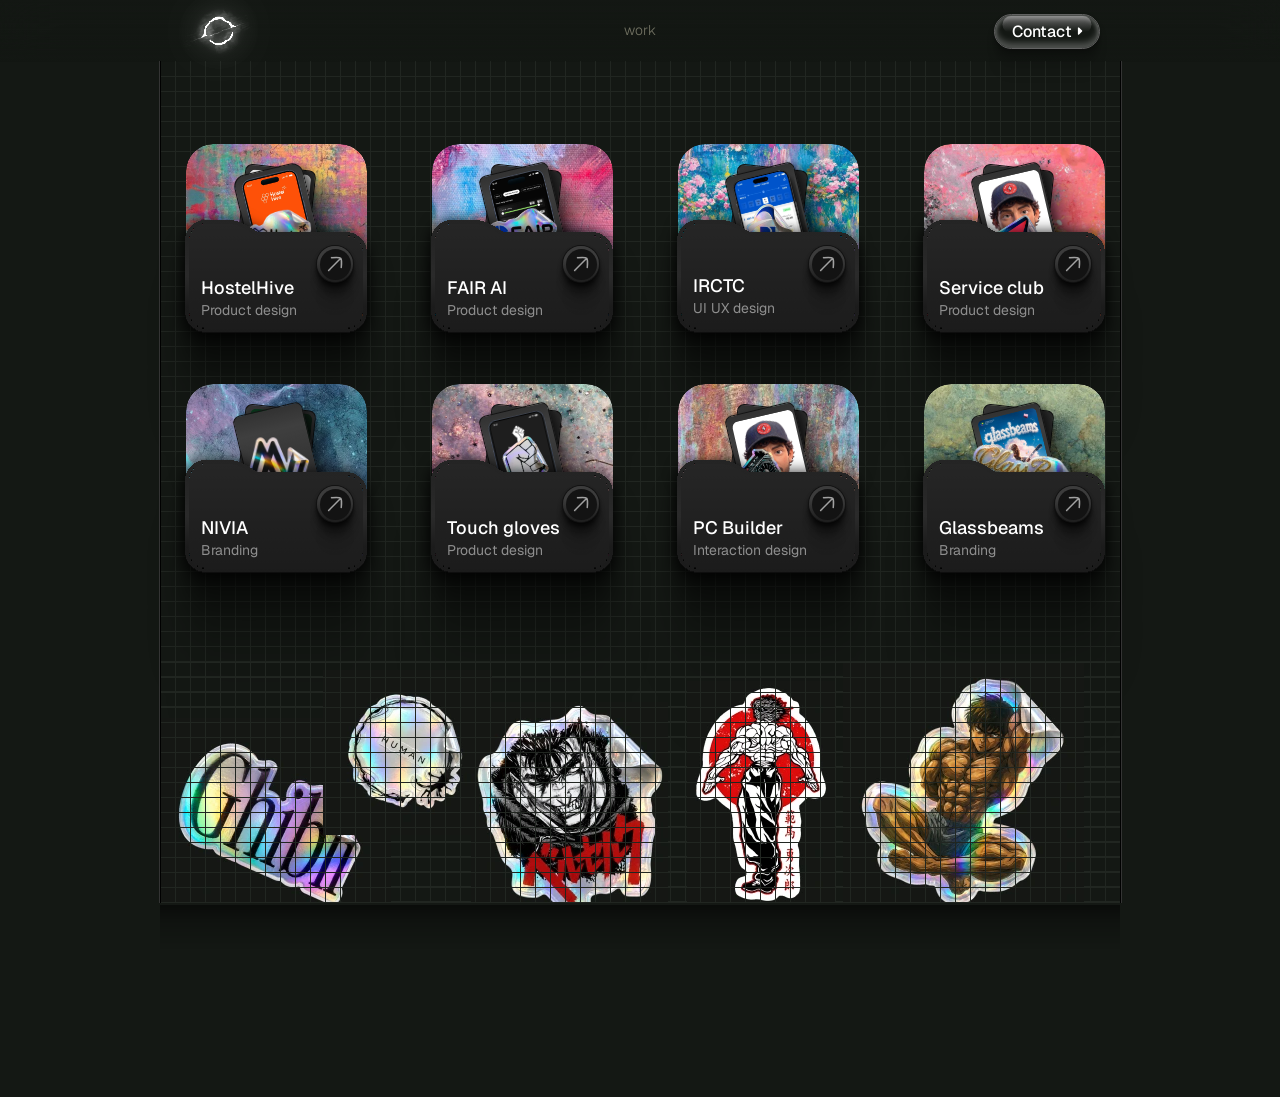
==== work/index.html @ 5e3aa321 "Potolfio_01 upload" ====
<!doctype html>
<html lang="en">
<head>
<meta charset="utf-8">
<meta name="viewport" content="width=device-width, initial-scale=1">
<link rel="icon" href="../assets/favicon.svg" type="image/svg+xml">
<meta property="og:type" content="website">
<meta property="og:title" content="Work — Shivam">
<meta property="og:description" content="Every project in one place: HostelHive, FAIR AI, IRCTC, Service club, NIVIA, Touch gloves, PC Builder and Glassbeams.">
<title>Work — Shivam</title>
<meta name="description" content="Every project in one place: HostelHive, FAIR AI, IRCTC, Service club, NIVIA, Touch gloves, PC Builder and Glassbeams.">
<link rel="preconnect" href="https://fonts.googleapis.com">
<link rel="preconnect" href="https://fonts.gstatic.com" crossorigin>
<link href="https://fonts.googleapis.com/css2?family=Delius+Swash+Caps&family=Geist:wght@300;400;500;600;700&family=Montserrat:wght@700&family=Saira:ital,wght@0,300;0,400;0,500;0,600;1,700&family=Newsreader:opsz,wght@6..72,300;6..72,400&display=swap" rel="stylesheet">

<link rel="stylesheet" href="../assets/shell.css">
<link rel="stylesheet" href="../assets/work.css">
</head>
<body>

<div class="page">
  <div class="gridrules" aria-hidden="true"></div>
  <div class="grid-h" aria-hidden="true"></div>
  <div class="grid-v" aria-hidden="true"></div>

  <header class="nav">
    <div class="col nav__in">
      <a class="nav__brand brandmark" id="navLogo" href="../" aria-label="Shivam — home"></a>
      <a class="nav__work" href="../work/">work</a>
      <a class="btn nav__cta" href="mailto:shivamnegi5128@gmail.com">
        <span class="btn__shine" aria-hidden="true"></span>
        <span class="btn__label">Contact</span>
        <span class="btn__ico" aria-hidden="true">
          <svg class="i-default" viewBox="0 0 4.66863 7.74047" fill="none"><path d="M4.43436 3.30513L1.36573 0.235968C0.861783 -0.268072 0 0.0888458 0 0.801603V6.93886C0 7.65155 0.861644 8.0085 1.36564 7.5046L4.43427 4.4365C4.74671 4.12411 4.74676 3.61758 4.43436 3.30513Z" fill="white"/></svg>
          <svg class="i-hover" viewBox="0 0 4.14214 4.15044" fill="none"><path d="M0 2.07522C0 3.92026 2.23065 4.84434 3.53541 3.53981C4.34428 2.73108 4.34439 1.41975 3.53566 0.610882C2.23101 -0.693994 0 0.230008 0 2.07522Z" fill="white"/></svg>
        </span>
      </a>
    </div>
  </header>

  

<main class="wk">
    <section class="col wk__grid" aria-label="All projects">
      <div class="wk__row"><svg width="0" height="0" style="position:absolute;pointer-events:none" aria-hidden="true"><defs>
<filter id="filter0_ddddddin_0_6" x="0" y="0" width="276" height="342.9" filterUnits="userSpaceOnUse" color-interpolation-filters="sRGB">
<feFlood flood-opacity="0" result="BackgroundImageFix"/>
<feColorMatrix in="SourceAlpha" type="matrix" values="0 0 0 0 0 0 0 0 0 0 0 0 0 0 0 0 0 0 127 0" result="hardAlpha"/>
<feOffset dy="-1"/>
<feGaussianBlur stdDeviation="6.95"/>
<feComposite in2="hardAlpha" operator="out"/>
<feColorMatrix type="matrix" values="0 0 0 0 0 0 0 0 0 0 0 0 0 0 0 0 0 0 0.67 0"/>
<feBlend mode="normal" in2="BackgroundImageFix" result="effect1_dropShadow_0_6"/>
<feColorMatrix in="SourceAlpha" type="matrix" values="0 0 0 0 0 0 0 0 0 0 0 0 0 0 0 0 0 0 127 0" result="hardAlpha"/>
<feOffset dy="7"/>
<feGaussianBlur stdDeviation="7.5"/>
<feColorMatrix type="matrix" values="0 0 0 0 0 0 0 0 0 0 0 0 0 0 0 0 0 0 0.46 0"/>
<feBlend mode="normal" in2="effect1_dropShadow_0_6" result="effect2_dropShadow_0_6"/>
<feColorMatrix in="SourceAlpha" type="matrix" values="0 0 0 0 0 0 0 0 0 0 0 0 0 0 0 0 0 0 127 0" result="hardAlpha"/>
<feOffset dy="27"/>
<feGaussianBlur stdDeviation="13.5"/>
<feColorMatrix type="matrix" values="0 0 0 0 0 0 0 0 0 0 0 0 0 0 0 0 0 0 0.4 0"/>
<feBlend mode="normal" in2="effect2_dropShadow_0_6" result="effect3_dropShadow_0_6"/>
<feColorMatrix in="SourceAlpha" type="matrix" values="0 0 0 0 0 0 0 0 0 0 0 0 0 0 0 0 0 0 127 0" result="hardAlpha"/>
<feOffset dy="61"/>
<feGaussianBlur stdDeviation="18"/>
<feColorMatrix type="matrix" values="0 0 0 0 0 0 0 0 0 0 0 0 0 0 0 0 0 0 0.23 0"/>
<feBlend mode="normal" in2="effect3_dropShadow_0_6" result="effect4_dropShadow_0_6"/>
<feColorMatrix in="SourceAlpha" type="matrix" values="0 0 0 0 0 0 0 0 0 0 0 0 0 0 0 0 0 0 127 0" result="hardAlpha"/>
<feOffset dy="108"/>
<feGaussianBlur stdDeviation="21.5"/>
<feColorMatrix type="matrix" values="0 0 0 0 0 0 0 0 0 0 0 0 0 0 0 0 0 0 0.07 0"/>
<feBlend mode="normal" in2="effect4_dropShadow_0_6" result="effect5_dropShadow_0_6"/>
<feColorMatrix in="SourceAlpha" type="matrix" values="0 0 0 0 0 0 0 0 0 0 0 0 0 0 0 0 0 0 127 0" result="hardAlpha"/>
<feOffset dy="168"/>
<feGaussianBlur stdDeviation="23.5"/>
<feColorMatrix type="matrix" values="0 0 0 0 0 0 0 0 0 0 0 0 0 0 0 0 0 0 0.01 0"/>
<feBlend mode="normal" in2="effect5_dropShadow_0_6" result="effect6_dropShadow_0_6"/>
<feBlend mode="normal" in="SourceGraphic" in2="BackgroundImageFix" result="shape"/>
<feColorMatrix in="SourceAlpha" type="matrix" values="0 0 0 0 0 0 0 0 0 0 0 0 0 0 0 0 0 0 127 0" result="hardAlpha"/>
<feOffset dy="-1"/>
<feComposite in2="hardAlpha" operator="arithmetic" k2="-1" k3="1"/>
<feColorMatrix type="matrix" values="0 0 0 0 0 0 0 0 0 0 0 0 0 0 0 0 0 0 1 0"/>
<feBlend mode="normal" in2="shape" result="effect7_innerShadow_0_6"/>
<feTurbulence type="fractalNoise" baseFrequency="2 2" stitchTiles="stitch" numOctaves="3" result="noise" seed="8232" />
<feColorMatrix in="noise" type="luminanceToAlpha" result="alphaNoise" />
<feComponentTransfer in="alphaNoise" result="coloredNoise1">
<feFuncA type="discrete" tableValues="1 1 1 1 1 1 1 1 1 1 1 1 1 1 1 1 1 1 1 1 1 1 1 1 1 1 1 1 1 1 1 1 1 1 1 1 1 1 1 1 1 1 1 1 1 1 1 1 1 1 1 0 0 0 0 0 0 0 0 0 0 0 0 0 0 0 0 0 0 0 0 0 0 0 0 0 0 0 0 0 0 0 0 0 0 0 0 0 0 0 0 0 0 0 0 0 0 0 0 0 "/>
</feComponentTransfer>
<feComposite operator="in" in2="effect7_innerShadow_0_6" in="coloredNoise1" result="noise1Clipped" />
<feFlood flood-color="rgba(27, 27, 27, 0.5)" result="color1Flood" />
<feComposite operator="in" in2="noise1Clipped" in="color1Flood" result="color1" />
<feMerge result="effect8_noise_0_6">
<feMergeNode in="effect7_innerShadow_0_6" />
<feMergeNode in="color1" />
</feMerge>
<feBlend mode="normal" in="effect8_noise_0_6" in2="effect6_dropShadow_0_6" result="effect8_noise_0_6"/>
</filter>
<linearGradient id="paint0_linear_0_6" x1="138" y1="15.3041" x2="138" y2="123.9" gradientUnits="userSpaceOnUse">
<stop stop-color="#313131"/>
<stop offset="1" stop-color="#1C1C1C"/>
</linearGradient>
<linearGradient id="paint1_linear_0_6" x1="138" y1="34.7219" x2="138" y2="67.4445" gradientUnits="userSpaceOnUse">
<stop stop-color="#0A0A0A"/>
<stop offset="1" stop-color="#4E4E4E"/>
</linearGradient>
<linearGradient id="paint2_linear_0_6" x1="138" y1="71.4" x2="138" y2="101.605" gradientUnits="userSpaceOnUse">
<stop stop-color="#2A2A2A"/>
<stop offset="1"/>
</linearGradient>
<linearGradient id="paint3_linear_0_6" x1="138.394" y1="59.174" x2="138.394" y2="90.4582" gradientUnits="userSpaceOnUse">
<stop stop-color="#717171"/>
<stop offset="1" stop-color="#7C7C7C"/>
</linearGradient>
</defs></svg>
<a class="pcard c-hh" href="../projects/hostelhive/" target="_blank" rel="noopener" aria-label="HostelHive — Product design">
    <div class="pcard__inner">
      <div class="pcard__pocket"><div class="pcard__stage">
        <figure class="pl pl--art"><div class="pl__r"><div class="crop"><img src="../assets/media/287598882310.webp" alt=""></div></div></figure>
        <div class="pl pl--deck-a"><div class="pl__r"><div class="deck"></div></div></div>
        <figure class="pl pl--mid"><div class="pl__r"><img src="../assets/media/f3ed264bc4f3.webp" alt=""></div></figure>
        <div class="pl pl--deck-b"><div class="pl__r"><div class="deck"></div></div></div>
        <figure class="pl pl--dev"><div class="pl__r"><img src="../assets/media/b401599834fa.webp" alt=""></div></figure>
        <figure class="pl pl--ov"><div class="pl__r"><div class="crop"><img src="../assets/media/566ebe815124.webp" alt=""></div></div></figure>
      </div></div>
      <div class="pcard__panel"><svg viewBox="0 0 276 342.9" width="276" height="342.9" fill="none" xmlns="http://www.w3.org/2000/svg" aria-hidden="true"><g filter="url(#filter0_ddddddin_0_6)"><path class="pnl-f" d="M51 35.9C51 26.5112 58.6112 18.9 68 18.9H89.3295C95.9151 18.9 102.359 20.8125 107.878 24.4053L113.974 28.3734C116.734 30.1698 119.956 31.126 123.248 31.126H208C217.389 31.126 225 38.7372 225 48.126V106.9C225 116.289 217.389 123.9 208 123.9H68C58.6112 123.9 51 116.289 51 106.9L51 35.9Z" fill="url(#paint0_linear_0_6)" shape-rendering="crispEdges"/><path class="pnl-s" d="M89.3291 16.9C96.3019 16.9 103.125 18.9252 108.969 22.7291L115.065 26.6969C117.5 28.2818 120.343 29.1255 123.248 29.1256H208C218.493 29.1256 227 37.6324 227 48.1256V106.9C227 117.393 218.493 125.9 208 125.9H68C57.5066 125.9 49 117.393 49 106.9V35.9C49 25.4066 57.5066 16.9 68 16.9H89.3291Z" stroke="url(#paint1_linear_0_6)" style="mix-blend-mode:soft-light" stroke-width="4" shape-rendering="crispEdges"/><path class="pnl-s" d="M89.3291 16.9C96.3019 16.9 103.125 18.9252 108.969 22.7291L115.065 26.6969C117.5 28.2818 120.343 29.1255 123.248 29.1256H208C218.493 29.1256 227 37.6324 227 48.1256V106.9C227 117.393 218.493 125.9 208 125.9H68C57.5066 125.9 49 117.393 49 106.9V35.9C49 25.4066 57.5066 16.9 68 16.9H89.3291Z" stroke="url(#paint2_linear_0_6)" stroke-opacity="0.82" stroke-width="4" shape-rendering="crispEdges"/><path class="pnl-s" d="M89.3291 16.9C96.3019 16.9 103.125 18.9252 108.969 22.7291L115.065 26.6969C117.5 28.2818 120.343 29.1255 123.248 29.1256H208C218.493 29.1256 227 37.6324 227 48.1256V106.9C227 117.393 218.493 125.9 208 125.9H68C57.5066 125.9 49 117.393 49 106.9V35.9C49 25.4066 57.5066 16.9 68 16.9H89.3291Z" stroke="url(#paint3_linear_0_6)" stroke-opacity="0.12" stroke-width="4" shape-rendering="crispEdges"/></g></svg></div>
      <div class="pcard__meta"><h3 class="pcard__title">HostelHive</h3><p class="pcard__sub">Product design</p></div>
      <span class="pcard__arrow" aria-hidden="true"><span class="pcard__arrowin"><img src="../assets/media/2d429bfdd5bf.svg" alt=""><img src="../assets/media/2d429bfdd5bf.svg" alt=""></span></span>
    </div>
  </a>

  <a class="pcard c-fair" href="../projects/fair-ai/" target="_blank" rel="noopener" aria-label="FAIR AI — Product design">
    <div class="pcard__inner">
      <div class="pcard__pocket"><div class="pcard__stage">
        <figure class="pl pl--art"><div class="pl__r"><div class="crop"><img src="../assets/media/42fb38b03def.webp" alt=""></div></div></figure>
        <div class="pl pl--deck-a"><div class="pl__r"><div class="deck"></div></div></div>
        <div class="pl pl--deck-b"><div class="pl__r"><div class="deck"></div></div></div>
        <figure class="pl pl--dev"><div class="pl__r"><img src="../assets/media/18b52090a1f3.webp" alt=""></div></figure>
        <figure class="pl pl--ov"><div class="pl__r"><div class="crop"><img src="../assets/media/a8c9b124a2e1.webp" alt=""></div></div></figure>
      </div></div>
      <div class="pcard__panel"><svg viewBox="0 0 276 342.9" width="276" height="342.9" fill="none" xmlns="http://www.w3.org/2000/svg" aria-hidden="true"><g filter="url(#filter0_ddddddin_0_6)"><path class="pnl-f" d="M51 35.9C51 26.5112 58.6112 18.9 68 18.9H89.3295C95.9151 18.9 102.359 20.8125 107.878 24.4053L113.974 28.3734C116.734 30.1698 119.956 31.126 123.248 31.126H208C217.389 31.126 225 38.7372 225 48.126V106.9C225 116.289 217.389 123.9 208 123.9H68C58.6112 123.9 51 116.289 51 106.9L51 35.9Z" fill="url(#paint0_linear_0_6)" shape-rendering="crispEdges"/><path class="pnl-s" d="M89.3291 16.9C96.3019 16.9 103.125 18.9252 108.969 22.7291L115.065 26.6969C117.5 28.2818 120.343 29.1255 123.248 29.1256H208C218.493 29.1256 227 37.6324 227 48.1256V106.9C227 117.393 218.493 125.9 208 125.9H68C57.5066 125.9 49 117.393 49 106.9V35.9C49 25.4066 57.5066 16.9 68 16.9H89.3291Z" stroke="url(#paint1_linear_0_6)" style="mix-blend-mode:soft-light" stroke-width="4" shape-rendering="crispEdges"/><path class="pnl-s" d="M89.3291 16.9C96.3019 16.9 103.125 18.9252 108.969 22.7291L115.065 26.6969C117.5 28.2818 120.343 29.1255 123.248 29.1256H208C218.493 29.1256 227 37.6324 227 48.1256V106.9C227 117.393 218.493 125.9 208 125.9H68C57.5066 125.9 49 117.393 49 106.9V35.9C49 25.4066 57.5066 16.9 68 16.9H89.3291Z" stroke="url(#paint2_linear_0_6)" stroke-opacity="0.82" stroke-width="4" shape-rendering="crispEdges"/><path class="pnl-s" d="M89.3291 16.9C96.3019 16.9 103.125 18.9252 108.969 22.7291L115.065 26.6969C117.5 28.2818 120.343 29.1255 123.248 29.1256H208C218.493 29.1256 227 37.6324 227 48.1256V106.9C227 117.393 218.493 125.9 208 125.9H68C57.5066 125.9 49 117.393 49 106.9V35.9C49 25.4066 57.5066 16.9 68 16.9H89.3291Z" stroke="url(#paint3_linear_0_6)" stroke-opacity="0.12" stroke-width="4" shape-rendering="crispEdges"/></g></svg></div>
      <div class="pcard__meta"><h3 class="pcard__title">FAIR AI</h3><p class="pcard__sub">Product design</p></div>
      <span class="pcard__arrow" aria-hidden="true"><span class="pcard__arrowin"><img src="../assets/media/2d429bfdd5bf.svg" alt=""><img src="../assets/media/2d429bfdd5bf.svg" alt=""></span></span>
    </div>
  </a>

  <a class="pcard c-irc" href="../projects/irctc/" target="_blank" rel="noopener" aria-label="IRCTC — UI UX design">
    <div class="pcard__inner">
      <div class="pcard__pocket"><div class="pcard__stage">
        <figure class="pl pl--art"><div class="pl__r"><img src="../assets/media/c4fbb750b159.webp" alt=""></div></figure>
        <div class="pl pl--deck-a"><div class="pl__r"><div class="deck"></div></div></div>
        <div class="pl pl--deck-b"><div class="pl__r"><div class="deck"></div></div></div>
        <figure class="pl pl--dev"><div class="pl__r"><div class="crop"><img src="../assets/media/8697be73bdae.webp" alt=""></div></div></figure>
        <figure class="pl pl--ov"><div class="pl__r"><div class="crop"><img src="../assets/media/89173bbdca14.webp" alt=""></div></div></figure>
      </div></div>
      <div class="pcard__panel"><svg viewBox="0 0 276 342.9" width="276" height="342.9" fill="none" xmlns="http://www.w3.org/2000/svg" aria-hidden="true"><g filter="url(#filter0_ddddddin_0_6)"><path class="pnl-f" d="M51 35.9C51 26.5112 58.6112 18.9 68 18.9H89.3295C95.9151 18.9 102.359 20.8125 107.878 24.4053L113.974 28.3734C116.734 30.1698 119.956 31.126 123.248 31.126H208C217.389 31.126 225 38.7372 225 48.126V106.9C225 116.289 217.389 123.9 208 123.9H68C58.6112 123.9 51 116.289 51 106.9L51 35.9Z" fill="url(#paint0_linear_0_6)" shape-rendering="crispEdges"/><path class="pnl-s" d="M89.3291 16.9C96.3019 16.9 103.125 18.9252 108.969 22.7291L115.065 26.6969C117.5 28.2818 120.343 29.1255 123.248 29.1256H208C218.493 29.1256 227 37.6324 227 48.1256V106.9C227 117.393 218.493 125.9 208 125.9H68C57.5066 125.9 49 117.393 49 106.9V35.9C49 25.4066 57.5066 16.9 68 16.9H89.3291Z" stroke="url(#paint1_linear_0_6)" style="mix-blend-mode:soft-light" stroke-width="4" shape-rendering="crispEdges"/><path class="pnl-s" d="M89.3291 16.9C96.3019 16.9 103.125 18.9252 108.969 22.7291L115.065 26.6969C117.5 28.2818 120.343 29.1255 123.248 29.1256H208C218.493 29.1256 227 37.6324 227 48.1256V106.9C227 117.393 218.493 125.9 208 125.9H68C57.5066 125.9 49 117.393 49 106.9V35.9C49 25.4066 57.5066 16.9 68 16.9H89.3291Z" stroke="url(#paint2_linear_0_6)" stroke-opacity="0.82" stroke-width="4" shape-rendering="crispEdges"/><path class="pnl-s" d="M89.3291 16.9C96.3019 16.9 103.125 18.9252 108.969 22.7291L115.065 26.6969C117.5 28.2818 120.343 29.1255 123.248 29.1256H208C218.493 29.1256 227 37.6324 227 48.1256V106.9C227 117.393 218.493 125.9 208 125.9H68C57.5066 125.9 49 117.393 49 106.9V35.9C49 25.4066 57.5066 16.9 68 16.9H89.3291Z" stroke="url(#paint3_linear_0_6)" stroke-opacity="0.12" stroke-width="4" shape-rendering="crispEdges"/></g></svg></div>
      <div class="pcard__meta"><h3 class="pcard__title">IRCTC</h3><p class="pcard__sub">UI UX design</p></div>
      <span class="pcard__arrow" aria-hidden="true"><span class="pcard__arrowin"><img src="../assets/media/2d429bfdd5bf.svg" alt=""><img src="../assets/media/2d429bfdd5bf.svg" alt=""></span></span>
    </div>
  </a><a class="pcard c-svc is-locked" aria-disabled="true" aria-label="Service club — Product design">
    <div class="pcard__inner">
      <div class="pcard__pocket"><div class="pcard__stage">
        <figure class="pl pl--art"><div class="pl__r"><img src="../assets/media/fff7a1a0fea5.webp" alt=""></div></figure>
        <div class="pl pl--deck-a"><div class="pl__r"><div class="deck"></div></div></div>
        <div class="pl pl--deck-b"><div class="pl__r"><div class="deck"></div></div></div>
        <figure class="pl pl--dev"><div class="pl__r"><div class="crop"><img src="../assets/media/6f6fb5848412.webp" alt=""></div></div></figure>
        <figure class="pl pl--ov"><div class="pl__r"><img src="../assets/media/a5ca08c213e0.webp" alt=""></div></figure>
      </div></div>
      <div class="pcard__panel"><svg viewBox="0 0 276 342.9" width="276" height="342.9" fill="none" xmlns="http://www.w3.org/2000/svg" aria-hidden="true"><g filter="url(#filter0_ddddddin_0_6)"><path class="pnl-f" d="M51 35.9C51 26.5112 58.6112 18.9 68 18.9H89.3295C95.9151 18.9 102.359 20.8125 107.878 24.4053L113.974 28.3734C116.734 30.1698 119.956 31.126 123.248 31.126H208C217.389 31.126 225 38.7372 225 48.126V106.9C225 116.289 217.389 123.9 208 123.9H68C58.6112 123.9 51 116.289 51 106.9L51 35.9Z" fill="url(#paint0_linear_0_6)" shape-rendering="crispEdges"/><path class="pnl-s" d="M89.3291 16.9C96.3019 16.9 103.125 18.9252 108.969 22.7291L115.065 26.6969C117.5 28.2818 120.343 29.1255 123.248 29.1256H208C218.493 29.1256 227 37.6324 227 48.1256V106.9C227 117.393 218.493 125.9 208 125.9H68C57.5066 125.9 49 117.393 49 106.9V35.9C49 25.4066 57.5066 16.9 68 16.9H89.3291Z" stroke="url(#paint1_linear_0_6)" style="mix-blend-mode:soft-light" stroke-width="4" shape-rendering="crispEdges"/><path class="pnl-s" d="M89.3291 16.9C96.3019 16.9 103.125 18.9252 108.969 22.7291L115.065 26.6969C117.5 28.2818 120.343 29.1255 123.248 29.1256H208C218.493 29.1256 227 37.6324 227 48.1256V106.9C227 117.393 218.493 125.9 208 125.9H68C57.5066 125.9 49 117.393 49 106.9V35.9C49 25.4066 57.5066 16.9 68 16.9H89.3291Z" stroke="url(#paint2_linear_0_6)" stroke-opacity="0.82" stroke-width="4" shape-rendering="crispEdges"/><path class="pnl-s" d="M89.3291 16.9C96.3019 16.9 103.125 18.9252 108.969 22.7291L115.065 26.6969C117.5 28.2818 120.343 29.1255 123.248 29.1256H208C218.493 29.1256 227 37.6324 227 48.1256V106.9C227 117.393 218.493 125.9 208 125.9H68C57.5066 125.9 49 117.393 49 106.9V35.9C49 25.4066 57.5066 16.9 68 16.9H89.3291Z" stroke="url(#paint3_linear_0_6)" stroke-opacity="0.12" stroke-width="4" shape-rendering="crispEdges"/></g></svg></div>
      <div class="pcard__meta"><h3 class="pcard__title">Service club</h3><p class="pcard__sub">Product design</p></div>
      <span class="pcard__arrow" aria-hidden="true"><span class="pcard__arrowin"><img src="../assets/media/2d429bfdd5bf.svg" alt=""><img src="../assets/media/2d429bfdd5bf.svg" alt=""></span></span>
    </div>
  </a>

  </div>
      <div class="wk__row"><a class="pcard c-nv" href="../projects/nivia/" target="_blank" rel="noopener" aria-label="NIVIA — Branding">
    <div class="pcard__inner">
      <div class="pcard__pocket"><div class="pcard__stage">
        <figure class="pl pl--art"><div class="pl__r"><img src="../assets/media/cc48f2e2622f.webp" alt=""></div></figure>
        <div class="pl pl--deck-a"><div class="pl__r"><div class="deck"></div></div></div>
        <div class="pl pl--deck-b"><div class="pl__r"><div class="deck"></div></div></div>
        <figure class="pl pl--dev"><div class="pl__r"><div class="crop"><img src="../assets/media/4c430b55e4f6.webp" alt=""></div></div></figure>
        <figure class="pl pl--ov"><div class="pl__r"><div class="crop"><img src="../assets/media/55552bac13a2.webp" alt=""></div></div></figure>
      </div></div>
      <div class="pcard__panel"><svg viewBox="0 0 276 342.9" width="276" height="342.9" fill="none" xmlns="http://www.w3.org/2000/svg" aria-hidden="true"><g filter="url(#filter0_ddddddin_0_6)"><path class="pnl-f" d="M51 35.9C51 26.5112 58.6112 18.9 68 18.9H89.3295C95.9151 18.9 102.359 20.8125 107.878 24.4053L113.974 28.3734C116.734 30.1698 119.956 31.126 123.248 31.126H208C217.389 31.126 225 38.7372 225 48.126V106.9C225 116.289 217.389 123.9 208 123.9H68C58.6112 123.9 51 116.289 51 106.9L51 35.9Z" fill="url(#paint0_linear_0_6)" shape-rendering="crispEdges"/><path class="pnl-s" d="M89.3291 16.9C96.3019 16.9 103.125 18.9252 108.969 22.7291L115.065 26.6969C117.5 28.2818 120.343 29.1255 123.248 29.1256H208C218.493 29.1256 227 37.6324 227 48.1256V106.9C227 117.393 218.493 125.9 208 125.9H68C57.5066 125.9 49 117.393 49 106.9V35.9C49 25.4066 57.5066 16.9 68 16.9H89.3291Z" stroke="url(#paint1_linear_0_6)" style="mix-blend-mode:soft-light" stroke-width="4" shape-rendering="crispEdges"/><path class="pnl-s" d="M89.3291 16.9C96.3019 16.9 103.125 18.9252 108.969 22.7291L115.065 26.6969C117.5 28.2818 120.343 29.1255 123.248 29.1256H208C218.493 29.1256 227 37.6324 227 48.1256V106.9C227 117.393 218.493 125.9 208 125.9H68C57.5066 125.9 49 117.393 49 106.9V35.9C49 25.4066 57.5066 16.9 68 16.9H89.3291Z" stroke="url(#paint2_linear_0_6)" stroke-opacity="0.82" stroke-width="4" shape-rendering="crispEdges"/><path class="pnl-s" d="M89.3291 16.9C96.3019 16.9 103.125 18.9252 108.969 22.7291L115.065 26.6969C117.5 28.2818 120.343 29.1255 123.248 29.1256H208C218.493 29.1256 227 37.6324 227 48.1256V106.9C227 117.393 218.493 125.9 208 125.9H68C57.5066 125.9 49 117.393 49 106.9V35.9C49 25.4066 57.5066 16.9 68 16.9H89.3291Z" stroke="url(#paint3_linear_0_6)" stroke-opacity="0.12" stroke-width="4" shape-rendering="crispEdges"/></g></svg></div>
      <div class="pcard__meta"><h3 class="pcard__title">NIVIA</h3><p class="pcard__sub">Branding</p></div>
      <span class="pcard__arrow" aria-hidden="true"><span class="pcard__arrowin"><img src="../assets/media/2d429bfdd5bf.svg" alt=""><img src="../assets/media/2d429bfdd5bf.svg" alt=""></span></span>
    </div>
  </a>
<a class="pcard c-tg is-locked" aria-disabled="true" aria-label="Touch gloves — Product design (coming soon)">
    <div class="pcard__inner">
      <div class="pcard__pocket"><div class="pcard__stage">
        <figure class="pl pl--art"><div class="pl__r"><img src="../assets/media/cc9319953702.webp" alt=""></div></figure>
        <div class="pl pl--deck-a"><div class="pl__r"><div class="deck"></div></div></div>
        <div class="pl pl--deck-b"><div class="pl__r"><div class="deck"></div></div></div>
        <figure class="pl pl--dev"><div class="pl__r"><div class="crop"><img src="../assets/media/0034c8438e9b.webp" alt=""></div></div></figure>
        <figure class="pl pl--ov"><div class="pl__r"><div class="crop"><img src="../assets/media/057dc83030a4.webp" alt=""></div></div></figure>
      </div></div>
      <div class="pcard__panel"><svg viewBox="0 0 276 342.9" width="276" height="342.9" fill="none" xmlns="http://www.w3.org/2000/svg" aria-hidden="true"><g filter="url(#filter0_ddddddin_0_6)"><path class="pnl-f" d="M51 35.9C51 26.5112 58.6112 18.9 68 18.9H89.3295C95.9151 18.9 102.359 20.8125 107.878 24.4053L113.974 28.3734C116.734 30.1698 119.956 31.126 123.248 31.126H208C217.389 31.126 225 38.7372 225 48.126V106.9C225 116.289 217.389 123.9 208 123.9H68C58.6112 123.9 51 116.289 51 106.9L51 35.9Z" fill="url(#paint0_linear_0_6)" shape-rendering="crispEdges"/><path class="pnl-s" d="M89.3291 16.9C96.3019 16.9 103.125 18.9252 108.969 22.7291L115.065 26.6969C117.5 28.2818 120.343 29.1255 123.248 29.1256H208C218.493 29.1256 227 37.6324 227 48.1256V106.9C227 117.393 218.493 125.9 208 125.9H68C57.5066 125.9 49 117.393 49 106.9V35.9C49 25.4066 57.5066 16.9 68 16.9H89.3291Z" stroke="url(#paint1_linear_0_6)" style="mix-blend-mode:soft-light" stroke-width="4" shape-rendering="crispEdges"/><path class="pnl-s" d="M89.3291 16.9C96.3019 16.9 103.125 18.9252 108.969 22.7291L115.065 26.6969C117.5 28.2818 120.343 29.1255 123.248 29.1256H208C218.493 29.1256 227 37.6324 227 48.1256V106.9C227 117.393 218.493 125.9 208 125.9H68C57.5066 125.9 49 117.393 49 106.9V35.9C49 25.4066 57.5066 16.9 68 16.9H89.3291Z" stroke="url(#paint2_linear_0_6)" stroke-opacity="0.82" stroke-width="4" shape-rendering="crispEdges"/><path class="pnl-s" d="M89.3291 16.9C96.3019 16.9 103.125 18.9252 108.969 22.7291L115.065 26.6969C117.5 28.2818 120.343 29.1255 123.248 29.1256H208C218.493 29.1256 227 37.6324 227 48.1256V106.9C227 117.393 218.493 125.9 208 125.9H68C57.5066 125.9 49 117.393 49 106.9V35.9C49 25.4066 57.5066 16.9 68 16.9H89.3291Z" stroke="url(#paint3_linear_0_6)" stroke-opacity="0.12" stroke-width="4" shape-rendering="crispEdges"/></g></svg></div>
      <div class="pcard__meta"><h3 class="pcard__title">Touch gloves</h3><p class="pcard__sub">Product design</p></div>
      <span class="pcard__arrow" aria-hidden="true"><span class="pcard__arrowin"><img src="../assets/media/2d429bfdd5bf.svg" alt=""><img src="../assets/media/2d429bfdd5bf.svg" alt=""></span></span>
    </div>
  </a>
<a class="pcard c-pc is-locked" aria-disabled="true" aria-label="PC Builder — Interaction design (coming soon)">
    <div class="pcard__inner">
      <div class="pcard__pocket"><div class="pcard__stage">
        <figure class="pl pl--art"><div class="pl__r"><img src="../assets/media/842e2dd25a1d.webp" alt=""></div></figure>
        <div class="pl pl--deck-a"><div class="pl__r"><div class="deck"></div></div></div>
        <div class="pl pl--deck-b"><div class="pl__r"><div class="deck"></div></div></div>
        <figure class="pl pl--dev"><div class="pl__r"><div class="crop"><img src="../assets/media/6f6fb5848412.webp" alt=""></div></div></figure>
        <figure class="pl pl--ov"><div class="pl__r"><div class="crop"><img src="../assets/media/e06ec325be42.webp" alt=""></div></div></figure>
      </div></div>
      <div class="pcard__panel"><svg viewBox="0 0 276 342.9" width="276" height="342.9" fill="none" xmlns="http://www.w3.org/2000/svg" aria-hidden="true"><g filter="url(#filter0_ddddddin_0_6)"><path class="pnl-f" d="M51 35.9C51 26.5112 58.6112 18.9 68 18.9H89.3295C95.9151 18.9 102.359 20.8125 107.878 24.4053L113.974 28.3734C116.734 30.1698 119.956 31.126 123.248 31.126H208C217.389 31.126 225 38.7372 225 48.126V106.9C225 116.289 217.389 123.9 208 123.9H68C58.6112 123.9 51 116.289 51 106.9L51 35.9Z" fill="url(#paint0_linear_0_6)" shape-rendering="crispEdges"/><path class="pnl-s" d="M89.3291 16.9C96.3019 16.9 103.125 18.9252 108.969 22.7291L115.065 26.6969C117.5 28.2818 120.343 29.1255 123.248 29.1256H208C218.493 29.1256 227 37.6324 227 48.1256V106.9C227 117.393 218.493 125.9 208 125.9H68C57.5066 125.9 49 117.393 49 106.9V35.9C49 25.4066 57.5066 16.9 68 16.9H89.3291Z" stroke="url(#paint1_linear_0_6)" style="mix-blend-mode:soft-light" stroke-width="4" shape-rendering="crispEdges"/><path class="pnl-s" d="M89.3291 16.9C96.3019 16.9 103.125 18.9252 108.969 22.7291L115.065 26.6969C117.5 28.2818 120.343 29.1255 123.248 29.1256H208C218.493 29.1256 227 37.6324 227 48.1256V106.9C227 117.393 218.493 125.9 208 125.9H68C57.5066 125.9 49 117.393 49 106.9V35.9C49 25.4066 57.5066 16.9 68 16.9H89.3291Z" stroke="url(#paint2_linear_0_6)" stroke-opacity="0.82" stroke-width="4" shape-rendering="crispEdges"/><path class="pnl-s" d="M89.3291 16.9C96.3019 16.9 103.125 18.9252 108.969 22.7291L115.065 26.6969C117.5 28.2818 120.343 29.1255 123.248 29.1256H208C218.493 29.1256 227 37.6324 227 48.1256V106.9C227 117.393 218.493 125.9 208 125.9H68C57.5066 125.9 49 117.393 49 106.9V35.9C49 25.4066 57.5066 16.9 68 16.9H89.3291Z" stroke="url(#paint3_linear_0_6)" stroke-opacity="0.12" stroke-width="4" shape-rendering="crispEdges"/></g></svg></div>
      <div class="pcard__meta"><h3 class="pcard__title">PC Builder</h3><p class="pcard__sub">Interaction design</p></div>
      <span class="pcard__arrow" aria-hidden="true"><span class="pcard__arrowin"><img src="../assets/media/2d429bfdd5bf.svg" alt=""><img src="../assets/media/2d429bfdd5bf.svg" alt=""></span></span>
    </div>
  </a>
<a class="pcard c-gb is-locked" aria-disabled="true" aria-label="Glassbeams — Branding (coming soon)">
    <div class="pcard__inner">
      <div class="pcard__pocket"><div class="pcard__stage">
        <figure class="pl pl--art"><div class="pl__r"><img src="../assets/media/b35a94691144.webp" alt=""></div></figure>
        <div class="pl pl--deck-a"><div class="pl__r"><div class="deck"></div></div></div>
        <div class="pl pl--deck-b"><div class="pl__r"><div class="deck"></div></div></div>
        <figure class="pl pl--dev"><div class="pl__r"><div class="crop"><img src="../assets/media/9d6cbaba5344.webp" alt=""></div></div></figure>
        <figure class="pl pl--ov"><div class="pl__r"><div class="crop"><img src="../assets/media/cb8b3f0d2e3f.webp" alt=""></div></div></figure>
      </div></div>
      <div class="pcard__panel"><svg viewBox="0 0 276 342.9" width="276" height="342.9" fill="none" xmlns="http://www.w3.org/2000/svg" aria-hidden="true"><g filter="url(#filter0_ddddddin_0_6)"><path class="pnl-f" d="M51 35.9C51 26.5112 58.6112 18.9 68 18.9H89.3295C95.9151 18.9 102.359 20.8125 107.878 24.4053L113.974 28.3734C116.734 30.1698 119.956 31.126 123.248 31.126H208C217.389 31.126 225 38.7372 225 48.126V106.9C225 116.289 217.389 123.9 208 123.9H68C58.6112 123.9 51 116.289 51 106.9L51 35.9Z" fill="url(#paint0_linear_0_6)" shape-rendering="crispEdges"/><path class="pnl-s" d="M89.3291 16.9C96.3019 16.9 103.125 18.9252 108.969 22.7291L115.065 26.6969C117.5 28.2818 120.343 29.1255 123.248 29.1256H208C218.493 29.1256 227 37.6324 227 48.1256V106.9C227 117.393 218.493 125.9 208 125.9H68C57.5066 125.9 49 117.393 49 106.9V35.9C49 25.4066 57.5066 16.9 68 16.9H89.3291Z" stroke="url(#paint1_linear_0_6)" style="mix-blend-mode:soft-light" stroke-width="4" shape-rendering="crispEdges"/><path class="pnl-s" d="M89.3291 16.9C96.3019 16.9 103.125 18.9252 108.969 22.7291L115.065 26.6969C117.5 28.2818 120.343 29.1255 123.248 29.1256H208C218.493 29.1256 227 37.6324 227 48.1256V106.9C227 117.393 218.493 125.9 208 125.9H68C57.5066 125.9 49 117.393 49 106.9V35.9C49 25.4066 57.5066 16.9 68 16.9H89.3291Z" stroke="url(#paint2_linear_0_6)" stroke-opacity="0.82" stroke-width="4" shape-rendering="crispEdges"/><path class="pnl-s" d="M89.3291 16.9C96.3019 16.9 103.125 18.9252 108.969 22.7291L115.065 26.6969C117.5 28.2818 120.343 29.1255 123.248 29.1256H208C218.493 29.1256 227 37.6324 227 48.1256V106.9C227 117.393 218.493 125.9 208 125.9H68C57.5066 125.9 49 117.393 49 106.9V35.9C49 25.4066 57.5066 16.9 68 16.9H89.3291Z" stroke="url(#paint3_linear_0_6)" stroke-opacity="0.12" stroke-width="4" shape-rendering="crispEdges"/></g></svg></div>
      <div class="pcard__meta"><h3 class="pcard__title">Glassbeams</h3><p class="pcard__sub">Branding</p></div>
      <span class="pcard__arrow" aria-hidden="true"><span class="pcard__arrowin"><img src="../assets/media/2d429bfdd5bf.svg" alt=""><img src="../assets/media/2d429bfdd5bf.svg" alt=""></span></span>
    </div>
  </a></div>
    </section>

    <!-- Figma places five stickers loose on the column, and draws the 15px
         rules over them rather than under. They are decorative and they are
         not links, so the pattern is repeated on top of them here instead of
         fighting the stacking order the shell already sets. -->
    <section class="col wk__stickers" aria-hidden="true">
      <!-- Back to front. Each picture carries the page's own ground rather than
           an alpha channel, so where two of these boxes overlap the later one
           wins outright, ground and all. Two pairs overlap. The round mark sits
           over the tail of the Chibi word, in a corner the word's own artwork
           never reaches, so nothing is lost. The Berserk head has to sit over
           the mark in turn: the mark's box runs fifteen pixels past its disc,
           and underneath it that empty corner bites the head's left edge off.
           -->
      <img class="wk__st wk__st--figure" src="../assets/media/bc9d9cf541ff.webp" alt="" loading="lazy" decoding="async">
      <img class="wk__st wk__st--muscle" src="../assets/media/3be93a5c0057.webp" alt="" loading="lazy" decoding="async">
      <img class="wk__st wk__st--chibi"  src="../assets/media/8295cbedb1aa.webp"  alt="" loading="lazy" decoding="async">
      <img class="wk__st wk__st--round"  src="../assets/media/a872ed0a2a79.webp"  alt="" loading="lazy" decoding="async">
      <img class="wk__st wk__st--manga"  src="../assets/media/f361c7e33f54.webp"  alt="" loading="lazy" decoding="async">
    </section>
  </main>

</div>

<!-- the sheet's contact shadow, column-width, riding on its lower edge -->
<div class="page-shade" aria-hidden="true"></div>

<footer class="foot">
  <div class="gridrules gridrules--foot" aria-hidden="true"></div>
  <div class="foot__in">
      <a class="foot__brand brandmark" id="footLogo" href="../" aria-label="Shivam — home"></a>
      <nav class="foot__links">
        <a href="https://x.com/shivnegi0" rel="me noopener" target="_blank">X:</a>
        <a href="https://www.linkedin.com/in/shivam-negi-373739171/" rel="me noopener" target="_blank">Linkedin:</a>
        <a href="mailto:shivamnegi5128@gmail.com">Email:</a>
      </nav>
      <p class="foot__note"><b>note for you</b><span>Thank you human for the visit, <br>and If you are reading this <br>i think i did something right.</span></p>
      <button class="snd-btn" id="sndFooter" type="button" aria-pressed="false" aria-label="Mute sound effects">
        <!-- one icon, three groups. The speaker body never moves; the waves and
             the cross trade places, which is what lets each be scaled, faded
             and blurred on its own. Paths are the Figma ones, split at x=15. -->
        <svg class="snd-ico" viewBox="0 0 24 24" fill="none" aria-hidden="true">
          <g class="snd-body" fill="#D1CDB4"><path d="M13 22H11V20H9V18H11V6H9V4H11V2H13V22ZM9 18H7V16H9V18ZM7 10H5V14H7V16H3V8H7V10ZM9 8H7V6H9V8Z"/></g>
          <g class="snd-wave" fill="#D1CDB4"><path d="M19 18H15V16H19V18ZM21 16H19V8H21V16ZM17 14H15V10H17V14ZM19 8H15V6H19V8Z"/></g>
          <g class="snd-x" fill="#D1CDB4"><path d="M17.001 15.224H15.001V13.224H17V11.224H15.001V9.224H17.001L17 11.224H19V13.224H17L17.001 15.224ZM21 15.224H19V13.224H21V15.224ZM21 11.224H19V9.224H21V11.224Z"/></g>
        </svg>
      </button>
    <span class="snd-tip" id="sndTip">Mute sound effects</span>
  </div>
</footer>

<!-- the scroll room the reveal happens in: transparent, so the pinned footer
     shows through it as the content sheet above slides past -->
<div class="foot-space" id="contact" aria-hidden="true"></div>


<script src="../assets/shell.js" defer></script>
</body>
</html>
---- assets/shell.css ----
/* ==========================================================================
   SHELL — everything every page shares: the tokens, the 960 column and its
   rules, the 15px grid, the sticky navbar, the revealed footer, the cursor.
   Page-specific styles live beside the page that uses them.
   ========================================================================== */
/* ==========================================================================
   HOME PAGE — Figma › Projectss › "Home Page " (3792:393), 1440 × 2310
   The 960px content column sits at x 240–1200. Every section keeps its
   Figma y-position by reproducing the gaps between them.
   ========================================================================== */
:root{
  --bg:          #141814;
  --hairline:    #343434;
  --ink:         #d1cdb4;
  --ink-dim:     rgba(209,205,180,.5);
  --white-dim:   rgba(255,255,255,.5);
  /* Sampled straight off the 1440 × 2310 Figma export, not eyeballed:
     the 15px grid is a solid #212621 hairline, and each column rule is a
     BLACK stroke with a hard (no-blur) #343434 shadow sitting 1px outside
     it — two adjacent pixels, which is what gives it its weight. */
  --grid-line:   #212621;
  --rule-ink:    #000000;
  --rule-glow:   #343434;
  --grid-step:   15px;
  --col:         960px;
  --pad:         29px;   /* hero + projects inset inside the column */
  --ticker-card: #90865b;
  --ticker-edge: #212621;
  --mark-w:      115px;
  --mark-inset:  .235;   /* the shader's smoke padding, as a fraction of the box */

  --font-display:"Exposure Trial VAR","Exposure Trial",Newsreader,"Times New Roman",Georgia,serif;
  --font-body:   Geist,"Geist Light",ui-sans-serif,system-ui,-apple-system,"Segoe UI",sans-serif;
  --ease-out:    cubic-bezier(.22,.85,.3,1);
  --cursor-hand: url("data:image/svg+xml,%3Csvg%20xmlns%3D%22http%3A%2F%2Fwww.w3.org%2F2000%2Fsvg%22%20width%3D%2224%22%20height%3D%2224%22%20viewBox%3D%220%200%2024%2024%22%20fill%3D%22none%22%3E%3Cpath%20d%3D%22M2%2014H6V16H2V14Z%22%20fill%3D%22white%22%2F%3E%3Cpath%20d%3D%22M4%2016H22V18H4V16Z%22%20fill%3D%22white%22%2F%3E%3Cpath%20d%3D%22M6%2018H22V20H6V18Z%22%20fill%3D%22white%22%2F%3E%3Cpath%20d%3D%22M8%2020H20V22H8V20Z%22%20fill%3D%22white%22%2F%3E%3Cpath%20d%3D%22M8%202H10V17H8V2Z%22%20fill%3D%22white%22%2F%3E%3Cpath%20d%3D%22M10%2014H22V16H10V14Z%22%20fill%3D%22white%22%2F%3E%3Cpath%20d%3D%22M12%208H22V14H12V8Z%22%20fill%3D%22white%22%2F%3E%3Cpath%20d%3D%22M16%208H18V12H16V8Z%22%20fill%3D%22white%22%2F%3E%3Cpath%20d%3D%22M20%2012H22V14H20V12Z%22%20fill%3D%22white%22%2F%3E%3Cpath%20d%3D%22M18%208H20V14H18V8Z%22%20fill%3D%22black%22%2F%3E%3Cpath%20d%3D%22M14%206H16V14H14V6Z%22%20fill%3D%22black%22%2F%3E%3Cpath%20d%3D%22M10%202H12V14H10V2Z%22%20fill%3D%22black%22%2F%3E%3Cpath%20d%3D%22M6%202H8V14H6V2Z%22%20fill%3D%22black%22%2F%3E%3Cpath%20d%3D%22M20%208H22V10H20V8Z%22%20fill%3D%22black%22%2F%3E%3Cpath%20d%3D%22M16%206H18V8H16V6Z%22%20fill%3D%22black%22%2F%3E%3Cpath%20d%3D%22M12%206H14V8H12V6Z%22%20fill%3D%22black%22%2F%3E%3Cpath%20d%3D%22M8%200H10V2H8V0Z%22%20fill%3D%22black%22%2F%3E%3Cpath%20d%3D%22M2%2012H6V14H2V12Z%22%20fill%3D%22black%22%2F%3E%3Cpath%20d%3D%22M0%2014H2V16H0V14Z%22%20fill%3D%22black%22%2F%3E%3Cpath%20d%3D%22M2%2016H4V18H2V16Z%22%20fill%3D%22black%22%2F%3E%3Cpath%20d%3D%22M4%2018H6V20H4V18Z%22%20fill%3D%22black%22%2F%3E%3Cpath%20d%3D%22M6%2020H8V22H6V20Z%22%20fill%3D%22black%22%2F%3E%3Cpath%20d%3D%22M8%2022H20V24H8V22Z%22%20fill%3D%22black%22%2F%3E%3Cpath%20d%3D%22M20%2020H22V22H20V20Z%22%20fill%3D%22black%22%2F%3E%3Cpath%20d%3D%22M22%2010H24V20H22V10Z%22%20fill%3D%22black%22%2F%3E%3Cpath%20d%3D%22M6%2014H8V16H6V14Z%22%20fill%3D%22black%22%2F%3E%3Cpath%20d%3D%22M12%2016H14V20H12V16Z%22%20fill%3D%22black%22%2F%3E%3Cpath%20d%3D%22M16%2016H18V20H16V16Z%22%20fill%3D%22black%22%2F%3E%3C%2Fsvg%3E") 8 2, pointer;
}

*{box-sizing:border-box}
html{background:var(--bg)}
body{
  margin:0; background:var(--bg); color:#fff;
  font-family:var(--font-body);
  -webkit-font-smoothing:antialiased;
  /* clip, not hidden: `hidden` would make the body a scroll container and
     kill the navbar's position:sticky. */
  overflow-x:clip;
}
/* the pointer from the Figma notes, on everything interactive */
a,button,.pcard,.exp__card{cursor:var(--cursor-hand)}

/* the content layer: an opaque sheet that rides over the pinned footer. The
   118px that used to be the footer's top margin belongs to this sheet now,
   so the reveal starts from the same gap the design has. */
.page{
  position:relative; width:100%; overflow-x:clip;
  z-index:1; background:var(--bg); padding-bottom:118px;
}
/* The sheet and the footer are the same colour, so without a shadow the
   sheet's lower edge is invisible and the footer just looks truncated. It
   belongs to the 960 column, not to the full-bleed sheet — a shadow on
   .page itself spanned the whole window, which is not where the structure
   is. This is a zero-height element in normal flow, so it needs no
   positioning: it simply sits at the sheet's lower edge and travels with
   it. It cannot live inside .page — that clips its overflow. */
.page-shade{
  position:relative; z-index:2; height:0; pointer-events:none;
  width:var(--col); max-width:calc(100vw - 32px); margin:0 auto;
}
.page-shade::after{
  content:""; position:absolute; left:0; right:0; top:0; height:46px;
  /* clear for the first 2px: at full reveal the sheet's edge lands exactly on
     the footer's own black-and-glow rule, and the shadow would otherwise
     crush the glow down to near the background */
  background:linear-gradient(to bottom,
    rgba(0,0,0,0) 0 2px, rgba(0,0,0,.5) 2px, rgba(0,0,0,.22) 38%, rgba(0,0,0,0) 100%);
}
.col{width:var(--col);max-width:calc(100vw - 32px);margin:0 auto;position:relative}

/* ---- the column rules ---------------------------------------------------
   Three layers, because the Figma treats them as three things. Measured off
   the 1440 × 2310 export, pixel by pixel:
     column rules   x 239/240 and 1200/1201, navbar's lower edge → page bottom
     15px verticals x 255 … 1185, navbar's lower edge → footer's top
     15px horizontals full column width, y 76, 91, 106 … → footer's top
   -------------------------------------------------------------------------- */
.gridrules,.grid-h,.grid-v{position:absolute;pointer-events:none;z-index:0}

/* Each column rule is a 2px pair, mirrored about the column:
       x 239 #343434 | x 240 #000        x 1200 #000 | x 1201 #343434
   the black stroke on the column's own edge, its hard shadow one pixel
   outside it. They paint ABOVE the sections — in the Figma render the black
   is unbroken at x 240 and 1200 all the way down, straight through the
   ticker, the trek band and the footer. */
.gridrules{
  left:calc(50% - var(--col) / 2);
  width:var(--col);
  top:var(--grid-top,0px); bottom:0;
  z-index:50;                      /* over the sections, under the navbar */
}
.gridrules::before,.gridrules::after{
  content:""; position:absolute; top:0; bottom:0; width:2px;
}
.gridrules::before{                /* pixels 239, 240 */
  left:-1px;
  background:linear-gradient(to right,var(--rule-glow) 0 1px,var(--rule-ink) 1px 2px);
}
.gridrules::after{                 /* pixels 1200, 1201 */
  left:100%;
  background:linear-gradient(to right,var(--rule-ink) 0 1px,var(--rule-glow) 1px 2px);
}

/* The 15px rules are inset vertically: they start at the navbar's lower edge
   and stop at the footer's top, never running behind either. */
.grid-h{                       /* horizontal — full column width */
  left:calc(50% - var(--col) / 2); width:var(--col);
  top:calc(var(--grid-top,0px) + var(--grid-step));
  height:calc(var(--grid-h,0px) - var(--grid-step));
  background-image:repeating-linear-gradient(to bottom,
    var(--grid-line) 0 1px, transparent 1px var(--grid-step));
}
/* vertical — anchored on the column edge, so the rules land on 255, 270 …
   1185 exactly as Figma has them. The one that falls on the column's own
   edge is hidden under the black stroke that paints over it. */
.grid-v{
  left:calc(50% - var(--col) / 2); width:var(--col);
  top:var(--grid-top,0px); height:var(--grid-h,0px);
  background-image:repeating-linear-gradient(to right,
    var(--grid-line) 0 1px, transparent 1px var(--grid-step));
}
/* everything else stacks above the grid; the navbar is excluded so it keeps
   its own sticky position and sits above the column rules */
.page > *:not(.gridrules):not(.grid-h):not(.grid-v):not(.nav){position:relative;z-index:1}

/* ============================== NAVBAR =================================== */
/* Figma exports the navbar's fill as a raster because it is not a flat
   colour: reading that export row by row, it is a vertical alpha ramp of
   #131713 — 0.482 at the top edge, falling linearly to 0 at the bottom —
   sitting over a 26.65px background blur (node 3963:10844). So the bar is
   dense where the logo and the button are and dissolves into the page by
   its lower edge; a flat slab is the wrong shape entirely.
   The glass lives on ::before rather than on .nav so the mask below can
   fade the blur without touching the logo or the button. */
.nav{
  position:sticky; top:0; z-index:60;
  height:62px; width:100%; background:transparent;
}
.nav::before,.nav::after{content:"";position:absolute;inset:0;pointer-events:none}
/* the glass. Figma applies the blur evenly across the band, which leaves a
   hard blurred/sharp seam at the lower edge once the page scrolls under it;
   holding it through the top half and ramping it out lets the bar dissolve
   instead of ending on a cut. The mask is on this layer alone so it cannot
   eat into the tint's own ramp. */
.nav::before{
  z-index:0;
  backdrop-filter:blur(26.65px); -webkit-backdrop-filter:blur(26.65px);
  -webkit-mask-image:linear-gradient(to bottom,#000 0%,#000 48%,rgba(0,0,0,0) 100%);
          mask-image:linear-gradient(to bottom,#000 0%,#000 48%,rgba(0,0,0,0) 100%);
}
/* the tint, straight off the Figma export's alpha ramp, painted over the
   glass and under the logo and the button */
.nav::after{
  z-index:1;
  background:linear-gradient(to bottom,
    rgba(19,23,19,.482) 0%, rgba(19,23,19,0) 100%);
}
.nav__in{position:relative;z-index:2;height:100%;display:flex;align-items:center;justify-content:space-between}
.nav__cta{margin-right:20px}
/* Figma 4694:1597 — the word sits at x 704 in a 1440 frame, which is the
   middle of the 960 column rather than the middle of the window. It is
   absolutely placed so the logo and the button keep their own edges and the
   word does not drift when either of them changes width. */
.nav__work{
  position:absolute; left:50%; translate:-50% 0; top:calc(50% - 1px);
  transform:translateY(-50%);
  font-family:var(--font-body); font-weight:300; font-size:14px;
  color:var(--ink-dim); text-decoration:none; letter-spacing:0;
  transition:color 200ms var(--ease-out);
}
.nav__work:hover,.nav__work[aria-current="page"]{color:var(--ink)}

/* The animated mark, scaled up from the 40×40 slot so the smoke has room.
   The shader pads the glyph inside its canvas to leave the smoke somewhere
   to go, so the box is pulled left by that padding — otherwise the visible
   mark would sit ~26px right of the headline it is meant to line up with. */
.brandmark{
  position:relative; display:block;
  width:var(--mark-w); aspect-ratio:912 / 444;
  cursor:var(--cursor-hand);
}
.nav__brand{margin-left:calc(var(--pad) - var(--mark-w) * var(--mark-inset))}
.brandmark canvas{ display: block;
    width: 100%;
    height: 100%;
    filter: drop-shadow(0 0 4px  rgba(255,255,255,0.60))
            drop-shadow(0 0 14px rgba(255,255,255,0.45))
            drop-shadow(0 0 34px rgba(255,255,255,0.28));
    animation: motion-opacity-in 2s linear 200ms forwards;
    --motion-origin-opacity: 0; }
@keyframes motion-opacity-in {
    0%   { opacity: var(--motion-origin-opacity, 0); }
    100% { opacity: 1; }
  }

/* ---- contact button (Figma 4371:1935) ---- */
.btn{
  position:relative; display:inline-flex; align-items:center; justify-content:center;
  gap:6px; width:106px; height:35px; border-radius:54px;
  border:1px solid #626262; background:var(--bg);
  font-family:var(--font-body); font-weight:500; font-size:16px; color:#fff;
  text-decoration:none; overflow:hidden; isolation:isolate;
  box-shadow:0 44px 12px rgba(0,0,0,0),0 28px 11px rgba(0,0,0,.03),
             0 16px 9px rgba(0,0,0,.1),0 7px 7px rgba(0,0,0,.17),0 2px 4px rgba(0,0,0,.2);
}
/* The top sheen dims on hover — Figma's two variants differ only in this
   gradient's first stop (#6c6c6c default → #212121 hover). */
.btn::before{
  content:""; position:absolute; left:50%; translate:-50% 0; top:1px;
  width:89px; height:17px; border-radius:42px;
  background:linear-gradient(180deg,var(--sheen,#6c6c6c) 0%,var(--bg) 93.182%);
  transition:background 420ms var(--ease-out);
  z-index:-1;
}
.btn:hover,.btn:focus-visible{--sheen:#212121}
.btn::after{                        /* inner highlight, top and bottom */
  content:""; position:absolute; inset:0; border-radius:inherit; pointer-events:none;
  box-shadow:inset 0 -5px 6px rgba(255,255,255,.25), inset 0 4px 4px rgba(255,255,255,.25);
}
.btn__label{position:relative}
/* the icon slot is Figma's 5 × 10 box; the glyph swaps chevron → dot */
.btn__ico{position:relative;width:5px;height:10px;display:block;flex:none}
.btn__ico svg{position:absolute;left:50%;top:50%;translate:-50% -50%;display:block;
  transition:opacity 260ms var(--ease-out),scale 260ms var(--ease-out)}
.btn__ico .i-default{width:4.669px;height:7.74px}
.btn__ico .i-hover{width:4.142px;height:4.15px;opacity:0;scale:.6}
.btn:hover .i-default,.btn:focus-visible .i-default{opacity:0;scale:.6}
.btn:hover .i-hover,.btn:focus-visible .i-hover{opacity:1;scale:1}
/* the light streak starts off the left edge and sweeps out past the right
   (Figma: left −13.67 in the default variant, +106.33 in the hover one) */
.btn__shine{
  position:absolute; top:-3px; left:-13.67px; width:3px; height:41px;
  background:#fff; filter:blur(4.5px); rotate:16.23deg;
  transition:translate 620ms var(--ease-out);
  pointer-events:none;
}
.btn:hover .btn__shine,.btn:focus-visible .btn__shine{translate:120px 0}

/* ============================== FOOTER ===================================
   The footer does not scroll. It is pinned to the bottom of the viewport at
   z-index 0, and the whole content layer (.page) sits on top of it as an
   opaque sheet at z-index 1. .foot-space adds exactly the footer's height
   of transparent, in-flow scroll room after that sheet, so the last 194px
   of the scroll slides the sheet's lower edge up past the footer's top edge
   and uncovers it. Nothing about the footer moves — it is revealed.
   -------------------------------------------------------------------------- */
.foot{
  position:fixed; left:0; bottom:0; width:100%; height:194px; z-index:0;
  background:var(--bg);
  /* its column rules are 960 wide inside a full-bleed bar. .page clips its
     own pair; this bar has to clip the footer's, or on any window narrower
     than the column they hang off the side and the page scrolls sideways. */
  overflow-x:clip;
}
/* The top edge belongs to the 960 column, not to the full-bleed bar — as a
   border on .foot it ran the whole window. Same construction as every other
   rule on the page: the black stroke, its #343434 shadow one pixel off it.
   It reads downwards because the sheet's lower edge lands flush on the
   black, so there is nothing above it left to see. */
.foot__in::before{
  content:""; position:absolute; left:0; right:0; top:0; height:2px;
  background:linear-gradient(to bottom,#000 0 1px,var(--hairline) 1px 2px);
}
/* the column rules carry on through the footer, as they do in the Figma —
   the page's own pair stops exactly where this one starts, so the four
   pixels read as two unbroken lines whatever the reveal is showing */
.gridrules--foot{top:0;bottom:0;z-index:5}
/* the footer used to borrow .col for its width; now it is a full-bleed bar
   and the column lives inside it */
.foot__in{
  position:relative; height:100%;
  width:var(--col); max-width:calc(100vw - 32px); margin:0 auto;
}
.foot-space{height:var(--foot-h,194px);pointer-events:none}
/* If the footer is too tall for the viewport to hold it (a short window, or
   the stacked mobile layout), pinning it would crop its top. There it simply
   goes back to being the last thing on the page. */
html[data-foot-reveal="off"] .foot{position:relative;bottom:auto;margin-top:118px}
html[data-foot-reveal="off"] .foot-space{display:none}
html[data-foot-reveal="off"] .page{padding-bottom:0}
/* the same animated mark as the navbar, aligned to the links below it */
.foot__brand{position:absolute;top:14px;left:calc(30px - var(--mark-w) * var(--mark-inset))}
.foot__links{
  position:absolute; left:30px; top:84px; width:63px;
  display:flex; flex-direction:column; gap:11px;
  font-family:var(--font-body); font-weight:300; font-size:14px;
}
.foot__links a{color:var(--ink-dim);text-decoration:underline;text-underline-position:from-font}
.foot__links a:hover{color:var(--ink)}
.foot__note{
  /* the note runs to three lines now; 194 is the longest of them set solid, so
     none of them wraps a second time. The block is set so its first line
     starts level with "X:" across the footer — the two columns read as one
     line of type beginning at the same height. */
  position:absolute; right:61px; top:calc(50% + 10px); translate:0 -50%;
  width:194px; text-align:right; display:flex; flex-direction:column; gap:6px;
}
.foot__note b{font-family:var(--font-display);font-weight:400;font-size:18px;color:var(--ink)}
.foot__note span{font-family:var(--font-body);font-weight:300;font-size:14px;color:var(--ink-dim)}
/* sound toggle — Figma 4378:1998 */
.snd-btn{
  position:absolute; right:61px; top:calc(50% - 44.5px); translate:0 -50%;
  /* five off the glyph, and five off the frame in both directions so the air
     round it stays exactly what it was: 11 either side, 8 above and below */
  width:41px; height:35px; border-radius:6px;
  background:var(--bg); border:1px solid #242424;
  display:grid; place-items:center; padding:0; color:var(--ink);
  box-shadow:0 44px 12px rgba(0,0,0,0),0 28px 11px rgba(0,0,0,.03),
             0 16px 9px rgba(0,0,0,.1),0 7px 7px rgba(0,0,0,.17),0 2px 4px rgba(0,0,0,.2);
  transition:border-color 200ms var(--ease-out),color 200ms var(--ease-out);
}
.snd-btn:hover{border-color:#3a3a3a}
/* the press. Short, and on its own curve so it snaps back rather than easing */
.snd-btn{transition:border-color 200ms var(--ease-out),color 200ms var(--ease-out),
                    transform 220ms cubic-bezier(.34,1.4,.64,1)}
.snd-btn:active{transform:scale(.95);transition-duration:90ms}
.snd-btn svg{width:19px;height:19px;display:block}
/* the blur spills past the 24-unit box; let it */
.snd-ico{overflow:visible}

/* The swap, read off the reference frame by frame. The recording is 30fps and
   the whole glyph — speaker included, not just the two halves — goes to a soft
   bloom for a single frame, then re-forms as the other state:

     frame  sharpness          frame  sharpness
       136    18.5  sharp        179    22.5  sharp
       137     9.2  the bloom    180    10.5  the bloom
       138    15.6               182    18.7
       143    18.5  sharp        188    22.7  sharp

   So: 33ms down to about half the edge energy, then 170-200ms back. That is
   what the keyframes do — the peak sits at 14% of a 210ms run and the icon
   pulls in a little as it goes, which is what makes the glyph read as
   dissolving rather than simply softening. The two halves trade places inside
   that window, so the crossfade itself is never seen; the bloom is what you
   see, exactly as in the video. */
@keyframes snd-swap{
  0%  {filter:blur(0);      transform:scale(1)}
  14% {filter:blur(2.6px);  transform:scale(.70)}
  34% {filter:blur(.55px);  transform:scale(1.05)}
  100%{filter:blur(0);      transform:scale(1)}
}
.snd-btn.is-swap .snd-ico{
  animation:snd-swap 210ms cubic-bezier(.4,0,.2,1);
  transform-box:view-box; transform-origin:12px 12px;
}

/* The waves and the cross. Each is scaled about the middle of the wave cluster
   rather than its own centre, so the cross collapses towards the speaker and
   the waves open out of it. The opacity is held back 18ms and done in 45 so
   the exchange happens entirely under the bloom's peak — you never catch the
   crossfade, only the bloom, which is what the reference does. */
.snd-wave,.snd-x{
  transform-box:view-box; transform-origin:18px 12px;
  transition:opacity 45ms linear 18ms,
             transform 200ms cubic-bezier(.34,1.45,.64,1);
}
.snd-wave{opacity:1;transform:none}
.snd-x   {opacity:0;transform:scale(.3) translateX(2px)}
[data-sound="off"] .snd-wave{opacity:0;transform:scale(.3) translateX(2px)}
[data-sound="off"] .snd-x   {opacity:1;transform:none}
@media (prefers-reduced-motion:reduce){
  .snd-btn,.snd-wave,.snd-x{transition-duration:1ms}
  .snd-btn.is-swap .snd-ico{animation:none}
  .snd-btn:active{transform:none}
}
/* Figma 4398:2295 — centred over the button with a 10px gap */
.snd-tip{
  /* centred on the button (half of 41) and the same 11px above its top edge,
     which is 2.5px lower now that the button is 35 rather than 40 tall */
  position:absolute; right:calc(61px + 20.5px); translate:50% -50%;
  top:calc(50% - 44.5px - 40.5px);
  white-space:nowrap; pointer-events:none;
  font-family:var(--font-body); font-weight:300; font-size:12px; color:var(--ink);
  background:#151915; border:1px solid #383838; border-radius:6px; padding:4px 8px;
  opacity:0;
  /* it floats up into place; `translate` carries the centring, so the entry
     rides on top of it and the two never fight */
  translate:50% calc(-50% + 6px);
  /* out is slower and later than in, so it fades rather than snaps away */
  transition:opacity 260ms var(--ease-out) 60ms,
             translate 260ms var(--ease-out) 60ms;
}
.snd-btn:hover + .snd-tip,.snd-btn:focus-visible + .snd-tip{
  opacity:1; translate:50% -50%;
  transition:opacity 160ms cubic-bezier(.4,0,.2,1),
             translate 200ms cubic-bezier(.34,1.45,.64,1);
}
@media (prefers-reduced-motion:reduce){
  .snd-tip,.snd-btn:hover + .snd-tip,.snd-btn:focus-visible + .snd-tip{transition-duration:1ms}
}

/* ============================ RESPONSIVE ================================= */
@media (max-width:1000px){
  .foot{height:auto;padding:28px 0 36px}
  .foot__in{display:flex;flex-direction:column;gap:22px;padding-inline:8px;width:var(--col);max-width:calc(100vw - 32px)}
  .foot__brand,.foot__links,.foot__note,.snd-btn,.snd-tip{position:static;translate:none;width:auto;text-align:left}
  /* the tip is in the flow down here, so the float-up entry comes off it */
  .snd-btn:hover + .snd-tip,.snd-btn:focus-visible + .snd-tip{translate:none}
  .foot__note{align-items:flex-start}
  .snd-btn{align-self:flex-start;width:41px;height:35px}
}

/* ============================ LOCKED CARD ================================ */
/* Service club is not open yet. The card is an <a> with no href, so there is
   nothing to click, nothing to tab to and no context menu offering to open it
   in a new tab — the lock is in the markup, not painted over the top of a live
   link. All that is left is to say so on hover, which the pointer does: the
   badge is carried inline rather than fetched, the same as the resize pointer
   on the IRCTC hero, so it is there offline and behind a content policy. The
   hotspot sits just inside its top-left corner, which puts the badge below and
   to the right of where you are pointing, the way a label should sit. */
:root{ --cursor-soon: url("media/7832d3fa5af0.png") 6 6 }
.pcard.is-locked,
.pcard.is-locked *{ cursor:var(--cursor-soon), not-allowed }



/* ---------- project cards (attached: card hover with sound) --------- */
/* ==========================================================================
   PROJECT CARDS — folder-opening hover
   --------------------------------------------------------------------------
   Idle geometry  : nodes 4278:11297 / 11312 / 11326 / 11340
   Hover geometry : nodes 4300:1080 (before) -> 4300:1114 (on hover)

   The hover targets are MEASURED, not invented. Centre deltas and rotations
   were solved from the two frames' bounding boxes; the rotation deltas came
   out identical within each group (-38.32deg for deck-a + sitemap,
   +44.10deg for deck-b + phone), which is what confirms the signs.

   The card is authored in Figma's 174 x 188 space and scaled by --k.
   ========================================================================== */

/* ------------------------------ shell ----------------------------------- */
.pcard{
  /* ===== TUNING — movement is in FIGMA UNITS (1 unit = --k screen px) ===== */
  --lift:1;      /* vertical travel of the contents          */
  --spread:1;    /* horizontal fan                           */
  --spin:1;      /* how far the contents rotate as they open */
  --depth:1;     /* forward projection (translateZ)          */
  --tilt:0;      /* pointer parallax. 0 = card never moves   */
  --dur-in:400ms;
  --dur-out:400ms;
  --stagger:0;   /* 0 = every layer starts together (delay 0, as specified).
                    Raise to ~1 to bring the front-to-back stagger back.     */
  /* Spring: stiffness 400, damping 30, mass 1  ->  omega0 = 20 rad/s,
     zeta = 0.75, 2.84% overshoot peaking at 60% of the 400ms.
     Sampled to a linear() curve, so it is the real spring solution rather
     than a bezier approximation. Falls back to the bezier above it on
     engines without linear().                                              */
  --ease-in:cubic-bezier(.22,1.02,.36,1);
  --ease-out:cubic-bezier(.22,1.02,.36,1);
  --ease-in:linear(0 0%, 0.0128 2%, 0.0469 4%, 0.0969 6%, 0.158 8%, 0.2262 10%, 0.2982 12%, 0.3716 15%, 0.4441 17%, 0.5143 19%, 0.5808 21%, 0.6429 23%, 0.7 25%, 0.7518 27%, 0.7983 29%, 0.8394 31%, 0.8754 33%, 0.9064 35%, 0.9329 38%, 0.9552 40%, 0.9736 42%, 0.9886 44%, 1.0006 46%, 1.0099 48%, 1.0169 50%, 1.022 52%, 1.0254 54%, 1.0274 56%, 1.0283 58%, 1.0283 60%, 1.0276 62%, 1.0264 65%, 1.0248 67%, 1.0229 69%, 1.0209 71%, 1.0189 73%, 1.0168 75%, 1.0148 77%, 1.0128 79%, 1.011 81%, 1.0093 83%, 1.0078 85%, 1.0064 88%, 1.0051 90%, 1.004 92%, 1.0031 94%, 1.0023 96%, 1.0016 98%, 1 100%);
  --ease-out:linear(0 0%, 0.0128 2%, 0.0469 4%, 0.0969 6%, 0.158 8%, 0.2262 10%, 0.2982 12%, 0.3716 15%, 0.4441 17%, 0.5143 19%, 0.5808 21%, 0.6429 23%, 0.7 25%, 0.7518 27%, 0.7983 29%, 0.8394 31%, 0.8754 33%, 0.9064 35%, 0.9329 38%, 0.9552 40%, 0.9736 42%, 0.9886 44%, 1.0006 46%, 1.0099 48%, 1.0169 50%, 1.022 52%, 1.0254 54%, 1.0274 56%, 1.0283 58%, 1.0283 60%, 1.0276 62%, 1.0264 65%, 1.0248 67%, 1.0229 69%, 1.0209 71%, 1.0189 73%, 1.0168 75%, 1.0148 77%, 1.0128 79%, 1.011 81%, 1.0093 83%, 1.0078 85%, 1.0064 88%, 1.0051 90%, 1.004 92%, 1.0031 94%, 1.0023 96%, 1.0016 98%, 1 100%);
  --persp:900px;
  --k:2.414;     /* 174 x 2.414 = 420px card */
  /* ======================================================================= */
  --rx:0deg; --ry:0deg;
  position:relative; display:block;
  width:calc(174px * var(--k)); height:calc(188px * var(--k));
  margin-inline:auto; text-decoration:none; color:inherit;
  -webkit-tap-highlight-color:transparent;
}
/* The card itself never scales on hover — only its contents move. */
.pcard__inner{
  position:absolute; left:0; top:0; width:174px; height:188px; transform-origin:0 0;
  transform:scale(var(--k)) perspective(1400px) rotateX(var(--rx)) rotateY(var(--ry));
  transition:transform var(--dur-out) var(--ease-out);
}

/* --------------------------- the clipping pocket -------------------------
   Everything that moves lives inside this rounded box, which is exactly the
   artwork's rect (-3, 0, 181 x 186, radius 27). Nothing — no edge, no
   transformed corner, no shadow — can escape it at any point in the
   animation. The panel and the arrow sit OUTSIDE it so the panel's shadow
   still spills freely below the card, exactly as Figma draws it.           */
.pcard__pocket{
  position:absolute; left:-3px; top:0; width:181px; height:186px;
  border-radius:27px;
  overflow:hidden;
  /* a transformed child can hairline past a rounded clip in some engines;
     the mask is a second, independent clip that cannot                       */
  -webkit-mask-image:radial-gradient(#fff,#fff);
          mask-image:radial-gradient(#fff,#fff);
  z-index:1;
  transform:translateZ(0);            /* own stacking + compositing context */
}
/* re-establishes the card's own 174x188 coordinate space inside the pocket */
.pcard__stage{ position:absolute; left:3px; top:0; width:174px; height:188px; }

/* ------------------------------ layers ---------------------------------- */
.pl{
  position:absolute; margin:0; display:flex; align-items:center; justify-content:center;
  transform:
    perspective(var(--persp))
    translate3d(calc(var(--x,0px) * var(--spread)),
                calc(var(--y,0px) * var(--lift)),
                calc(var(--z,0px) * var(--depth)));
  transition:transform var(--dur-out) var(--ease-out) calc(var(--out-delay,0ms) * var(--stagger));
}
/* inner box carries the DESIGN rotation; hover adds --dr on top of it */
.pl__r{ flex:none; position:relative;
  transform:rotate(calc(var(--rot,0deg) + var(--dr,0deg) * var(--spin)));
  transition:transform var(--dur-out) var(--ease-out) calc(var(--out-delay,0ms) * var(--stagger)); }
.pl img{ display:block; width:100%; height:100%; object-fit:cover; }
.crop{ position:absolute; inset:0; overflow:hidden; pointer-events:none; }
.crop img{ position:absolute; max-width:none; }

.pcard:is(:hover,:focus-visible) .pl{
  --x:var(--hx,0px); --y:var(--hy,0px); --z:var(--hz,0px);
  transition-duration:var(--dur-in); transition-timing-function:var(--ease-in);
  transition-delay:calc(var(--in-delay,0ms) * var(--stagger));
}
.pcard:is(:hover,:focus-visible) .pl__r{
  --dr:var(--hdr,0deg);
  transition-duration:var(--dur-in); transition-timing-function:var(--ease-in);
  transition-delay:calc(var(--in-delay,0ms) * var(--stagger));
}

/* L1 · artwork. Identical in both Figma frames — it does not move at all. */
.pl--art{ left:-3px; top:0; width:181px; height:186px; z-index:1; }
.pl--art .pl__r{ width:181px; height:186px; border-radius:27px; overflow:hidden; }
.pl--art .crop{ border-radius:27px; }

/* --- the deck. Measured deltas; delays run front-to-back so the nearest
       material leads and the back of the stack trails it out.            --- */
.pl--deck-a{ left:47.46px; top:19.33px; width:80.085px; height:93.332px; z-index:2;
  --rot:6.36deg;
  --hx:-31.62px; --hy:-8.72px; --hz:2px; --hdr:-38.32deg;
  --in-delay:120ms; --out-delay:0ms; }
.pl--deck-a .pl__r{ width:71px; height:86px; border-radius:7px; }

.pl--mid{ left:51.52px; top:25.3px; width:70.964px; height:103.409px; z-index:3;
  --rot:5.41deg;
  --hx:-24.69px; --hy:-10.78px; --hz:4px; --hdr:-38.32deg;
  --in-delay:95ms; --out-delay:20ms; }
.pl--mid .pl__r{ width:62px; height:98px; border-radius:6px; overflow:hidden; }

.pl--deck-b{ left:43.23px; top:17.23px; width:89.477px; height:101.208px; z-index:4;
  --rot:-13.51deg;
  --hx:29.92px; --hy:-5.29px; --hz:7px; --hdr:44.10deg;
  --in-delay:70ms; --out-delay:40ms; }
.pl--deck-b .pl__r{ width:71.12px; height:87.001px; border-radius:7px;
  box-shadow:64px 54px 24px rgba(0,0,0,.01),41px 35px 21px rgba(0,0,0,.06),
             23px 20px 18px rgba(0,0,0,.22),10px 9px 13px rgba(0,0,0,.37),
             3px 2px 7px rgba(0,0,0,.43); }
.c-hh .pl--deck-b .pl__r{ border-radius:12px; }

.deck{ width:100%; height:100%; border:1px solid #141414; border-radius:inherit;
  background-image:linear-gradient(180deg,#323232 0%,#3f3f3f 24.96%,#343434 70.235%,#323232 100%); }

.pl--dev{ z-index:5;
  --hx:13.69px; --hy:-7.48px; --hz:10px; --hdr:44.10deg;
  --in-delay:40ms; --out-delay:62ms; }

.pl--ov{ z-index:6;
  --hx:0px; --hy:-29px; --hz:16px; --hdr:15.07deg;
  --in-delay:0ms; --out-delay:85ms; }

/* --- per-card geometry --------------------------------------------------- */
.c-hh  .pl--art  img{ left:-.05%; top:-39.38%; width:100.1%;  height:139.38%; }
.c-hh  .pl--dev { left:51.19px; top:24.34px; width:84.39px;  height:129.26px; --rot:-13.68deg; }
.c-hh  .pl--dev  .pl__r{ width:57.905px; height:118.94px; }
.c-hh  .pl--ov  { left:48.99px; top:50px;    width:77.351px; height:81px; }
.c-hh  .pl--ov   .pl__r{ width:77.351px; height:81px; }
.c-hh  .pl--ov   img{ left:-.02%; top:-6.76%; width:100.04%; height:119.37%; }

.c-fair .pl--art img{ left:0; top:-36.53%; width:100%; height:173.06%; }
.c-fair .pl--dev { left:52px; top:24px; width:83.118px; height:127.179px; --rot:-13.72deg; }
.c-fair .pl--dev  .pl__r{ width:57px; height:117px; }
.c-fair .pl--ov  { left:47px; top:56px; width:80px; height:64px; }
.c-fair .pl--ov   .pl__r{ width:80px; height:64px; }
.c-fair .pl--ov   img{ left:-.02%; top:-24.41%; width:100.04%; height:157.48%; }

.c-svc  .pl--dev { left:50px; top:25px; width:76.835px; height:86.522px; --rot:-13.01deg; }
.c-svc  .pl--dev  .pl__r{ width:61.63px; height:74.559px; border-radius:6px; }
.c-svc  .pl--dev  .crop{ border-radius:6px; }
.c-svc  .pl--dev  img{ left:-13.02%; top:0; width:120.63%; height:100%; }
.c-svc  .pl--ov  { left:52px; top:67px; width:70px; height:87px; }
.c-svc  .pl--ov   .pl__r{ width:70px; height:87px; }

.c-irc  .pl--dev { left:45px; top:21.78px; width:86.389px; height:105.014px; --rot:-13.64deg; }
.c-irc  .pl--dev  .pl__r{ width:66.59px; height:91.9px; }
.c-irc  .pl--dev  img{ left:-69.17%; top:-28.49%; width:240.4%; height:128.49%; }
.c-irc  .pl--ov  { left:52px; top:53px; width:70px; height:83px; }
.c-irc  .pl--ov   .pl__r{ width:70px; height:83px; }
.c-irc  .pl--ov   img{ left:0; top:-1.5%; width:100%; height:106.02%; }

/* --------- the folder panel -------------------------------------------
   Figma shortens it on hover: y 80 -> 94, height 105 -> 91. The bottom
   stays put, the top edge (tab and all) comes down 14.
   The two path variants have identical command structure, so the shape is
   morphed with the CSS `d` property rather than scaled — that keeps the
   17-unit corner radii exact instead of squashing them 13%.
   The whole svg also slides down 14 so the BOTTOM edge stays anchored.   */
.pcard__panel{
  position:absolute; left:0; top:80px; width:174px; height:105px; z-index:7;
}
.pcard__panel svg{
  position:absolute; left:-51px; top:-18.9px; width:276px; height:342.9px; display:block;
  transform:translateY(0);
  transition:transform var(--dur-out) var(--ease-out);
  /* The svg is 276 x 342.9 for a panel that is 174 x 105: the extra canvas is
     room for the drop shadow, and it hangs 51px past each side of the card and
     216 below it. That canvas is transparent but it is still a box, so without
     this it answers the pointer — the card lights up, and shows its cursor,
     while you are nowhere near it. Nothing here is clickable; the card's own
     <a> is underneath and unaffected. */
  pointer-events:none;
}
.pcard:is(:hover,:focus-visible) .pcard__panel svg{
  transform:translateY(14px);
  transition-duration:var(--dur-in); transition-timing-function:var(--ease-in);
}
.pnl-f{ d:path("M51 35.9C51 26.5112 58.6112 18.9 68 18.9H89.3295C95.9151 18.9 102.359 20.8125 107.878 24.4053L113.974 28.3734C116.734 30.1698 119.956 31.126 123.248 31.126H208C217.389 31.126 225 38.7372 225 48.126V106.9C225 116.289 217.389 123.9 208 123.9H68C58.6112 123.9 51 116.289 51 106.9L51 35.9Z"); transition:d var(--dur-out) var(--ease-out); }
.pnl-s{ d:path("M89.3291 16.9C96.3019 16.9 103.125 18.9252 108.969 22.7291L115.065 26.6969C117.5 28.2818 120.343 29.1255 123.248 29.1256H208C218.493 29.1256 227 37.6324 227 48.1256V106.9C227 117.393 218.493 125.9 208 125.9H68C57.5066 125.9 49 117.393 49 106.9V35.9C49 25.4066 57.5066 16.9 68 16.9H89.3291Z"); transition:d var(--dur-out) var(--ease-out); }
.pcard:is(:hover,:focus-visible) .pnl-f{ d:path("M51 35.9C51 26.5112 58.6112 18.9 68 18.9H90.4916C96.3452 18.9 102.1 20.4112 107.198 23.2874L114.314 27.3022C116.863 28.7403 119.74 29.4959 122.667 29.4959H208C217.389 29.4959 225 37.107 225 46.4959V92.9C225 102.289 217.389 109.9 208 109.9H68C58.6112 109.9 51 102.289 51 92.9L51 35.9Z");
  transition-duration:var(--dur-in); transition-timing-function:var(--ease-in); }
.pcard:is(:hover,:focus-visible) .pnl-s{ d:path("M90.4912 16.9C96.6891 16.9 102.783 18.5002 108.181 21.5455L115.297 25.5602C117.546 26.829 120.085 27.4957 122.667 27.4957H208C218.493 27.4957 227 36.0024 227 46.4957V92.9C227 103.393 218.493 111.9 208 111.9H68C57.5066 111.9 49 103.393 49 92.9V35.9C49 25.4066 57.5066 16.9 68 16.9H90.4912Z");
  transition-duration:var(--dur-in); transition-timing-function:var(--ease-in); }

/* --------------------------- text + arrow ------------------------------- */
.pcard__meta{ position:absolute; left:12px; top:132px; z-index:8;
  display:flex; flex-direction:column; gap:2px; white-space:nowrap; }
.c-irc .pcard__meta{ top:130px; }
.pcard__title{ margin:0; font-size:18px; font-weight:500; line-height:normal; color:#fff; }
.pcard__sub{ margin:0; font-size:14px; font-weight:400; line-height:normal; color:rgba(255,255,255,.5); }

/* ------------------------------- the button ------------------------------
   The ring is NOT a flat stroke. Sampled from a 12x render of node
   4300:1092, the 2.25-unit band reads 60 at the top, 52 at the sides and
   30 at the bottom — a vertical gradient. It is drawn as a gradient
   background with the disc painted inside it, so the geometry (36x36,
   radius, shadow stack, position) is untouched.
   Figma moves the button down 12 with the shortening folder (y 102 -> 114). */
.pcard__arrow{
  position:absolute; left:128px; top:102px; width:36px; height:36px; z-index:9;
  border-radius:52px; padding:2.5px;                 /* padding = ring width */
  background:linear-gradient(180deg,
      #3c3c3c 0%, #3c3c3c 37%, #343434 50%, #232323 85%, #1e1e1e 100%);
  box-shadow:0 0 0 1px #121212, 0 32px 9px rgba(0,0,0,.01), 0 21px 8px rgba(0,0,0,.09),
             0 12px 7px rgba(0,0,0,.32), 0 5px 5px rgba(0,0,0,.54), 0 1px 3px rgba(0,0,0,.62);
  transform:translateY(0);
  transition:transform var(--dur-out) var(--ease-out);
}
.pcard:is(:hover,:focus-visible) .pcard__arrow{
  transform:translateY(12px);
  transition-duration:var(--dur-in); transition-timing-function:var(--ease-in);
}
/* the dark disc, and the clip that swallows the outgoing arrow */
.pcard__arrowin{
  width:100%; height:100%; border-radius:inherit; background:#131313;
  overflow:hidden; display:grid; place-items:center;
}
/* Two identical arrows share one grid cell, so they cannot misalign.
   Figma moves the outgoing arrow (4,4) -> (23,-16): +19 / -20.            */
.pcard__arrowin img{
  grid-area:1/1; width:28px; height:28px; display:block;
  transition:transform var(--arrow-out,320ms) cubic-bezier(.4,0,.2,1);
}
.pcard__arrowin img:nth-child(1){ transform:translate3d(0,0,0); }
.pcard__arrowin img:nth-child(2){ transform:translate3d(-19px,20px,0); }
.pcard:is(:hover,:focus-visible) .pcard__arrowin img{
  transition-duration:var(--arrow-in,340ms);
  transition-timing-function:cubic-bezier(.2,.7,.2,1);
}
.pcard:is(:hover,:focus-visible) .pcard__arrowin img:nth-child(1){ transform:translate3d(19px,-20px,0); }
.pcard:is(:hover,:focus-visible) .pcard__arrowin img:nth-child(2){ transform:translate3d(0,0,0); }

.pcard:focus-visible{ outline:none }
.pcard:focus-visible .pcard__arrow{ background:#fff }

/* ---- responsive: only --k changes ---- */
@media (max-width:960px){ }
@media (max-width:900px){ .pcard{--k:2.0} }
@media (max-width:520px){ .pcard{--k:1.75} }

/* ---- accessibility ---- */
@media (prefers-reduced-motion:reduce){
  .pcard{--lift:0;--spread:0;--spin:0;--depth:0;--tilt:0;--dur-in:1ms;--dur-out:1ms}
  .pcard__arrow img{ transition-duration:1ms }
}
---- assets/work.css ----
/* ==========================================================================
   WORK — every project on one page.

   The cards are the home page's component, unchanged: same markup, same
   stylesheet, so the deck fans out, the sticker lifts and the folder shortens
   on hover exactly as they do there, and the hover sound answers the same
   pointerenter. All this file adds is where the eight of them sit, the four
   new ones' own artwork, and the loose stickers underneath.

   Every number is the Figma frame's (4694:1589), measured from a 1440 canvas.
   ========================================================================== */

/* --- the grid of eight ---------------------------------------------------
   Row one at y 144, row two at y 384, both 188 tall: a 52px gutter between
   them. The navbar is 62, so the first row is 82 below where the page's own
   content starts. Cards are 174 wide on a 246 pitch — a 72px gutter — and the
   first sits at x 269, which is 29 into the 960 column.                    */
.wk__grid{ margin-top:82px; padding-left:29px }
.wk__row{ display:flex; gap:72px; flex-wrap:wrap }
.wk__row + .wk__row{ margin-top:52px }
/* --k is the card component's own scale; 1 is the authored 174 x 188. Without
   it the card has no size of its own and grows to whatever the row gives it —
   the same reason the home page sets it. The auto margins go too, or they
   absorb the row's spare space and stretch the 246 pitch. */
.wk .pcard{ --k:1; margin-inline:0; flex:0 0 auto }

/* --- the four cards this page adds ---------------------------------------
   Same three-part shape as the four the home page already has: an outer box
   that is the layer's AXIS-ALIGNED bounds, an inner `.pl__r` that is the
   layer's own unrotated size and carries the design angle, and the picture —
   cropped, where the file crops it — filling that. Written this way the hover
   adds its spin to the design angle instead of replacing it, exactly as it
   does on the other four.

   Every number here is the file's own, read from the card frame rather than
   from the layer's bare metadata: that metadata gives a rotated layer's
   position as where its own top-left corner ENDED UP, but its width and height
   as the bounds that corner now sits inside, and mixing the two puts a layer
   as much as seventy pixels out. PC Builder's sticker is the extreme case —
   quarter-turned, so the file says x 122 for a thing that is drawn at 51.

   Layers inside the deck frame are also plus the 18 that frame is inset by. */
.c-nv .pl--art img, .c-tg .pl--art img,
.c-pc .pl--art img, .c-gb .pl--art img{ left:0; top:0; width:100%; height:100% }

/* NIVIA has no phone. Its picture is the middle sheet of the deck — second of
   three in the file, under the back card rather than over it — so it takes
   that layer's depth and its hover move as well as its geometry. */
.c-nv .pl--dev{ left:51.82px; top:24.47px; width:71.381px; height:103.647px;
  --rot:5.67deg; z-index:3;
  --hx:-24.69px; --hy:-10.78px; --hz:4px; --hdr:-38.32deg;
  --in-delay:95ms; --out-delay:20ms; }
.c-nv .pl--dev .pl__r{ width:62px; height:98px; border-radius:6px; overflow:hidden }
.c-nv .pl--ov { left:53px; top:49px; width:68px; height:75px }
.c-nv .pl--ov .pl__r{ width:68px; height:75px }
.c-nv .pl--ov  img{ left:.17%; top:-2.91%; width:99.73%; height:113.03% }

.c-tg .pl--dev{ left:51px; top:25px; width:83.448px; height:129.045px; --rot:-13.09deg }
.c-tg .pl--dev .pl__r{ width:58px; height:119px }
.c-tg .pl--ov { left:30.25px; top:39.98px; width:113.529px; height:112.693px; --rot:15deg }
.c-tg .pl--ov .pl__r{ width:92.946px; height:91.764px }
.c-tg .pl--ov  img{ left:-3.48%; top:-12.81%; width:103.48%; height:130.98% }

/* the same photograph, at the same size and angle, in the same place as
   Service club's — so it is that card's geometry verbatim, crop included */
.c-pc .pl--dev{ left:50px; top:25px; width:76.835px; height:86.522px; --rot:-13.01deg }
.c-pc .pl--dev .pl__r{ width:61.63px; height:74.559px; border-radius:6px }
.c-pc .pl--dev .crop{ border-radius:6px }
.c-pc .pl--dev  img{ left:-13.02%; top:0; width:120.63%; height:100% }
.c-pc .pl--ov { left:51px; top:63px; width:71px; height:78px; --rot:90deg }
.c-pc .pl--ov .pl__r{ width:78px; height:71px }
.c-pc .pl--ov  img{ left:0; top:-15.88%; width:100%; height:137.45% }

.c-gb .pl--dev{ left:50.464px; top:23.4px; width:80.176px; height:102.335px; --rot:-13.84deg }
.c-gb .pl--dev .pl__r{ width:60.267px; height:90.548px; border-radius:5px; overflow:hidden }
.c-gb .pl--ov { left:39px; top:49px; width:125.225px; height:76.593px; --rot:15deg }
.c-gb .pl--ov .pl__r{ width:116.78px; height:48.003px }
.c-gb .pl--ov  img{ left:-.02%; top:-94.74%; width:100.04%; height:304.09% }

/* --- the stickers --------------------------------------------------------
   Loose on the column, less the 240 the column starts at and the 662 this
   block starts at. Each picture already carries the page's own ground in its
   corners, so the boxes disappear into the background and only the cut-outs
   read.

   The x here is NOT the x the file's metadata reports. Four of these five are
   rotated, and for a rotated node Figma reports the origin of the UNROTATED
   box, which sits to the right of where the thing actually lands — by 57px for
   the Chibi word, 56 for the round mark, 17 for the wrestler, 3 for the figure,
   and 0 for the one that isn't rotated at all. The y is unaffected and matches
   the metadata exactly. So each x is measured instead: the picture Figma
   renders for the node carries the tilt already, and where its artwork falls
   inside that picture, matched against where the same artwork falls in the
   render of the whole frame, gives the origin the node is really drawn at.
   Sizes are the pictures' own, which Figma rounds up a pixel from the node.  */
/* 241 tall, not the 265 the tallest sticker needs: the block ends at 903,
   which is where the footer's own frame begins in the file and cuts the three
   stickers that hang below it. Clipping here rather than letting them run on
   keeps that edge, and lands the content sheet's lower edge on the same line
   the design puts it. */
.wk__stickers{
  position:relative; margin-top:90px; height:241px; overflow:hidden;
}
/* Every other page leaves 118px of sheet below its last section before the
   footer is uncovered, because that is the gap those designs draw. This one
   does not: the footer's frame starts at 903, which is exactly where the
   stickers are cut off, so the sheet has to end there too. Without this the
   page carries the other pages' gap and the strip floats well clear of the
   footer instead of tucking under it. 903 + the footer's own 194 is 1097 —
   the frame's height to the pixel. */
.page:has(> .wk){ padding-bottom:0 }
.wk__st{ position:absolute; display:block; max-width:none }
.wk__st--muscle{ left:683px; top:0;    width:241px; height:258px }
.wk__st--round { left:163px; top:8px;  width:169px; height:165px }
.wk__st--figure{ left:527px; top:19px; width:149px; height:227px }
.wk__st--manga { left:311px; top:40px; width:197px; height:225px }
.wk__st--chibi { left:-5px;  top:56px; width:236px; height:207px }
/* the rules, drawn again over the top. The block begins at y 662 and the
   pattern runs from 77 every 15, and 662 − 77 is a whole number of 15s, so a
   rule lands on this block's first row and the repeat needs no offset. */
.wk__stickers::after{
  content:""; position:absolute; inset:0; pointer-events:none; z-index:2;
  background:
    repeating-linear-gradient(var(--grid-line) 0 1px, transparent 1px var(--grid-step)),
    repeating-linear-gradient(to right, var(--grid-line) 0 1px, transparent 1px var(--grid-step));
}

/* ------------------------------------------------------------ responsive --- */
@media (max-width:1000px){
  .wk__grid{ padding-left:0 }
  .wk__row{ flex-wrap:wrap; gap:24px; justify-content:center }
  .wk__row + .wk__row{ margin-top:24px }
  /* the stickers are placed by hand for a 960 column; below it they would
     collide, so the strip steps aside rather than being redrawn */
  .wk__stickers{ display:none }
  /* and with the strip gone there is nothing tucking under the footer, so the
     page takes back the gap every other page leaves above it */
  .page:has(> .wk){ padding-bottom:118px }
}
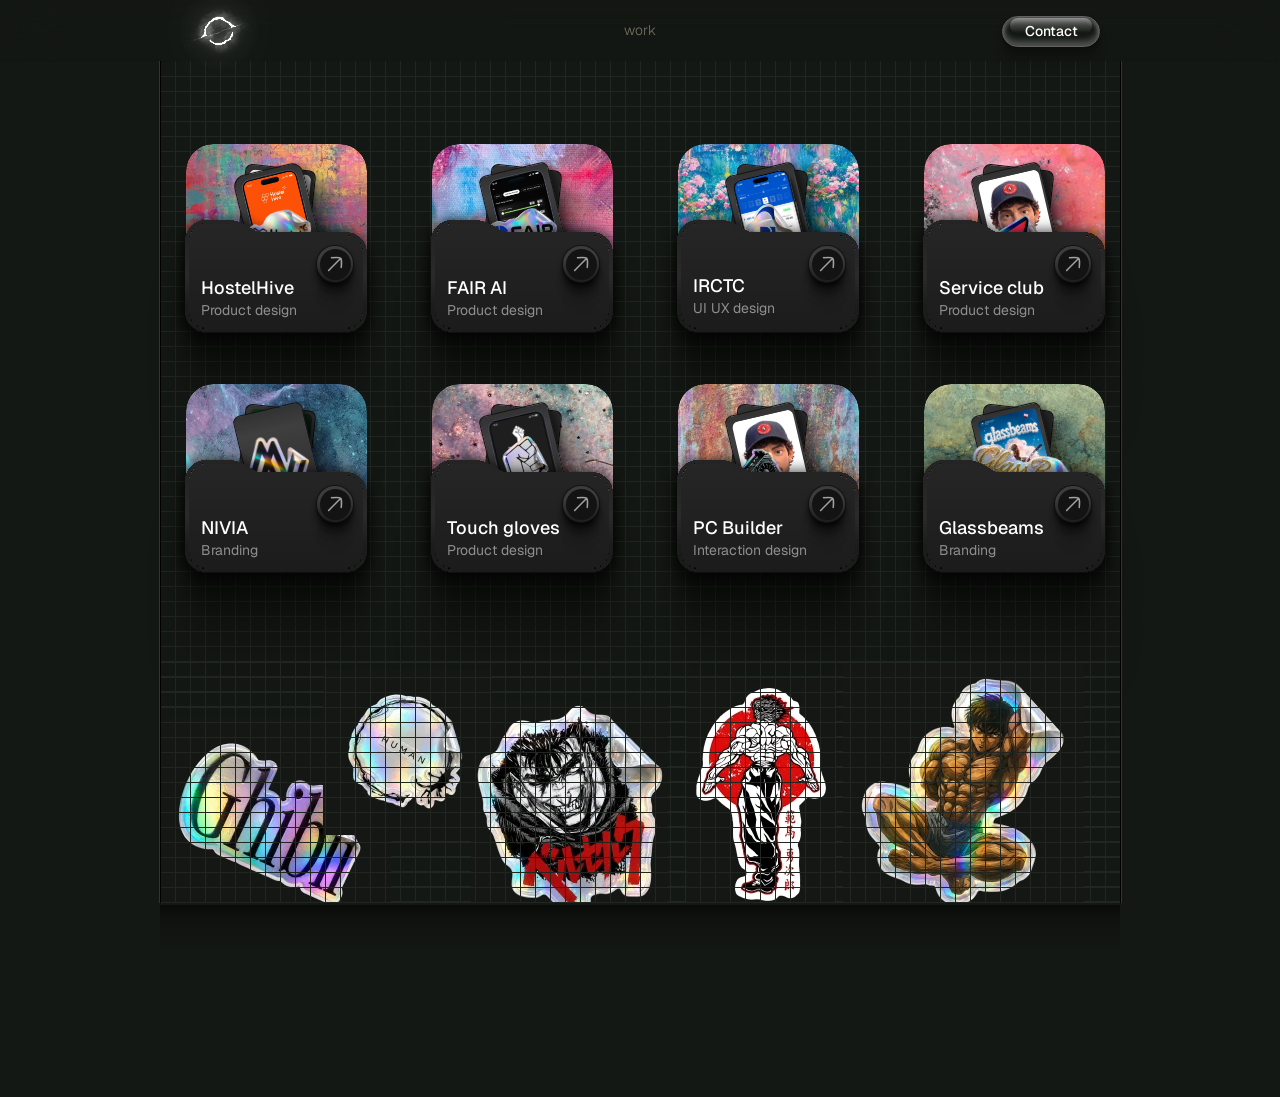
==== commit 25bc9679: "Updated btn+email" ====
--- a/work/index.html
+++ b/work/index.html
@@ -27,14 +27,32 @@
     <div class="col nav__in">
       <a class="nav__brand brandmark" id="navLogo" href="../" aria-label="Shivam — home"></a>
       <a class="nav__work" href="../work/">work</a>
-      <a class="btn nav__cta" href="mailto:shivamnegi5128@gmail.com">
-        <span class="btn__shine" aria-hidden="true"></span>
-        <span class="btn__label">Contact</span>
-        <span class="btn__ico" aria-hidden="true">
-          <svg class="i-default" viewBox="0 0 4.66863 7.74047" fill="none"><path d="M4.43436 3.30513L1.36573 0.235968C0.861783 -0.268072 0 0.0888458 0 0.801603V6.93886C0 7.65155 0.861644 8.0085 1.36564 7.5046L4.43427 4.4365C4.74671 4.12411 4.74676 3.61758 4.43436 3.30513Z" fill="white"/></svg>
-          <svg class="i-hover" viewBox="0 0 4.14214 4.15044" fill="none"><path d="M0 2.07522C0 3.92026 2.23065 4.84434 3.53541 3.53981C4.34428 2.73108 4.34439 1.41975 3.53566 0.610882C2.23101 -0.693994 0 0.230008 0 2.07522Z" fill="white"/></svg>
-        </span>
-      </a>
+      <!-- Contact — Figma "contact btn 4" (4758:1517). It copies the address
+           rather than handing the visitor off to a mail client: a mailto: on a
+           machine with nothing registered opens nothing at all, and on one with
+           Outlook registered opens the wrong thing. Three states share the pill
+           and it morphs to whichever label is showing. -->
+      <span class="cbtn-wrap nav__cta">
+        <button class="cbtn" id="navCta" type="button"
+                data-email="shivamnegi5128@gmail.com" data-mode="idle"
+                aria-label="Copy email address shivamnegi5128@gmail.com">
+          <span class="cbtn__cap" aria-hidden="true"></span>
+          <span class="cbtn__shine" aria-hidden="true"></span>
+          <span class="cbtn__slot cbtn__slot--idle">Contact</span>
+          <span class="cbtn__slot cbtn__slot--hover">
+            <svg class="cbtn__ico" viewBox="0 0 24 24" fill="none" stroke="currentColor" stroke-width="2" stroke-linecap="round" stroke-linejoin="round" aria-hidden="true"><path d="M8 8V5.2c0-1.12 0-1.68.218-2.108a2 2 0 0 1 .874-.874C9.52 2 10.08 2 11.2 2h7.6c1.12 0 1.68 0 2.108.218a2 2 0 0 1 .874.874C22 3.52 22 4.08 22 5.2v7.6c0 1.12 0 1.68-.218 2.108a2 2 0 0 1-.874.874C20.48 16 19.92 16 18.8 16H16"/><path d="M5.2 22h7.6c1.12 0 1.68 0 2.108-.218a2 2 0 0 0 .874-.874C16 20.48 16 19.92 16 18.8v-7.6c0-1.12 0-1.68-.218-2.108a2 2 0 0 0-.874-.874C14.48 8 13.92 8 12.8 8H5.2c-1.12 0-1.68 0-2.108.218a2 2 0 0 0-.874.874C2 9.52 2 10.08 2 11.2v7.6c0 1.12 0 1.68.218 2.108a2 2 0 0 0 .874.874C3.52 22 4.08 22 5.2 22Z"/></svg>
+            <span>Email</span>
+          </span>
+          <span class="cbtn__slot cbtn__slot--copied">
+            <svg class="cbtn__ico cbtn__tick" viewBox="0 0 24 24" fill="none" stroke="currentColor" stroke-width="2.4" stroke-linecap="round" stroke-linejoin="round" aria-hidden="true"><path d="M20 6 9 17l-5-5" pathLength="1" stroke-dasharray="1" stroke-dashoffset="1"/></svg>
+            <span class="cbtn__said">Copied</span>
+          </span>
+          <span class="cbtn__light" aria-hidden="true"></span>
+        </button>
+        <span class="cbtn__halo" aria-hidden="true"></span>
+        <span class="cbtn__halo" aria-hidden="true"></span>
+        <span class="sr" role="status" aria-live="polite"></span>
+      </span>
     </div>
   </header>
 
@@ -264,7 +282,9 @@
       <nav class="foot__links">
         <a href="https://x.com/shivnegi0" rel="me noopener" target="_blank">X:</a>
         <a href="https://www.linkedin.com/in/shivam-negi-373739171/" rel="me noopener" target="_blank">Linkedin:</a>
-        <a href="mailto:shivamnegi5128@gmail.com">Email:</a>
+        <!-- copies rather than opening a mail client, same as the navbar's -->
+        <button class="foot__copy" type="button" data-email="shivamnegi5128@gmail.com"
+                aria-label="Copy email address shivamnegi5128@gmail.com"><span>Email:</span></button>
       </nav>
       <p class="foot__note"><b>note for you</b><span>Thank you human for the visit, <br>and If you are reading this <br>i think i did something right.</span></p>
       <button class="snd-btn" id="sndFooter" type="button" aria-pressed="false" aria-label="Mute sound effects">
--- a/assets/shell.css
+++ b/assets/shell.css
@@ -201,48 +201,123 @@
     100% { opacity: 1; }
   }
 
-/* ---- contact button (Figma 4371:1935) ---- */
-.btn{
-  position:relative; display:inline-flex; align-items:center; justify-content:center;
-  gap:6px; width:106px; height:35px; border-radius:54px;
-  border:1px solid #626262; background:var(--bg);
-  font-family:var(--font-body); font-weight:500; font-size:16px; color:#fff;
-  text-decoration:none; overflow:hidden; isolation:isolate;
-  box-shadow:0 44px 12px rgba(0,0,0,0),0 28px 11px rgba(0,0,0,.03),
-             0 16px 9px rgba(0,0,0,.1),0 7px 7px rgba(0,0,0,.17),0 2px 4px rgba(0,0,0,.2);
-}
-/* The top sheen dims on hover — Figma's two variants differ only in this
-   gradient's first stop (#6c6c6c default → #212121 hover). */
-.btn::before{
-  content:""; position:absolute; left:50%; translate:-50% 0; top:1px;
-  width:89px; height:17px; border-radius:42px;
-  background:linear-gradient(180deg,var(--sheen,#6c6c6c) 0%,var(--bg) 93.182%);
-  transition:background 420ms var(--ease-out);
-  z-index:-1;
-}
-.btn:hover,.btn:focus-visible{--sheen:#212121}
-.btn::after{                        /* inner highlight, top and bottom */
-  content:""; position:absolute; inset:0; border-radius:inherit; pointer-events:none;
-  box-shadow:inset 0 -5px 6px rgba(255,255,255,.25), inset 0 4px 4px rgba(255,255,255,.25);
-}
-.btn__label{position:relative}
-/* the icon slot is Figma's 5 × 10 box; the glyph swaps chevron → dot */
-.btn__ico{position:relative;width:5px;height:10px;display:block;flex:none}
-.btn__ico svg{position:absolute;left:50%;top:50%;translate:-50% -50%;display:block;
-  transition:opacity 260ms var(--ease-out),scale 260ms var(--ease-out)}
-.btn__ico .i-default{width:4.669px;height:7.74px}
-.btn__ico .i-hover{width:4.142px;height:4.15px;opacity:0;scale:.6}
-.btn:hover .i-default,.btn:focus-visible .i-default{opacity:0;scale:.6}
-.btn:hover .i-hover,.btn:focus-visible .i-hover{opacity:1;scale:1}
-/* the light streak starts off the left edge and sweeps out past the right
-   (Figma: left −13.67 in the default variant, +106.33 in the hover one) */
-.btn__shine{
-  position:absolute; top:-3px; left:-13.67px; width:3px; height:41px;
-  background:#fff; filter:blur(4.5px); rotate:16.23deg;
-  transition:translate 620ms var(--ease-out);
+/* ---- contact button (Figma "contact btn 4", 4758:1517) ------------------
+   It copies the address instead of opening a mail client, so it has three
+   states rather than two — Contact, Email, Copied — and the pill morphs to
+   whichever label is showing.
+
+   Every length is in `em` against the button's own 14px, so the shadows, the
+   cap plate and the streak all rescale together if the size changes rather
+   than being blurred by a transform.
+
+   Two things worth knowing. Centring and scaling use the independent
+   `translate` and `scale` properties, which leaves `transform` free for the
+   motion — mixing both on one property is what makes a pill like this drift
+   off-centre halfway through. And the width is set from JS, because it is the
+   measured width of the label that happens to be showing; everything else is
+   here.                                                                    */
+.cbtn-wrap{ position:relative; display:inline-grid; place-items:center }
+.cbtn{
+  --hair:max(1px, .0715em);
+  --rest:0 3.143em .857em rgba(0,0,0,0), 0 2em .786em rgba(0,0,0,.03),
+         0 1.143em .643em rgba(0,0,0,.1), 0 .5em .5em rgba(0,0,0,.17),
+         0 .143em .286em rgba(0,0,0,.2);
+  --over:0 3.143em .857em rgba(0,0,0,0), 0 2em .786em rgba(0,0,0,.06),
+         0 1.143em .643em rgba(0,0,0,.16), 0 .5em .5em rgba(0,0,0,.24),
+         0 .143em .286em rgba(0,0,0,.28);
+  --push:0 .357em .357em rgba(0,0,0,.12), 0 .071em .143em rgba(0,0,0,.22);
+  --in:cubic-bezier(.16,1,.3,1);
+  --out-e:cubic-bezier(.4,0,1,1);
+  --spring:cubic-bezier(.22,1,.28,1);
+
+  position:relative; isolation:isolate;
+  display:inline-flex; align-items:center; justify-content:center;
+  height:2.2143em; min-width:7em; padding-inline:1.15em;
+  border-radius:999em; border:var(--hair) solid #626262;
+  background:#141814; overflow:hidden;
+  font-family:var(--font-body); font-weight:500; font-size:14px;
+  line-height:1; color:#fff; -webkit-tap-highlight-color:transparent;
+  box-shadow:var(--rest); transform:translateY(0em); filter:blur(0em);
+  transition:width 520ms var(--spring), transform 320ms var(--spring),
+             box-shadow 320ms var(--spring), border-color 320ms ease,
+             filter 180ms ease-out;
+}
+.cbtn:focus-visible{ outline:2px solid #cdd6c6; outline-offset:3px }
+.cbtn[data-mode="hover"]:not([data-press]){
+  border-color:#7d7d7d; box-shadow:var(--over); transform:translateY(-.0715em);
+}
+.cbtn[data-mode="copied"]{ border-color:#8e968a }
+.cbtn[data-press]{
+  box-shadow:var(--push); transform:translateY(.0715em) scale(.965);
+  transition-duration:110ms,110ms,110ms,320ms,180ms;
+}
+/* the pill itself defocuses for the length of a label swap, so the change of
+   width reads as one movement rather than as the box chasing the text */
+.cbtn[data-morph]{ filter:blur(.05em) }
+
+/* gradient cap plate — Figma 4758:1488, 84 x 17 at top 1 */
+.cbtn__cap{
+  position:absolute; left:50%; top:var(--hair); translate:-50% 0; z-index:1;
+  width:calc(100% - 1em); height:1.214em; border-radius:3em;
   pointer-events:none;
-}
-.btn:hover .btn__shine,.btn:focus-visible .btn__shine{translate:120px 0}
+  background:linear-gradient(to bottom,#6C6C6C 0%,#141814 93.182%);
+  filter:brightness(1); transition:filter 320ms ease;
+}
+.cbtn[data-mode="hover"] .cbtn__cap { filter:brightness(1.28) }
+.cbtn[data-mode="copied"] .cbtn__cap{ filter:brightness(1.35) }
+.cbtn[data-press] .cbtn__cap        { filter:brightness(.8) }
+
+/* specular streak — Figma 4758:1493, 3 x 41 white, blur 4.5, 16.23deg */
+.cbtn__shine{
+  position:absolute; left:0; top:-.257em; z-index:3;
+  width:.214em; height:2.93em; background:#fff; opacity:0;
+  rotate:16.23deg; filter:blur(.321em);
+  pointer-events:none; will-change:transform;
+}
+
+/* --- the three stacked labels ------------------------------------------
+   One recipe, three positions. The label leaving lifts and defocuses, the one
+   arriving rises into focus from below, so the swap reads as a dissolve that
+   has a direction rather than a crossfade. */
+.cbtn__slot{
+  position:absolute; left:50%; top:50%; z-index:2;
+  display:inline-flex; align-items:center; gap:.5em; white-space:nowrap;
+  translate:-50% -50%;
+  opacity:0; filter:blur(.55em); scale:.9; transform:translateY(.55em);
+  transition:opacity 260ms var(--out-e), filter 260ms var(--out-e),
+             scale 260ms var(--out-e), transform 260ms var(--out-e);
+}
+.cbtn[data-prev="idle"]   .cbtn__slot--idle,
+.cbtn[data-prev="hover"]  .cbtn__slot--hover,
+.cbtn[data-prev="copied"] .cbtn__slot--copied{
+  scale:1.08; transform:translateY(-.55em);
+}
+.cbtn[data-mode="idle"]   .cbtn__slot--idle,
+.cbtn[data-mode="hover"]  .cbtn__slot--hover,
+.cbtn[data-mode="copied"] .cbtn__slot--copied{
+  opacity:1; filter:blur(0em); scale:1; transform:translateY(0em);
+  transition:opacity 420ms var(--in) 90ms, filter 420ms var(--in) 90ms,
+             scale 420ms var(--in) 90ms, transform 420ms var(--in) 90ms;
+}
+.cbtn__ico{ display:block; width:1.143em; height:1.143em; flex:none }
+
+/* inset white light — Figma inset 0 -5 6 / 0 4 4 at #FFF 25% */
+.cbtn__light{
+  position:absolute; inset:0; z-index:4; border-radius:inherit;
+  pointer-events:none;
+  box-shadow:inset 0 -.357em .429em rgba(255,255,255,.25),
+             inset 0 .286em .286em rgba(255,255,255,.25);
+}
+/* two rings blooming past the pill's edge on a copy */
+.cbtn__halo{
+  position:absolute; inset:0; border-radius:999em;
+  border:1px solid rgba(255,255,255,.55); opacity:0; pointer-events:none;
+}
+
+@media (prefers-reduced-motion: reduce){
+  .cbtn,.cbtn__cap,.cbtn__slot{ transition-duration:1ms !important }
+  .cbtn__shine{ display:none }
+}
 
 /* ============================== FOOTER ===================================
    The footer does not scroll. It is pinned to the bottom of the viewport at
@@ -293,8 +368,18 @@
   display:flex; flex-direction:column; gap:11px;
   font-family:var(--font-body); font-weight:300; font-size:14px;
 }
-.foot__links a{color:var(--ink-dim);text-decoration:underline;text-underline-position:from-font}
-.foot__links a:hover{color:var(--ink)}
+.foot__links a,.foot__copy{color:var(--ink-dim);text-decoration:underline;text-underline-position:from-font}
+.foot__links a:hover,.foot__copy:hover{color:var(--ink)}
+/* the email is a button, because it copies rather than navigating; everything
+   else about it belongs to the row of links it sits in */
+.foot__copy{
+  font:inherit; background:none; border:0; padding:0; margin:0;
+  text-align:left; width:100%; display:block;
+  -webkit-tap-highlight-color:transparent;
+  transition:color 200ms var(--ease-out);
+}
+.foot__copy span{ display:inline-block; transition:opacity 160ms var(--ease-out) }
+.foot__copy[data-said] span{ color:var(--ink) }
 .foot__note{
   /* the note runs to three lines now; 194 is the longest of them set solid, so
      none of them wraps a second time. The block is set so its first line
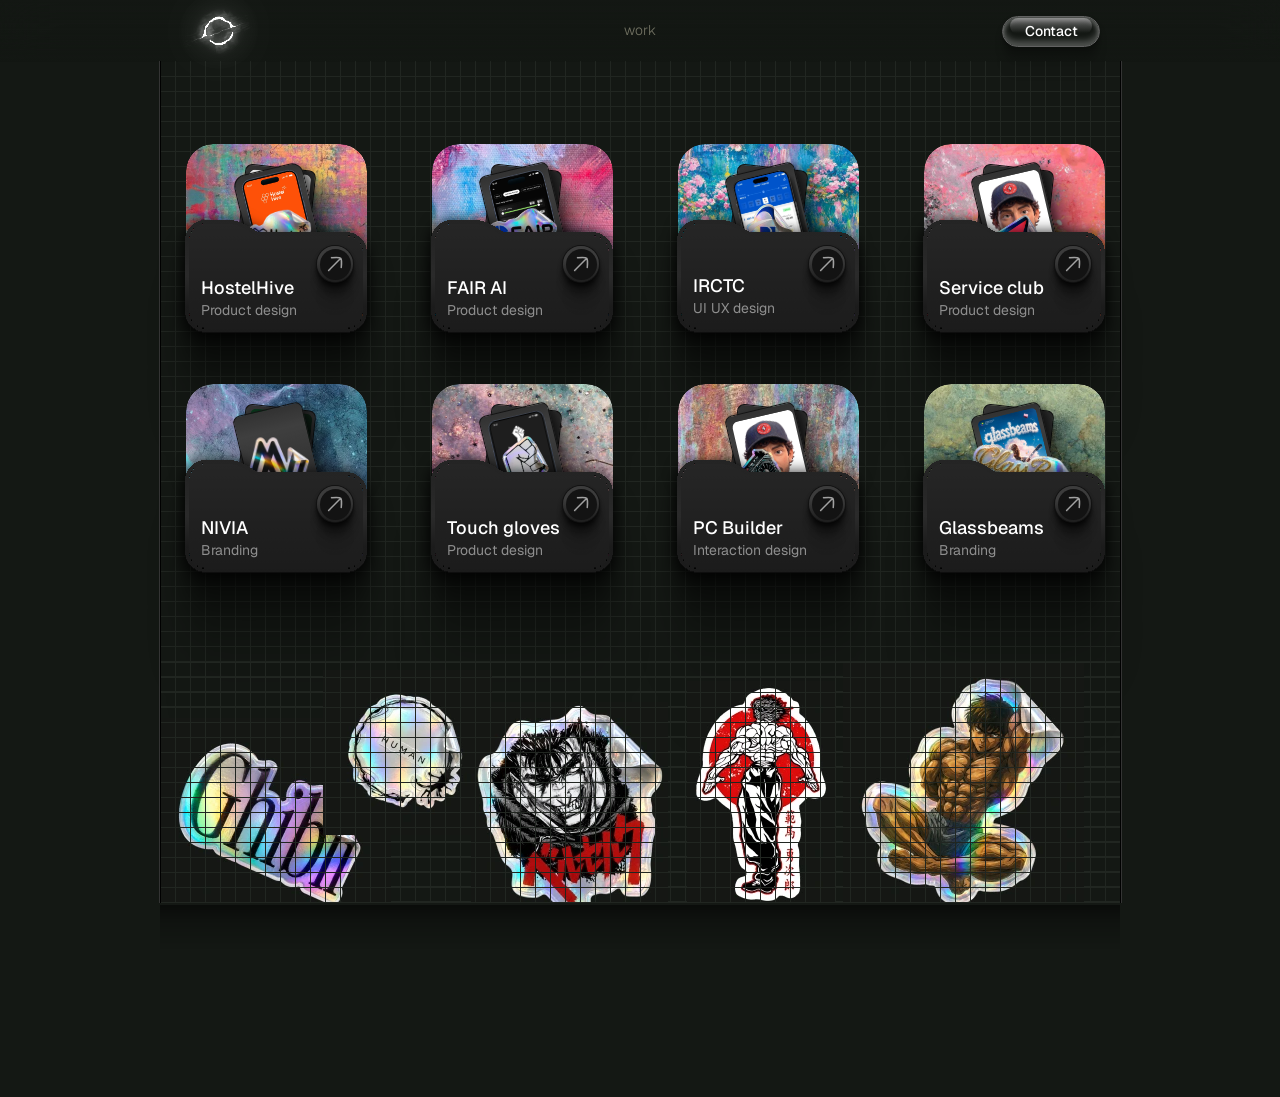
==== commit 28b7f723: "Update + email notification" ====
--- a/work/index.html
+++ b/work/index.html
@@ -51,7 +51,6 @@
         </button>
         <span class="cbtn__halo" aria-hidden="true"></span>
         <span class="cbtn__halo" aria-hidden="true"></span>
-        <span class="sr" role="status" aria-live="polite"></span>
       </span>
     </div>
   </header>
--- a/assets/shell.css
+++ b/assets/shell.css
@@ -319,6 +319,58 @@
   .cbtn__shine{ display:none }
 }
 
+/* ---- the copy notice -----------------------------------------------------
+   A copy is not worth a change of layout. This is one element, created once by
+   the shell and parked in the bottom-left corner of the window: it says what
+   went to the clipboard, holds for a second and leaves. Nothing on the page
+   moves for it, which is the whole point — the button that was pressed stays
+   exactly where it was, at the size it was.
+
+   It is made of the same material as that button, so it reads as its answer
+   rather than as a stray piece of interface: the same #141814 body, the same
+   #626262 hairline, the same shadow.
+
+   It is also the live region. Being visible, it needs no screen-reader-only
+   twin, and it never leaves the document — only its opacity changes — so a
+   change of text is announced whether or not it happens to be on screen.    */
+.toast{
+  position:fixed; left:30px; bottom:30px; z-index:200;
+  display:inline-flex; align-items:center; gap:9px;
+  max-width:min(420px, calc(100vw - 60px));
+  padding:9px 15px 9px 13px;
+  border-radius:999em; border:1px solid #626262; background:#141814;
+  box-shadow:0 16px 9px rgba(0,0,0,.1), 0 7px 7px rgba(0,0,0,.17),
+             0 2px 4px rgba(0,0,0,.2);
+  font-family:var(--font-body); font-weight:300; font-size:14px; line-height:1;
+  color:var(--ink-dim);
+  opacity:0; translate:0 8px; pointer-events:none;
+  transition:opacity 320ms var(--ease-out), translate 320ms var(--ease-out);
+}
+.toast[data-show]{
+  opacity:1; translate:0 0;
+  transition:opacity 260ms var(--ease-out), translate 260ms var(--ease-out);
+}
+.toast b{ font-weight:400; color:var(--ink) }
+.toast svg{ width:15px; height:15px; display:block; flex:none; color:var(--ink) }
+.toast span{ overflow:hidden; text-overflow:ellipsis; white-space:nowrap }
+@media (prefers-reduced-motion: reduce){
+  .toast,.toast[data-show]{ translate:0 0; transition-duration:1ms }
+}
+/* On a narrow window the sentence does not fit on one line, and a pill that
+   truncates the very thing it is confirming is worse than useless. It becomes
+   a small card instead: closer to the corner, wrapping to two lines, and
+   squared off enough that two lines do not look like a stretched pill. */
+@media (max-width:560px){
+  .toast{
+    left:16px; bottom:16px; right:auto;
+    max-width:calc(100vw - 32px);
+    border-radius:14px; padding:10px 14px 10px 12px;
+    align-items:flex-start;
+  }
+  .toast svg{ margin-top:1px }
+  .toast span{ white-space:normal; line-height:1.35; overflow:visible }
+}
+
 /* ============================== FOOTER ===================================
    The footer does not scroll. It is pinned to the bottom of the viewport at
    z-index 0, and the whole content layer (.page) sits on top of it as an
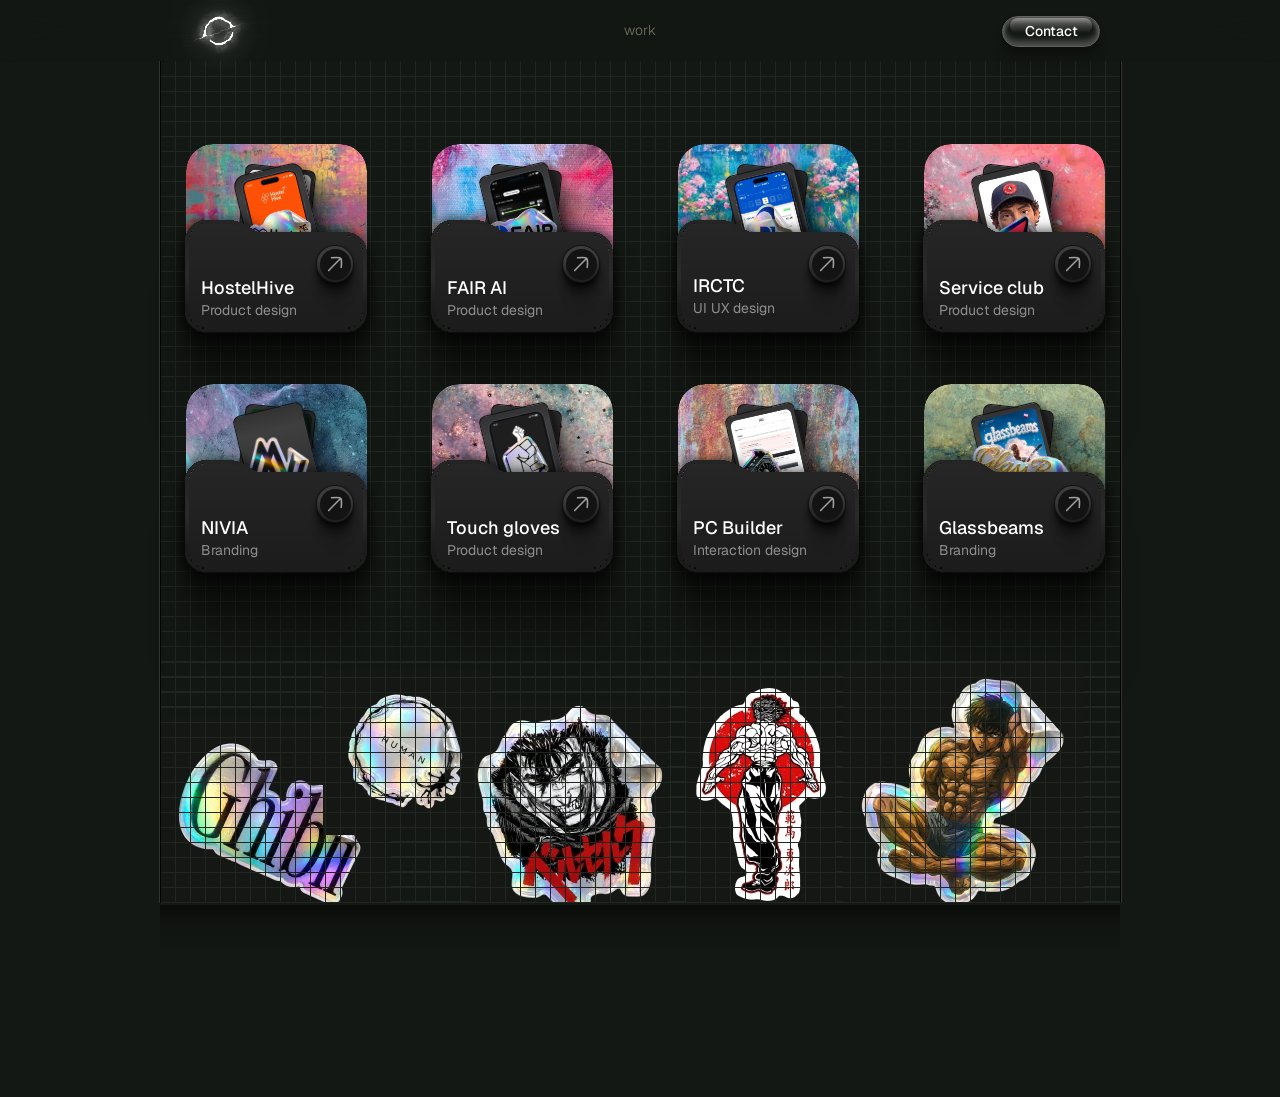
==== commit 726bedeb: "Update 7 sept" ====
--- a/work/index.html
+++ b/work/index.html
@@ -133,12 +133,12 @@
 <a class="pcard c-hh" href="../projects/hostelhive/" target="_blank" rel="noopener" aria-label="HostelHive — Product design">
     <div class="pcard__inner">
       <div class="pcard__pocket"><div class="pcard__stage">
-        <figure class="pl pl--art"><div class="pl__r"><div class="crop"><img src="../assets/media/287598882310.webp" alt=""></div></div></figure>
-        <div class="pl pl--deck-a"><div class="pl__r"><div class="deck"></div></div></div>
-        <figure class="pl pl--mid"><div class="pl__r"><img src="../assets/media/f3ed264bc4f3.webp" alt=""></div></figure>
-        <div class="pl pl--deck-b"><div class="pl__r"><div class="deck"></div></div></div>
-        <figure class="pl pl--dev"><div class="pl__r"><img src="../assets/media/b401599834fa.webp" alt=""></div></figure>
-        <figure class="pl pl--ov"><div class="pl__r"><div class="crop"><img src="../assets/media/566ebe815124.webp" alt=""></div></div></figure>
+        <figure class="pl pl--art"><div class="pl__r"><div class="crop"><img src="../assets/media/615793f07f0c.webp" alt=""></div></div></figure>
+        <div class="pl pl--deck-a"><div class="pl__r"><div class="deck"></div></div></div>
+        <figure class="pl pl--mid"><div class="pl__r"><img src="../assets/media/752228fd3ee6.webp" alt=""></div></figure>
+        <div class="pl pl--deck-b"><div class="pl__r"><div class="deck"></div></div></div>
+        <figure class="pl pl--dev"><div class="pl__r"><img src="../assets/media/0c449de25c50.webp" alt=""></div></figure>
+        <figure class="pl pl--ov"><div class="pl__r"><div class="crop"><img src="../assets/media/60209446089a.webp" alt=""></div></div></figure>
       </div></div>
       <div class="pcard__panel"><svg viewBox="0 0 276 342.9" width="276" height="342.9" fill="none" xmlns="http://www.w3.org/2000/svg" aria-hidden="true"><g filter="url(#filter0_ddddddin_0_6)"><path class="pnl-f" d="M51 35.9C51 26.5112 58.6112 18.9 68 18.9H89.3295C95.9151 18.9 102.359 20.8125 107.878 24.4053L113.974 28.3734C116.734 30.1698 119.956 31.126 123.248 31.126H208C217.389 31.126 225 38.7372 225 48.126V106.9C225 116.289 217.389 123.9 208 123.9H68C58.6112 123.9 51 116.289 51 106.9L51 35.9Z" fill="url(#paint0_linear_0_6)" shape-rendering="crispEdges"/><path class="pnl-s" d="M89.3291 16.9C96.3019 16.9 103.125 18.9252 108.969 22.7291L115.065 26.6969C117.5 28.2818 120.343 29.1255 123.248 29.1256H208C218.493 29.1256 227 37.6324 227 48.1256V106.9C227 117.393 218.493 125.9 208 125.9H68C57.5066 125.9 49 117.393 49 106.9V35.9C49 25.4066 57.5066 16.9 68 16.9H89.3291Z" stroke="url(#paint1_linear_0_6)" style="mix-blend-mode:soft-light" stroke-width="4" shape-rendering="crispEdges"/><path class="pnl-s" d="M89.3291 16.9C96.3019 16.9 103.125 18.9252 108.969 22.7291L115.065 26.6969C117.5 28.2818 120.343 29.1255 123.248 29.1256H208C218.493 29.1256 227 37.6324 227 48.1256V106.9C227 117.393 218.493 125.9 208 125.9H68C57.5066 125.9 49 117.393 49 106.9V35.9C49 25.4066 57.5066 16.9 68 16.9H89.3291Z" stroke="url(#paint2_linear_0_6)" stroke-opacity="0.82" stroke-width="4" shape-rendering="crispEdges"/><path class="pnl-s" d="M89.3291 16.9C96.3019 16.9 103.125 18.9252 108.969 22.7291L115.065 26.6969C117.5 28.2818 120.343 29.1255 123.248 29.1256H208C218.493 29.1256 227 37.6324 227 48.1256V106.9C227 117.393 218.493 125.9 208 125.9H68C57.5066 125.9 49 117.393 49 106.9V35.9C49 25.4066 57.5066 16.9 68 16.9H89.3291Z" stroke="url(#paint3_linear_0_6)" stroke-opacity="0.12" stroke-width="4" shape-rendering="crispEdges"/></g></svg></div>
       <div class="pcard__meta"><h3 class="pcard__title">HostelHive</h3><p class="pcard__sub">Product design</p></div>
@@ -149,11 +149,11 @@
   <a class="pcard c-fair" href="../projects/fair-ai/" target="_blank" rel="noopener" aria-label="FAIR AI — Product design">
     <div class="pcard__inner">
       <div class="pcard__pocket"><div class="pcard__stage">
-        <figure class="pl pl--art"><div class="pl__r"><div class="crop"><img src="../assets/media/42fb38b03def.webp" alt=""></div></div></figure>
-        <div class="pl pl--deck-a"><div class="pl__r"><div class="deck"></div></div></div>
-        <div class="pl pl--deck-b"><div class="pl__r"><div class="deck"></div></div></div>
-        <figure class="pl pl--dev"><div class="pl__r"><img src="../assets/media/18b52090a1f3.webp" alt=""></div></figure>
-        <figure class="pl pl--ov"><div class="pl__r"><div class="crop"><img src="../assets/media/a8c9b124a2e1.webp" alt=""></div></div></figure>
+        <figure class="pl pl--art"><div class="pl__r"><div class="crop"><img src="../assets/media/a0035823bb59.webp" alt=""></div></div></figure>
+        <div class="pl pl--deck-a"><div class="pl__r"><div class="deck"></div></div></div>
+        <div class="pl pl--deck-b"><div class="pl__r"><div class="deck"></div></div></div>
+        <figure class="pl pl--dev"><div class="pl__r"><img src="../assets/media/0430605b325f.webp" alt=""></div></figure>
+        <figure class="pl pl--ov"><div class="pl__r"><div class="crop"><img src="../assets/media/01984b9b69a9.webp" alt=""></div></div></figure>
       </div></div>
       <div class="pcard__panel"><svg viewBox="0 0 276 342.9" width="276" height="342.9" fill="none" xmlns="http://www.w3.org/2000/svg" aria-hidden="true"><g filter="url(#filter0_ddddddin_0_6)"><path class="pnl-f" d="M51 35.9C51 26.5112 58.6112 18.9 68 18.9H89.3295C95.9151 18.9 102.359 20.8125 107.878 24.4053L113.974 28.3734C116.734 30.1698 119.956 31.126 123.248 31.126H208C217.389 31.126 225 38.7372 225 48.126V106.9C225 116.289 217.389 123.9 208 123.9H68C58.6112 123.9 51 116.289 51 106.9L51 35.9Z" fill="url(#paint0_linear_0_6)" shape-rendering="crispEdges"/><path class="pnl-s" d="M89.3291 16.9C96.3019 16.9 103.125 18.9252 108.969 22.7291L115.065 26.6969C117.5 28.2818 120.343 29.1255 123.248 29.1256H208C218.493 29.1256 227 37.6324 227 48.1256V106.9C227 117.393 218.493 125.9 208 125.9H68C57.5066 125.9 49 117.393 49 106.9V35.9C49 25.4066 57.5066 16.9 68 16.9H89.3291Z" stroke="url(#paint1_linear_0_6)" style="mix-blend-mode:soft-light" stroke-width="4" shape-rendering="crispEdges"/><path class="pnl-s" d="M89.3291 16.9C96.3019 16.9 103.125 18.9252 108.969 22.7291L115.065 26.6969C117.5 28.2818 120.343 29.1255 123.248 29.1256H208C218.493 29.1256 227 37.6324 227 48.1256V106.9C227 117.393 218.493 125.9 208 125.9H68C57.5066 125.9 49 117.393 49 106.9V35.9C49 25.4066 57.5066 16.9 68 16.9H89.3291Z" stroke="url(#paint2_linear_0_6)" stroke-opacity="0.82" stroke-width="4" shape-rendering="crispEdges"/><path class="pnl-s" d="M89.3291 16.9C96.3019 16.9 103.125 18.9252 108.969 22.7291L115.065 26.6969C117.5 28.2818 120.343 29.1255 123.248 29.1256H208C218.493 29.1256 227 37.6324 227 48.1256V106.9C227 117.393 218.493 125.9 208 125.9H68C57.5066 125.9 49 117.393 49 106.9V35.9C49 25.4066 57.5066 16.9 68 16.9H89.3291Z" stroke="url(#paint3_linear_0_6)" stroke-opacity="0.12" stroke-width="4" shape-rendering="crispEdges"/></g></svg></div>
       <div class="pcard__meta"><h3 class="pcard__title">FAIR AI</h3><p class="pcard__sub">Product design</p></div>
@@ -164,11 +164,11 @@
   <a class="pcard c-irc" href="../projects/irctc/" target="_blank" rel="noopener" aria-label="IRCTC — UI UX design">
     <div class="pcard__inner">
       <div class="pcard__pocket"><div class="pcard__stage">
-        <figure class="pl pl--art"><div class="pl__r"><img src="../assets/media/c4fbb750b159.webp" alt=""></div></figure>
-        <div class="pl pl--deck-a"><div class="pl__r"><div class="deck"></div></div></div>
-        <div class="pl pl--deck-b"><div class="pl__r"><div class="deck"></div></div></div>
-        <figure class="pl pl--dev"><div class="pl__r"><div class="crop"><img src="../assets/media/8697be73bdae.webp" alt=""></div></div></figure>
-        <figure class="pl pl--ov"><div class="pl__r"><div class="crop"><img src="../assets/media/89173bbdca14.webp" alt=""></div></div></figure>
+        <figure class="pl pl--art"><div class="pl__r"><img src="../assets/media/e82d5d16cb35.webp" alt=""></div></figure>
+        <div class="pl pl--deck-a"><div class="pl__r"><div class="deck"></div></div></div>
+        <div class="pl pl--deck-b"><div class="pl__r"><div class="deck"></div></div></div>
+        <figure class="pl pl--dev"><div class="pl__r"><div class="crop"><img src="../assets/media/1b6e9b792d3d.webp" alt=""></div></div></figure>
+        <figure class="pl pl--ov"><div class="pl__r"><div class="crop"><img src="../assets/media/90317332c6e8.webp" alt=""></div></div></figure>
       </div></div>
       <div class="pcard__panel"><svg viewBox="0 0 276 342.9" width="276" height="342.9" fill="none" xmlns="http://www.w3.org/2000/svg" aria-hidden="true"><g filter="url(#filter0_ddddddin_0_6)"><path class="pnl-f" d="M51 35.9C51 26.5112 58.6112 18.9 68 18.9H89.3295C95.9151 18.9 102.359 20.8125 107.878 24.4053L113.974 28.3734C116.734 30.1698 119.956 31.126 123.248 31.126H208C217.389 31.126 225 38.7372 225 48.126V106.9C225 116.289 217.389 123.9 208 123.9H68C58.6112 123.9 51 116.289 51 106.9L51 35.9Z" fill="url(#paint0_linear_0_6)" shape-rendering="crispEdges"/><path class="pnl-s" d="M89.3291 16.9C96.3019 16.9 103.125 18.9252 108.969 22.7291L115.065 26.6969C117.5 28.2818 120.343 29.1255 123.248 29.1256H208C218.493 29.1256 227 37.6324 227 48.1256V106.9C227 117.393 218.493 125.9 208 125.9H68C57.5066 125.9 49 117.393 49 106.9V35.9C49 25.4066 57.5066 16.9 68 16.9H89.3291Z" stroke="url(#paint1_linear_0_6)" style="mix-blend-mode:soft-light" stroke-width="4" shape-rendering="crispEdges"/><path class="pnl-s" d="M89.3291 16.9C96.3019 16.9 103.125 18.9252 108.969 22.7291L115.065 26.6969C117.5 28.2818 120.343 29.1255 123.248 29.1256H208C218.493 29.1256 227 37.6324 227 48.1256V106.9C227 117.393 218.493 125.9 208 125.9H68C57.5066 125.9 49 117.393 49 106.9V35.9C49 25.4066 57.5066 16.9 68 16.9H89.3291Z" stroke="url(#paint2_linear_0_6)" stroke-opacity="0.82" stroke-width="4" shape-rendering="crispEdges"/><path class="pnl-s" d="M89.3291 16.9C96.3019 16.9 103.125 18.9252 108.969 22.7291L115.065 26.6969C117.5 28.2818 120.343 29.1255 123.248 29.1256H208C218.493 29.1256 227 37.6324 227 48.1256V106.9C227 117.393 218.493 125.9 208 125.9H68C57.5066 125.9 49 117.393 49 106.9V35.9C49 25.4066 57.5066 16.9 68 16.9H89.3291Z" stroke="url(#paint3_linear_0_6)" stroke-opacity="0.12" stroke-width="4" shape-rendering="crispEdges"/></g></svg></div>
       <div class="pcard__meta"><h3 class="pcard__title">IRCTC</h3><p class="pcard__sub">UI UX design</p></div>
@@ -177,11 +177,11 @@
   </a><a class="pcard c-svc is-locked" aria-disabled="true" aria-label="Service club — Product design">
     <div class="pcard__inner">
       <div class="pcard__pocket"><div class="pcard__stage">
-        <figure class="pl pl--art"><div class="pl__r"><img src="../assets/media/fff7a1a0fea5.webp" alt=""></div></figure>
-        <div class="pl pl--deck-a"><div class="pl__r"><div class="deck"></div></div></div>
-        <div class="pl pl--deck-b"><div class="pl__r"><div class="deck"></div></div></div>
-        <figure class="pl pl--dev"><div class="pl__r"><div class="crop"><img src="../assets/media/6f6fb5848412.webp" alt=""></div></div></figure>
-        <figure class="pl pl--ov"><div class="pl__r"><img src="../assets/media/a5ca08c213e0.webp" alt=""></div></figure>
+        <figure class="pl pl--art"><div class="pl__r"><img src="../assets/media/05f7cde689c6.webp" alt=""></div></figure>
+        <div class="pl pl--deck-a"><div class="pl__r"><div class="deck"></div></div></div>
+        <div class="pl pl--deck-b"><div class="pl__r"><div class="deck"></div></div></div>
+        <figure class="pl pl--dev"><div class="pl__r"><div class="crop"><img src="../assets/media/4f2005d1ea7f.webp" alt=""></div></div></figure>
+        <figure class="pl pl--ov"><div class="pl__r"><img src="../assets/media/944a77ca97c7.webp" alt=""></div></figure>
       </div></div>
       <div class="pcard__panel"><svg viewBox="0 0 276 342.9" width="276" height="342.9" fill="none" xmlns="http://www.w3.org/2000/svg" aria-hidden="true"><g filter="url(#filter0_ddddddin_0_6)"><path class="pnl-f" d="M51 35.9C51 26.5112 58.6112 18.9 68 18.9H89.3295C95.9151 18.9 102.359 20.8125 107.878 24.4053L113.974 28.3734C116.734 30.1698 119.956 31.126 123.248 31.126H208C217.389 31.126 225 38.7372 225 48.126V106.9C225 116.289 217.389 123.9 208 123.9H68C58.6112 123.9 51 116.289 51 106.9L51 35.9Z" fill="url(#paint0_linear_0_6)" shape-rendering="crispEdges"/><path class="pnl-s" d="M89.3291 16.9C96.3019 16.9 103.125 18.9252 108.969 22.7291L115.065 26.6969C117.5 28.2818 120.343 29.1255 123.248 29.1256H208C218.493 29.1256 227 37.6324 227 48.1256V106.9C227 117.393 218.493 125.9 208 125.9H68C57.5066 125.9 49 117.393 49 106.9V35.9C49 25.4066 57.5066 16.9 68 16.9H89.3291Z" stroke="url(#paint1_linear_0_6)" style="mix-blend-mode:soft-light" stroke-width="4" shape-rendering="crispEdges"/><path class="pnl-s" d="M89.3291 16.9C96.3019 16.9 103.125 18.9252 108.969 22.7291L115.065 26.6969C117.5 28.2818 120.343 29.1255 123.248 29.1256H208C218.493 29.1256 227 37.6324 227 48.1256V106.9C227 117.393 218.493 125.9 208 125.9H68C57.5066 125.9 49 117.393 49 106.9V35.9C49 25.4066 57.5066 16.9 68 16.9H89.3291Z" stroke="url(#paint2_linear_0_6)" stroke-opacity="0.82" stroke-width="4" shape-rendering="crispEdges"/><path class="pnl-s" d="M89.3291 16.9C96.3019 16.9 103.125 18.9252 108.969 22.7291L115.065 26.6969C117.5 28.2818 120.343 29.1255 123.248 29.1256H208C218.493 29.1256 227 37.6324 227 48.1256V106.9C227 117.393 218.493 125.9 208 125.9H68C57.5066 125.9 49 117.393 49 106.9V35.9C49 25.4066 57.5066 16.9 68 16.9H89.3291Z" stroke="url(#paint3_linear_0_6)" stroke-opacity="0.12" stroke-width="4" shape-rendering="crispEdges"/></g></svg></div>
       <div class="pcard__meta"><h3 class="pcard__title">Service club</h3><p class="pcard__sub">Product design</p></div>
@@ -224,7 +224,7 @@
         <figure class="pl pl--art"><div class="pl__r"><img src="../assets/media/842e2dd25a1d.webp" alt=""></div></figure>
         <div class="pl pl--deck-a"><div class="pl__r"><div class="deck"></div></div></div>
         <div class="pl pl--deck-b"><div class="pl__r"><div class="deck"></div></div></div>
-        <figure class="pl pl--dev"><div class="pl__r"><div class="crop"><img src="../assets/media/6f6fb5848412.webp" alt=""></div></div></figure>
+        <figure class="pl pl--dev"><div class="pl__r"><div class="crop"><img src="../assets/media/a59f6215d08d.webp" alt=""></div></div></figure>
         <figure class="pl pl--ov"><div class="pl__r"><div class="crop"><img src="../assets/media/e06ec325be42.webp" alt=""></div></div></figure>
       </div></div>
       <div class="pcard__panel"><svg viewBox="0 0 276 342.9" width="276" height="342.9" fill="none" xmlns="http://www.w3.org/2000/svg" aria-hidden="true"><g filter="url(#filter0_ddddddin_0_6)"><path class="pnl-f" d="M51 35.9C51 26.5112 58.6112 18.9 68 18.9H89.3295C95.9151 18.9 102.359 20.8125 107.878 24.4053L113.974 28.3734C116.734 30.1698 119.956 31.126 123.248 31.126H208C217.389 31.126 225 38.7372 225 48.126V106.9C225 116.289 217.389 123.9 208 123.9H68C58.6112 123.9 51 116.289 51 106.9L51 35.9Z" fill="url(#paint0_linear_0_6)" shape-rendering="crispEdges"/><path class="pnl-s" d="M89.3291 16.9C96.3019 16.9 103.125 18.9252 108.969 22.7291L115.065 26.6969C117.5 28.2818 120.343 29.1255 123.248 29.1256H208C218.493 29.1256 227 37.6324 227 48.1256V106.9C227 117.393 218.493 125.9 208 125.9H68C57.5066 125.9 49 117.393 49 106.9V35.9C49 25.4066 57.5066 16.9 68 16.9H89.3291Z" stroke="url(#paint1_linear_0_6)" style="mix-blend-mode:soft-light" stroke-width="4" shape-rendering="crispEdges"/><path class="pnl-s" d="M89.3291 16.9C96.3019 16.9 103.125 18.9252 108.969 22.7291L115.065 26.6969C117.5 28.2818 120.343 29.1255 123.248 29.1256H208C218.493 29.1256 227 37.6324 227 48.1256V106.9C227 117.393 218.493 125.9 208 125.9H68C57.5066 125.9 49 117.393 49 106.9V35.9C49 25.4066 57.5066 16.9 68 16.9H89.3291Z" stroke="url(#paint2_linear_0_6)" stroke-opacity="0.82" stroke-width="4" shape-rendering="crispEdges"/><path class="pnl-s" d="M89.3291 16.9C96.3019 16.9 103.125 18.9252 108.969 22.7291L115.065 26.6969C117.5 28.2818 120.343 29.1255 123.248 29.1256H208C218.493 29.1256 227 37.6324 227 48.1256V106.9C227 117.393 218.493 125.9 208 125.9H68C57.5066 125.9 49 117.393 49 106.9V35.9C49 25.4066 57.5066 16.9 68 16.9H89.3291Z" stroke="url(#paint3_linear_0_6)" stroke-opacity="0.12" stroke-width="4" shape-rendering="crispEdges"/></g></svg></div>
--- a/assets/shell.css
+++ b/assets/shell.css
@@ -1,163 +1,90 @@
-/* ==========================================================================
-   SHELL — everything every page shares: the tokens, the 960 column and its
-   rules, the 15px grid, the sticky navbar, the revealed footer, the cursor.
-   Page-specific styles live beside the page that uses them.
-   ========================================================================== */
-/* ==========================================================================
-   HOME PAGE — Figma › Projectss › "Home Page " (3792:393), 1440 × 2310
-   The 960px content column sits at x 240–1200. Every section keeps its
-   Figma y-position by reproducing the gaps between them.
-   ========================================================================== */
 :root{
   --bg:          #141814;
   --hairline:    #343434;
   --ink:         #d1cdb4;
   --ink-dim:     rgba(209,205,180,.5);
   --white-dim:   rgba(255,255,255,.5);
-  /* Sampled straight off the 1440 × 2310 Figma export, not eyeballed:
-     the 15px grid is a solid #212621 hairline, and each column rule is a
-     BLACK stroke with a hard (no-blur) #343434 shadow sitting 1px outside
-     it — two adjacent pixels, which is what gives it its weight. */
   --grid-line:   #212621;
   --rule-ink:    #000000;
   --rule-glow:   #343434;
   --grid-step:   15px;
   --col:         960px;
-  --pad:         29px;   /* hero + projects inset inside the column */
+  --pad:         29px;
   --ticker-card: #90865b;
   --ticker-edge: #212621;
   --mark-w:      115px;
-  --mark-inset:  .235;   /* the shader's smoke padding, as a fraction of the box */
-
+  --mark-inset:  .235;
   --font-display:"Exposure Trial VAR","Exposure Trial",Newsreader,"Times New Roman",Georgia,serif;
   --font-body:   Geist,"Geist Light",ui-sans-serif,system-ui,-apple-system,"Segoe UI",sans-serif;
   --ease-out:    cubic-bezier(.22,.85,.3,1);
   --cursor-hand: url("data:image/svg+xml,%3Csvg%20xmlns%3D%22http%3A%2F%2Fwww.w3.org%2F2000%2Fsvg%22%20width%3D%2224%22%20height%3D%2224%22%20viewBox%3D%220%200%2024%2024%22%20fill%3D%22none%22%3E%3Cpath%20d%3D%22M2%2014H6V16H2V14Z%22%20fill%3D%22white%22%2F%3E%3Cpath%20d%3D%22M4%2016H22V18H4V16Z%22%20fill%3D%22white%22%2F%3E%3Cpath%20d%3D%22M6%2018H22V20H6V18Z%22%20fill%3D%22white%22%2F%3E%3Cpath%20d%3D%22M8%2020H20V22H8V20Z%22%20fill%3D%22white%22%2F%3E%3Cpath%20d%3D%22M8%202H10V17H8V2Z%22%20fill%3D%22white%22%2F%3E%3Cpath%20d%3D%22M10%2014H22V16H10V14Z%22%20fill%3D%22white%22%2F%3E%3Cpath%20d%3D%22M12%208H22V14H12V8Z%22%20fill%3D%22white%22%2F%3E%3Cpath%20d%3D%22M16%208H18V12H16V8Z%22%20fill%3D%22white%22%2F%3E%3Cpath%20d%3D%22M20%2012H22V14H20V12Z%22%20fill%3D%22white%22%2F%3E%3Cpath%20d%3D%22M18%208H20V14H18V8Z%22%20fill%3D%22black%22%2F%3E%3Cpath%20d%3D%22M14%206H16V14H14V6Z%22%20fill%3D%22black%22%2F%3E%3Cpath%20d%3D%22M10%202H12V14H10V2Z%22%20fill%3D%22black%22%2F%3E%3Cpath%20d%3D%22M6%202H8V14H6V2Z%22%20fill%3D%22black%22%2F%3E%3Cpath%20d%3D%22M20%208H22V10H20V8Z%22%20fill%3D%22black%22%2F%3E%3Cpath%20d%3D%22M16%206H18V8H16V6Z%22%20fill%3D%22black%22%2F%3E%3Cpath%20d%3D%22M12%206H14V8H12V6Z%22%20fill%3D%22black%22%2F%3E%3Cpath%20d%3D%22M8%200H10V2H8V0Z%22%20fill%3D%22black%22%2F%3E%3Cpath%20d%3D%22M2%2012H6V14H2V12Z%22%20fill%3D%22black%22%2F%3E%3Cpath%20d%3D%22M0%2014H2V16H0V14Z%22%20fill%3D%22black%22%2F%3E%3Cpath%20d%3D%22M2%2016H4V18H2V16Z%22%20fill%3D%22black%22%2F%3E%3Cpath%20d%3D%22M4%2018H6V20H4V18Z%22%20fill%3D%22black%22%2F%3E%3Cpath%20d%3D%22M6%2020H8V22H6V20Z%22%20fill%3D%22black%22%2F%3E%3Cpath%20d%3D%22M8%2022H20V24H8V22Z%22%20fill%3D%22black%22%2F%3E%3Cpath%20d%3D%22M20%2020H22V22H20V20Z%22%20fill%3D%22black%22%2F%3E%3Cpath%20d%3D%22M22%2010H24V20H22V10Z%22%20fill%3D%22black%22%2F%3E%3Cpath%20d%3D%22M6%2014H8V16H6V14Z%22%20fill%3D%22black%22%2F%3E%3Cpath%20d%3D%22M12%2016H14V20H12V16Z%22%20fill%3D%22black%22%2F%3E%3Cpath%20d%3D%22M16%2016H18V20H16V16Z%22%20fill%3D%22black%22%2F%3E%3C%2Fsvg%3E") 8 2, pointer;
 }
-
 *{box-sizing:border-box}
 html{background:var(--bg)}
 body{
   margin:0; background:var(--bg); color:#fff;
   font-family:var(--font-body);
   -webkit-font-smoothing:antialiased;
-  /* clip, not hidden: `hidden` would make the body a scroll container and
-     kill the navbar's position:sticky. */
   overflow-x:clip;
 }
-/* the pointer from the Figma notes, on everything interactive */
 a,button,.pcard,.exp__card{cursor:var(--cursor-hand)}
-
-/* the content layer: an opaque sheet that rides over the pinned footer. The
-   118px that used to be the footer's top margin belongs to this sheet now,
-   so the reveal starts from the same gap the design has. */
 .page{
   position:relative; width:100%; overflow-x:clip;
   z-index:1; background:var(--bg); padding-bottom:118px;
 }
-/* The sheet and the footer are the same colour, so without a shadow the
-   sheet's lower edge is invisible and the footer just looks truncated. It
-   belongs to the 960 column, not to the full-bleed sheet — a shadow on
-   .page itself spanned the whole window, which is not where the structure
-   is. This is a zero-height element in normal flow, so it needs no
-   positioning: it simply sits at the sheet's lower edge and travels with
-   it. It cannot live inside .page — that clips its overflow. */
 .page-shade{
   position:relative; z-index:2; height:0; pointer-events:none;
   width:var(--col); max-width:calc(100vw - 32px); margin:0 auto;
 }
 .page-shade::after{
   content:""; position:absolute; left:0; right:0; top:0; height:46px;
-  /* clear for the first 2px: at full reveal the sheet's edge lands exactly on
-     the footer's own black-and-glow rule, and the shadow would otherwise
-     crush the glow down to near the background */
   background:linear-gradient(to bottom,
     rgba(0,0,0,0) 0 2px, rgba(0,0,0,.5) 2px, rgba(0,0,0,.22) 38%, rgba(0,0,0,0) 100%);
 }
 .col{width:var(--col);max-width:calc(100vw - 32px);margin:0 auto;position:relative}
-
-/* ---- the column rules ---------------------------------------------------
-   Three layers, because the Figma treats them as three things. Measured off
-   the 1440 × 2310 export, pixel by pixel:
-     column rules   x 239/240 and 1200/1201, navbar's lower edge → page bottom
-     15px verticals x 255 … 1185, navbar's lower edge → footer's top
-     15px horizontals full column width, y 76, 91, 106 … → footer's top
-   -------------------------------------------------------------------------- */
 .gridrules,.grid-h,.grid-v{position:absolute;pointer-events:none;z-index:0}
-
-/* Each column rule is a 2px pair, mirrored about the column:
-       x 239 #343434 | x 240 #000        x 1200 #000 | x 1201 #343434
-   the black stroke on the column's own edge, its hard shadow one pixel
-   outside it. They paint ABOVE the sections — in the Figma render the black
-   is unbroken at x 240 and 1200 all the way down, straight through the
-   ticker, the trek band and the footer. */
 .gridrules{
   left:calc(50% - var(--col) / 2);
   width:var(--col);
   top:var(--grid-top,0px); bottom:0;
-  z-index:50;                      /* over the sections, under the navbar */
+  z-index:50;
 }
 .gridrules::before,.gridrules::after{
   content:""; position:absolute; top:0; bottom:0; width:2px;
 }
-.gridrules::before{                /* pixels 239, 240 */
+.gridrules::before{
   left:-1px;
   background:linear-gradient(to right,var(--rule-glow) 0 1px,var(--rule-ink) 1px 2px);
 }
-.gridrules::after{                 /* pixels 1200, 1201 */
+.gridrules::after{
   left:100%;
   background:linear-gradient(to right,var(--rule-ink) 0 1px,var(--rule-glow) 1px 2px);
 }
-
-/* The 15px rules are inset vertically: they start at the navbar's lower edge
-   and stop at the footer's top, never running behind either. */
-.grid-h{                       /* horizontal — full column width */
+.grid-h{
   left:calc(50% - var(--col) / 2); width:var(--col);
   top:calc(var(--grid-top,0px) + var(--grid-step));
   height:calc(var(--grid-h,0px) - var(--grid-step));
   background-image:repeating-linear-gradient(to bottom,
     var(--grid-line) 0 1px, transparent 1px var(--grid-step));
 }
-/* vertical — anchored on the column edge, so the rules land on 255, 270 …
-   1185 exactly as Figma has them. The one that falls on the column's own
-   edge is hidden under the black stroke that paints over it. */
 .grid-v{
   left:calc(50% - var(--col) / 2); width:var(--col);
   top:var(--grid-top,0px); height:var(--grid-h,0px);
   background-image:repeating-linear-gradient(to right,
     var(--grid-line) 0 1px, transparent 1px var(--grid-step));
 }
-/* everything else stacks above the grid; the navbar is excluded so it keeps
-   its own sticky position and sits above the column rules */
 .page > *:not(.gridrules):not(.grid-h):not(.grid-v):not(.nav){position:relative;z-index:1}
-
-/* ============================== NAVBAR =================================== */
-/* Figma exports the navbar's fill as a raster because it is not a flat
-   colour: reading that export row by row, it is a vertical alpha ramp of
-   #131713 — 0.482 at the top edge, falling linearly to 0 at the bottom —
-   sitting over a 26.65px background blur (node 3963:10844). So the bar is
-   dense where the logo and the button are and dissolves into the page by
-   its lower edge; a flat slab is the wrong shape entirely.
-   The glass lives on ::before rather than on .nav so the mask below can
-   fade the blur without touching the logo or the button. */
 .nav{
   position:sticky; top:0; z-index:60;
   height:62px; width:100%; background:transparent;
 }
 .nav::before,.nav::after{content:"";position:absolute;inset:0;pointer-events:none}
-/* the glass. Figma applies the blur evenly across the band, which leaves a
-   hard blurred/sharp seam at the lower edge once the page scrolls under it;
-   holding it through the top half and ramping it out lets the bar dissolve
-   instead of ending on a cut. The mask is on this layer alone so it cannot
-   eat into the tint's own ramp. */
 .nav::before{
   z-index:0;
   backdrop-filter:blur(26.65px); -webkit-backdrop-filter:blur(26.65px);
   -webkit-mask-image:linear-gradient(to bottom,#000 0%,#000 48%,rgba(0,0,0,0) 100%);
           mask-image:linear-gradient(to bottom,#000 0%,#000 48%,rgba(0,0,0,0) 100%);
 }
-/* the tint, straight off the Figma export's alpha ramp, painted over the
-   glass and under the logo and the button */
 .nav::after{
   z-index:1;
   background:linear-gradient(to bottom,
@@ -165,10 +92,6 @@
 }
 .nav__in{position:relative;z-index:2;height:100%;display:flex;align-items:center;justify-content:space-between}
 .nav__cta{margin-right:20px}
-/* Figma 4694:1597 — the word sits at x 704 in a 1440 frame, which is the
-   middle of the 960 column rather than the middle of the window. It is
-   absolutely placed so the logo and the button keep their own edges and the
-   word does not drift when either of them changes width. */
 .nav__work{
   position:absolute; left:50%; translate:-50% 0; top:calc(50% - 1px);
   transform:translateY(-50%);
@@ -177,11 +100,6 @@
   transition:color 200ms var(--ease-out);
 }
 .nav__work:hover,.nav__work[aria-current="page"]{color:var(--ink)}
-
-/* The animated mark, scaled up from the 40×40 slot so the smoke has room.
-   The shader pads the glyph inside its canvas to leave the smoke somewhere
-   to go, so the box is pulled left by that padding — otherwise the visible
-   mark would sit ~26px right of the headline it is meant to line up with. */
 .brandmark{
   position:relative; display:block;
   width:var(--mark-w); aspect-ratio:912 / 444;
@@ -200,22 +118,6 @@
     0%   { opacity: var(--motion-origin-opacity, 0); }
     100% { opacity: 1; }
   }
-
-/* ---- contact button (Figma "contact btn 4", 4758:1517) ------------------
-   It copies the address instead of opening a mail client, so it has three
-   states rather than two — Contact, Email, Copied — and the pill morphs to
-   whichever label is showing.
-
-   Every length is in `em` against the button's own 14px, so the shadows, the
-   cap plate and the streak all rescale together if the size changes rather
-   than being blurred by a transform.
-
-   Two things worth knowing. Centring and scaling use the independent
-   `translate` and `scale` properties, which leaves `transform` free for the
-   motion — mixing both on one property is what makes a pill like this drift
-   off-centre halfway through. And the width is set from JS, because it is the
-   measured width of the label that happens to be showing; everything else is
-   here.                                                                    */
 .cbtn-wrap{ position:relative; display:inline-grid; place-items:center }
 .cbtn{
   --hair:max(1px, .0715em);
@@ -229,7 +131,6 @@
   --in:cubic-bezier(.16,1,.3,1);
   --out-e:cubic-bezier(.4,0,1,1);
   --spring:cubic-bezier(.22,1,.28,1);
-
   position:relative; isolation:isolate;
   display:inline-flex; align-items:center; justify-content:center;
   height:2.2143em; min-width:7em; padding-inline:1.15em;
@@ -251,11 +152,7 @@
   box-shadow:var(--push); transform:translateY(.0715em) scale(.965);
   transition-duration:110ms,110ms,110ms,320ms,180ms;
 }
-/* the pill itself defocuses for the length of a label swap, so the change of
-   width reads as one movement rather than as the box chasing the text */
 .cbtn[data-morph]{ filter:blur(.05em) }
-
-/* gradient cap plate — Figma 4758:1488, 84 x 17 at top 1 */
 .cbtn__cap{
   position:absolute; left:50%; top:var(--hair); translate:-50% 0; z-index:1;
   width:calc(100% - 1em); height:1.214em; border-radius:3em;
@@ -266,19 +163,12 @@
 .cbtn[data-mode="hover"] .cbtn__cap { filter:brightness(1.28) }
 .cbtn[data-mode="copied"] .cbtn__cap{ filter:brightness(1.35) }
 .cbtn[data-press] .cbtn__cap        { filter:brightness(.8) }
-
-/* specular streak — Figma 4758:1493, 3 x 41 white, blur 4.5, 16.23deg */
 .cbtn__shine{
   position:absolute; left:0; top:-.257em; z-index:3;
   width:.214em; height:2.93em; background:#fff; opacity:0;
   rotate:16.23deg; filter:blur(.321em);
   pointer-events:none; will-change:transform;
 }
-
-/* --- the three stacked labels ------------------------------------------
-   One recipe, three positions. The label leaving lifts and defocuses, the one
-   arriving rises into focus from below, so the swap reads as a dissolve that
-   has a direction rather than a crossfade. */
 .cbtn__slot{
   position:absolute; left:50%; top:50%; z-index:2;
   display:inline-flex; align-items:center; gap:.5em; white-space:nowrap;
@@ -300,41 +190,22 @@
              scale 420ms var(--in) 90ms, transform 420ms var(--in) 90ms;
 }
 .cbtn__ico{ display:block; width:1.143em; height:1.143em; flex:none }
-
-/* inset white light — Figma inset 0 -5 6 / 0 4 4 at #FFF 25% */
 .cbtn__light{
   position:absolute; inset:0; z-index:4; border-radius:inherit;
   pointer-events:none;
   box-shadow:inset 0 -.357em .429em rgba(255,255,255,.25),
              inset 0 .286em .286em rgba(255,255,255,.25);
 }
-/* two rings blooming past the pill's edge on a copy */
 .cbtn__halo{
   position:absolute; inset:0; border-radius:999em;
   border:1px solid rgba(255,255,255,.55); opacity:0; pointer-events:none;
 }
-
 @media (prefers-reduced-motion: reduce){
   .cbtn,.cbtn__cap,.cbtn__slot{ transition-duration:1ms !important }
   .cbtn__shine{ display:none }
 }
-
-/* ---- the copy notice -----------------------------------------------------
-   A copy is not worth a change of layout. This is one element, created once by
-   the shell and parked in the bottom-left corner of the window: it says what
-   went to the clipboard, holds for a second and leaves. Nothing on the page
-   moves for it, which is the whole point — the button that was pressed stays
-   exactly where it was, at the size it was.
-
-   It is made of the same material as that button, so it reads as its answer
-   rather than as a stray piece of interface: the same #141814 body, the same
-   #626262 hairline, the same shadow.
-
-   It is also the live region. Being visible, it needs no screen-reader-only
-   twin, and it never leaves the document — only its opacity changes — so a
-   change of text is announced whether or not it happens to be on screen.    */
 .toast{
-  position:fixed; left:30px; bottom:30px; z-index:200;
+  position:fixed; right:30px; bottom:30px; z-index:200;
   display:inline-flex; align-items:center; gap:9px;
   max-width:min(420px, calc(100vw - 60px));
   padding:9px 15px 9px 13px;
@@ -356,13 +227,9 @@
 @media (prefers-reduced-motion: reduce){
   .toast,.toast[data-show]{ translate:0 0; transition-duration:1ms }
 }
-/* On a narrow window the sentence does not fit on one line, and a pill that
-   truncates the very thing it is confirming is worse than useless. It becomes
-   a small card instead: closer to the corner, wrapping to two lines, and
-   squared off enough that two lines do not look like a stretched pill. */
 @media (max-width:560px){
   .toast{
-    left:16px; bottom:16px; right:auto;
+    right:16px; bottom:16px; left:auto;
     max-width:calc(100vw - 32px);
     border-radius:14px; padding:10px 14px 10px 12px;
     align-items:flex-start;
@@ -370,50 +237,24 @@
   .toast svg{ margin-top:1px }
   .toast span{ white-space:normal; line-height:1.35; overflow:visible }
 }
-
-/* ============================== FOOTER ===================================
-   The footer does not scroll. It is pinned to the bottom of the viewport at
-   z-index 0, and the whole content layer (.page) sits on top of it as an
-   opaque sheet at z-index 1. .foot-space adds exactly the footer's height
-   of transparent, in-flow scroll room after that sheet, so the last 194px
-   of the scroll slides the sheet's lower edge up past the footer's top edge
-   and uncovers it. Nothing about the footer moves — it is revealed.
-   -------------------------------------------------------------------------- */
 .foot{
   position:fixed; left:0; bottom:0; width:100%; height:194px; z-index:0;
   background:var(--bg);
-  /* its column rules are 960 wide inside a full-bleed bar. .page clips its
-     own pair; this bar has to clip the footer's, or on any window narrower
-     than the column they hang off the side and the page scrolls sideways. */
   overflow-x:clip;
 }
-/* The top edge belongs to the 960 column, not to the full-bleed bar — as a
-   border on .foot it ran the whole window. Same construction as every other
-   rule on the page: the black stroke, its #343434 shadow one pixel off it.
-   It reads downwards because the sheet's lower edge lands flush on the
-   black, so there is nothing above it left to see. */
 .foot__in::before{
   content:""; position:absolute; left:0; right:0; top:0; height:2px;
   background:linear-gradient(to bottom,#000 0 1px,var(--hairline) 1px 2px);
 }
-/* the column rules carry on through the footer, as they do in the Figma —
-   the page's own pair stops exactly where this one starts, so the four
-   pixels read as two unbroken lines whatever the reveal is showing */
 .gridrules--foot{top:0;bottom:0;z-index:5}
-/* the footer used to borrow .col for its width; now it is a full-bleed bar
-   and the column lives inside it */
 .foot__in{
   position:relative; height:100%;
   width:var(--col); max-width:calc(100vw - 32px); margin:0 auto;
 }
 .foot-space{height:var(--foot-h,194px);pointer-events:none}
-/* If the footer is too tall for the viewport to hold it (a short window, or
-   the stacked mobile layout), pinning it would crop its top. There it simply
-   goes back to being the last thing on the page. */
 html[data-foot-reveal="off"] .foot{position:relative;bottom:auto;margin-top:118px}
 html[data-foot-reveal="off"] .foot-space{display:none}
 html[data-foot-reveal="off"] .page{padding-bottom:0}
-/* the same animated mark as the navbar, aligned to the links below it */
 .foot__brand{position:absolute;top:14px;left:calc(30px - var(--mark-w) * var(--mark-inset))}
 .foot__links{
   position:absolute; left:30px; top:84px; width:63px;
@@ -422,8 +263,6 @@
 }
 .foot__links a,.foot__copy{color:var(--ink-dim);text-decoration:underline;text-underline-position:from-font}
 .foot__links a:hover,.foot__copy:hover{color:var(--ink)}
-/* the email is a button, because it copies rather than navigating; everything
-   else about it belongs to the row of links it sits in */
 .foot__copy{
   font:inherit; background:none; border:0; padding:0; margin:0;
   text-align:left; width:100%; display:block;
@@ -433,20 +272,13 @@
 .foot__copy span{ display:inline-block; transition:opacity 160ms var(--ease-out) }
 .foot__copy[data-said] span{ color:var(--ink) }
 .foot__note{
-  /* the note runs to three lines now; 194 is the longest of them set solid, so
-     none of them wraps a second time. The block is set so its first line
-     starts level with "X:" across the footer — the two columns read as one
-     line of type beginning at the same height. */
   position:absolute; right:61px; top:calc(50% + 10px); translate:0 -50%;
   width:194px; text-align:right; display:flex; flex-direction:column; gap:6px;
 }
 .foot__note b{font-family:var(--font-display);font-weight:400;font-size:18px;color:var(--ink)}
 .foot__note span{font-family:var(--font-body);font-weight:300;font-size:14px;color:var(--ink-dim)}
-/* sound toggle — Figma 4378:1998 */
 .snd-btn{
   position:absolute; right:61px; top:calc(50% - 44.5px); translate:0 -50%;
-  /* five off the glyph, and five off the frame in both directions so the air
-     round it stays exactly what it was: 11 either side, 8 above and below */
   width:41px; height:35px; border-radius:6px;
   background:var(--bg); border:1px solid #242424;
   display:grid; place-items:center; padding:0; color:var(--ink);
@@ -455,30 +287,11 @@
   transition:border-color 200ms var(--ease-out),color 200ms var(--ease-out);
 }
 .snd-btn:hover{border-color:#3a3a3a}
-/* the press. Short, and on its own curve so it snaps back rather than easing */
 .snd-btn{transition:border-color 200ms var(--ease-out),color 200ms var(--ease-out),
                     transform 220ms cubic-bezier(.34,1.4,.64,1)}
 .snd-btn:active{transform:scale(.95);transition-duration:90ms}
 .snd-btn svg{width:19px;height:19px;display:block}
-/* the blur spills past the 24-unit box; let it */
 .snd-ico{overflow:visible}
-
-/* The swap, read off the reference frame by frame. The recording is 30fps and
-   the whole glyph — speaker included, not just the two halves — goes to a soft
-   bloom for a single frame, then re-forms as the other state:
-
-     frame  sharpness          frame  sharpness
-       136    18.5  sharp        179    22.5  sharp
-       137     9.2  the bloom    180    10.5  the bloom
-       138    15.6               182    18.7
-       143    18.5  sharp        188    22.7  sharp
-
-   So: 33ms down to about half the edge energy, then 170-200ms back. That is
-   what the keyframes do — the peak sits at 14% of a 210ms run and the icon
-   pulls in a little as it goes, which is what makes the glyph read as
-   dissolving rather than simply softening. The two halves trade places inside
-   that window, so the crossfade itself is never seen; the bloom is what you
-   see, exactly as in the video. */
 @keyframes snd-swap{
   0%  {filter:blur(0);      transform:scale(1)}
   14% {filter:blur(2.6px);  transform:scale(.70)}
@@ -489,12 +302,6 @@
   animation:snd-swap 210ms cubic-bezier(.4,0,.2,1);
   transform-box:view-box; transform-origin:12px 12px;
 }
-
-/* The waves and the cross. Each is scaled about the middle of the wave cluster
-   rather than its own centre, so the cross collapses towards the speaker and
-   the waves open out of it. The opacity is held back 18ms and done in 45 so
-   the exchange happens entirely under the bloom's peak — you never catch the
-   crossfade, only the bloom, which is what the reference does. */
 .snd-wave,.snd-x{
   transform-box:view-box; transform-origin:18px 12px;
   transition:opacity 45ms linear 18ms,
@@ -509,20 +316,14 @@
   .snd-btn.is-swap .snd-ico{animation:none}
   .snd-btn:active{transform:none}
 }
-/* Figma 4398:2295 — centred over the button with a 10px gap */
 .snd-tip{
-  /* centred on the button (half of 41) and the same 11px above its top edge,
-     which is 2.5px lower now that the button is 35 rather than 40 tall */
   position:absolute; right:calc(61px + 20.5px); translate:50% -50%;
   top:calc(50% - 44.5px - 40.5px);
   white-space:nowrap; pointer-events:none;
   font-family:var(--font-body); font-weight:300; font-size:12px; color:var(--ink);
   background:#151915; border:1px solid #383838; border-radius:6px; padding:4px 8px;
   opacity:0;
-  /* it floats up into place; `translate` carries the centring, so the entry
-     rides on top of it and the two never fight */
   translate:50% calc(-50% + 6px);
-  /* out is slower and later than in, so it fades rather than snaps away */
   transition:opacity 260ms var(--ease-out) 60ms,
              translate 260ms var(--ease-out) 60ms;
 }
@@ -534,106 +335,53 @@
 @media (prefers-reduced-motion:reduce){
   .snd-tip,.snd-btn:hover + .snd-tip,.snd-btn:focus-visible + .snd-tip{transition-duration:1ms}
 }
-
-/* ============================ RESPONSIVE ================================= */
 @media (max-width:1000px){
   .foot{height:auto;padding:28px 0 36px}
   .foot__in{display:flex;flex-direction:column;gap:22px;padding-inline:8px;width:var(--col);max-width:calc(100vw - 32px)}
   .foot__brand,.foot__links,.foot__note,.snd-btn,.snd-tip{position:static;translate:none;width:auto;text-align:left}
-  /* the tip is in the flow down here, so the float-up entry comes off it */
   .snd-btn:hover + .snd-tip,.snd-btn:focus-visible + .snd-tip{translate:none}
   .foot__note{align-items:flex-start}
   .snd-btn{align-self:flex-start;width:41px;height:35px}
 }
-
-/* ============================ LOCKED CARD ================================ */
-/* Service club is not open yet. The card is an <a> with no href, so there is
-   nothing to click, nothing to tab to and no context menu offering to open it
-   in a new tab — the lock is in the markup, not painted over the top of a live
-   link. All that is left is to say so on hover, which the pointer does: the
-   badge is carried inline rather than fetched, the same as the resize pointer
-   on the IRCTC hero, so it is there offline and behind a content policy. The
-   hotspot sits just inside its top-left corner, which puts the badge below and
-   to the right of where you are pointing, the way a label should sit. */
 :root{ --cursor-soon: url("media/7832d3fa5af0.png") 6 6 }
 .pcard.is-locked,
 .pcard.is-locked *{ cursor:var(--cursor-soon), not-allowed }
-
-
-
-/* ---------- project cards (attached: card hover with sound) --------- */
-/* ==========================================================================
-   PROJECT CARDS — folder-opening hover
-   --------------------------------------------------------------------------
-   Idle geometry  : nodes 4278:11297 / 11312 / 11326 / 11340
-   Hover geometry : nodes 4300:1080 (before) -> 4300:1114 (on hover)
-
-   The hover targets are MEASURED, not invented. Centre deltas and rotations
-   were solved from the two frames' bounding boxes; the rotation deltas came
-   out identical within each group (-38.32deg for deck-a + sitemap,
-   +44.10deg for deck-b + phone), which is what confirms the signs.
-
-   The card is authored in Figma's 174 x 188 space and scaled by --k.
-   ========================================================================== */
-
-/* ------------------------------ shell ----------------------------------- */
 .pcard{
-  /* ===== TUNING — movement is in FIGMA UNITS (1 unit = --k screen px) ===== */
-  --lift:1;      /* vertical travel of the contents          */
-  --spread:1;    /* horizontal fan                           */
-  --spin:1;      /* how far the contents rotate as they open */
-  --depth:1;     /* forward projection (translateZ)          */
-  --tilt:0;      /* pointer parallax. 0 = card never moves   */
+  --lift:1;
+  --spread:1;
+  --spin:1;
+  --depth:1;
+  --tilt:0;
   --dur-in:400ms;
   --dur-out:400ms;
-  --stagger:0;   /* 0 = every layer starts together (delay 0, as specified).
-                    Raise to ~1 to bring the front-to-back stagger back.     */
-  /* Spring: stiffness 400, damping 30, mass 1  ->  omega0 = 20 rad/s,
-     zeta = 0.75, 2.84% overshoot peaking at 60% of the 400ms.
-     Sampled to a linear() curve, so it is the real spring solution rather
-     than a bezier approximation. Falls back to the bezier above it on
-     engines without linear().                                              */
+  --stagger:0;
   --ease-in:cubic-bezier(.22,1.02,.36,1);
   --ease-out:cubic-bezier(.22,1.02,.36,1);
   --ease-in:linear(0 0%, 0.0128 2%, 0.0469 4%, 0.0969 6%, 0.158 8%, 0.2262 10%, 0.2982 12%, 0.3716 15%, 0.4441 17%, 0.5143 19%, 0.5808 21%, 0.6429 23%, 0.7 25%, 0.7518 27%, 0.7983 29%, 0.8394 31%, 0.8754 33%, 0.9064 35%, 0.9329 38%, 0.9552 40%, 0.9736 42%, 0.9886 44%, 1.0006 46%, 1.0099 48%, 1.0169 50%, 1.022 52%, 1.0254 54%, 1.0274 56%, 1.0283 58%, 1.0283 60%, 1.0276 62%, 1.0264 65%, 1.0248 67%, 1.0229 69%, 1.0209 71%, 1.0189 73%, 1.0168 75%, 1.0148 77%, 1.0128 79%, 1.011 81%, 1.0093 83%, 1.0078 85%, 1.0064 88%, 1.0051 90%, 1.004 92%, 1.0031 94%, 1.0023 96%, 1.0016 98%, 1 100%);
   --ease-out:linear(0 0%, 0.0128 2%, 0.0469 4%, 0.0969 6%, 0.158 8%, 0.2262 10%, 0.2982 12%, 0.3716 15%, 0.4441 17%, 0.5143 19%, 0.5808 21%, 0.6429 23%, 0.7 25%, 0.7518 27%, 0.7983 29%, 0.8394 31%, 0.8754 33%, 0.9064 35%, 0.9329 38%, 0.9552 40%, 0.9736 42%, 0.9886 44%, 1.0006 46%, 1.0099 48%, 1.0169 50%, 1.022 52%, 1.0254 54%, 1.0274 56%, 1.0283 58%, 1.0283 60%, 1.0276 62%, 1.0264 65%, 1.0248 67%, 1.0229 69%, 1.0209 71%, 1.0189 73%, 1.0168 75%, 1.0148 77%, 1.0128 79%, 1.011 81%, 1.0093 83%, 1.0078 85%, 1.0064 88%, 1.0051 90%, 1.004 92%, 1.0031 94%, 1.0023 96%, 1.0016 98%, 1 100%);
   --persp:900px;
-  --k:2.414;     /* 174 x 2.414 = 420px card */
-  /* ======================================================================= */
+  --k:2.414;
   --rx:0deg; --ry:0deg;
   position:relative; display:block;
   width:calc(174px * var(--k)); height:calc(188px * var(--k));
   margin-inline:auto; text-decoration:none; color:inherit;
   -webkit-tap-highlight-color:transparent;
 }
-/* The card itself never scales on hover — only its contents move. */
 .pcard__inner{
   position:absolute; left:0; top:0; width:174px; height:188px; transform-origin:0 0;
   transform:scale(var(--k)) perspective(1400px) rotateX(var(--rx)) rotateY(var(--ry));
   transition:transform var(--dur-out) var(--ease-out);
 }
-
-/* --------------------------- the clipping pocket -------------------------
-   Everything that moves lives inside this rounded box, which is exactly the
-   artwork's rect (-3, 0, 181 x 186, radius 27). Nothing — no edge, no
-   transformed corner, no shadow — can escape it at any point in the
-   animation. The panel and the arrow sit OUTSIDE it so the panel's shadow
-   still spills freely below the card, exactly as Figma draws it.           */
 .pcard__pocket{
   position:absolute; left:-3px; top:0; width:181px; height:186px;
   border-radius:27px;
   overflow:hidden;
-  /* a transformed child can hairline past a rounded clip in some engines;
-     the mask is a second, independent clip that cannot                       */
   -webkit-mask-image:radial-gradient(#fff,#fff);
           mask-image:radial-gradient(#fff,#fff);
   z-index:1;
-  transform:translateZ(0);            /* own stacking + compositing context */
-}
-/* re-establishes the card's own 174x188 coordinate space inside the pocket */
+  transform:translateZ(0);
+}
 .pcard__stage{ position:absolute; left:3px; top:0; width:174px; height:188px; }
-
-/* ------------------------------ layers ---------------------------------- */
 .pl{
   position:absolute; margin:0; display:flex; align-items:center; justify-content:center;
   transform:
@@ -643,14 +391,12 @@
                 calc(var(--z,0px) * var(--depth)));
   transition:transform var(--dur-out) var(--ease-out) calc(var(--out-delay,0ms) * var(--stagger));
 }
-/* inner box carries the DESIGN rotation; hover adds --dr on top of it */
 .pl__r{ flex:none; position:relative;
   transform:rotate(calc(var(--rot,0deg) + var(--dr,0deg) * var(--spin)));
   transition:transform var(--dur-out) var(--ease-out) calc(var(--out-delay,0ms) * var(--stagger)); }
 .pl img{ display:block; width:100%; height:100%; object-fit:cover; }
 .crop{ position:absolute; inset:0; overflow:hidden; pointer-events:none; }
 .crop img{ position:absolute; max-width:none; }
-
 .pcard:is(:hover,:focus-visible) .pl{
   --x:var(--hx,0px); --y:var(--hy,0px); --z:var(--hz,0px);
   transition-duration:var(--dur-in); transition-timing-function:var(--ease-in);
@@ -661,26 +407,19 @@
   transition-duration:var(--dur-in); transition-timing-function:var(--ease-in);
   transition-delay:calc(var(--in-delay,0ms) * var(--stagger));
 }
-
-/* L1 · artwork. Identical in both Figma frames — it does not move at all. */
 .pl--art{ left:-3px; top:0; width:181px; height:186px; z-index:1; }
 .pl--art .pl__r{ width:181px; height:186px; border-radius:27px; overflow:hidden; }
 .pl--art .crop{ border-radius:27px; }
-
-/* --- the deck. Measured deltas; delays run front-to-back so the nearest
-       material leads and the back of the stack trails it out.            --- */
 .pl--deck-a{ left:47.46px; top:19.33px; width:80.085px; height:93.332px; z-index:2;
   --rot:6.36deg;
   --hx:-31.62px; --hy:-8.72px; --hz:2px; --hdr:-38.32deg;
   --in-delay:120ms; --out-delay:0ms; }
 .pl--deck-a .pl__r{ width:71px; height:86px; border-radius:7px; }
-
 .pl--mid{ left:51.52px; top:25.3px; width:70.964px; height:103.409px; z-index:3;
   --rot:5.41deg;
   --hx:-24.69px; --hy:-10.78px; --hz:4px; --hdr:-38.32deg;
   --in-delay:95ms; --out-delay:20ms; }
 .pl--mid .pl__r{ width:62px; height:98px; border-radius:6px; overflow:hidden; }
-
 .pl--deck-b{ left:43.23px; top:17.23px; width:89.477px; height:101.208px; z-index:4;
   --rot:-13.51deg;
   --hx:29.92px; --hy:-5.29px; --hz:7px; --hdr:44.10deg;
@@ -690,54 +429,38 @@
              23px 20px 18px rgba(0,0,0,.22),10px 9px 13px rgba(0,0,0,.37),
              3px 2px 7px rgba(0,0,0,.43); }
 .c-hh .pl--deck-b .pl__r{ border-radius:12px; }
-
 .deck{ width:100%; height:100%; border:1px solid #141414; border-radius:inherit;
   background-image:linear-gradient(180deg,#323232 0%,#3f3f3f 24.96%,#343434 70.235%,#323232 100%); }
-
 .pl--dev{ z-index:5;
   --hx:13.69px; --hy:-7.48px; --hz:10px; --hdr:44.10deg;
   --in-delay:40ms; --out-delay:62ms; }
-
 .pl--ov{ z-index:6;
   --hx:0px; --hy:-29px; --hz:16px; --hdr:15.07deg;
   --in-delay:0ms; --out-delay:85ms; }
-
-/* --- per-card geometry --------------------------------------------------- */
 .c-hh  .pl--art  img{ left:-.05%; top:-39.38%; width:100.1%;  height:139.38%; }
 .c-hh  .pl--dev { left:51.19px; top:24.34px; width:84.39px;  height:129.26px; --rot:-13.68deg; }
 .c-hh  .pl--dev  .pl__r{ width:57.905px; height:118.94px; }
 .c-hh  .pl--ov  { left:48.99px; top:50px;    width:77.351px; height:81px; }
 .c-hh  .pl--ov   .pl__r{ width:77.351px; height:81px; }
 .c-hh  .pl--ov   img{ left:-.02%; top:-6.76%; width:100.04%; height:119.37%; }
-
 .c-fair .pl--art img{ left:0; top:-36.53%; width:100%; height:173.06%; }
 .c-fair .pl--dev { left:52px; top:24px; width:83.118px; height:127.179px; --rot:-13.72deg; }
 .c-fair .pl--dev  .pl__r{ width:57px; height:117px; }
 .c-fair .pl--ov  { left:47px; top:56px; width:80px; height:64px; }
 .c-fair .pl--ov   .pl__r{ width:80px; height:64px; }
 .c-fair .pl--ov   img{ left:-.02%; top:-24.41%; width:100.04%; height:157.48%; }
-
 .c-svc  .pl--dev { left:50px; top:25px; width:76.835px; height:86.522px; --rot:-13.01deg; }
 .c-svc  .pl--dev  .pl__r{ width:61.63px; height:74.559px; border-radius:6px; }
 .c-svc  .pl--dev  .crop{ border-radius:6px; }
 .c-svc  .pl--dev  img{ left:-13.02%; top:0; width:120.63%; height:100%; }
 .c-svc  .pl--ov  { left:52px; top:67px; width:70px; height:87px; }
 .c-svc  .pl--ov   .pl__r{ width:70px; height:87px; }
-
 .c-irc  .pl--dev { left:45px; top:21.78px; width:86.389px; height:105.014px; --rot:-13.64deg; }
 .c-irc  .pl--dev  .pl__r{ width:66.59px; height:91.9px; }
 .c-irc  .pl--dev  img{ left:-69.17%; top:-28.49%; width:240.4%; height:128.49%; }
 .c-irc  .pl--ov  { left:52px; top:53px; width:70px; height:83px; }
 .c-irc  .pl--ov   .pl__r{ width:70px; height:83px; }
 .c-irc  .pl--ov   img{ left:0; top:-1.5%; width:100%; height:106.02%; }
-
-/* --------- the folder panel -------------------------------------------
-   Figma shortens it on hover: y 80 -> 94, height 105 -> 91. The bottom
-   stays put, the top edge (tab and all) comes down 14.
-   The two path variants have identical command structure, so the shape is
-   morphed with the CSS `d` property rather than scaled — that keeps the
-   17-unit corner radii exact instead of squashing them 13%.
-   The whole svg also slides down 14 so the BOTTOM edge stays anchored.   */
 .pcard__panel{
   position:absolute; left:0; top:80px; width:174px; height:105px; z-index:7;
 }
@@ -745,12 +468,6 @@
   position:absolute; left:-51px; top:-18.9px; width:276px; height:342.9px; display:block;
   transform:translateY(0);
   transition:transform var(--dur-out) var(--ease-out);
-  /* The svg is 276 x 342.9 for a panel that is 174 x 105: the extra canvas is
-     room for the drop shadow, and it hangs 51px past each side of the card and
-     216 below it. That canvas is transparent but it is still a box, so without
-     this it answers the pointer — the card lights up, and shows its cursor,
-     while you are nowhere near it. Nothing here is clickable; the card's own
-     <a> is underneath and unaffected. */
   pointer-events:none;
 }
 .pcard:is(:hover,:focus-visible) .pcard__panel svg{
@@ -763,24 +480,14 @@
   transition-duration:var(--dur-in); transition-timing-function:var(--ease-in); }
 .pcard:is(:hover,:focus-visible) .pnl-s{ d:path("M90.4912 16.9C96.6891 16.9 102.783 18.5002 108.181 21.5455L115.297 25.5602C117.546 26.829 120.085 27.4957 122.667 27.4957H208C218.493 27.4957 227 36.0024 227 46.4957V92.9C227 103.393 218.493 111.9 208 111.9H68C57.5066 111.9 49 103.393 49 92.9V35.9C49 25.4066 57.5066 16.9 68 16.9H90.4912Z");
   transition-duration:var(--dur-in); transition-timing-function:var(--ease-in); }
-
-/* --------------------------- text + arrow ------------------------------- */
 .pcard__meta{ position:absolute; left:12px; top:132px; z-index:8;
   display:flex; flex-direction:column; gap:2px; white-space:nowrap; }
 .c-irc .pcard__meta{ top:130px; }
 .pcard__title{ margin:0; font-size:18px; font-weight:500; line-height:normal; color:#fff; }
 .pcard__sub{ margin:0; font-size:14px; font-weight:400; line-height:normal; color:rgba(255,255,255,.5); }
-
-/* ------------------------------- the button ------------------------------
-   The ring is NOT a flat stroke. Sampled from a 12x render of node
-   4300:1092, the 2.25-unit band reads 60 at the top, 52 at the sides and
-   30 at the bottom — a vertical gradient. It is drawn as a gradient
-   background with the disc painted inside it, so the geometry (36x36,
-   radius, shadow stack, position) is untouched.
-   Figma moves the button down 12 with the shortening folder (y 102 -> 114). */
 .pcard__arrow{
   position:absolute; left:128px; top:102px; width:36px; height:36px; z-index:9;
-  border-radius:52px; padding:2.5px;                 /* padding = ring width */
+  border-radius:52px; padding:2.5px;
   background:linear-gradient(180deg,
       #3c3c3c 0%, #3c3c3c 37%, #343434 50%, #232323 85%, #1e1e1e 100%);
   box-shadow:0 0 0 1px #121212, 0 32px 9px rgba(0,0,0,.01), 0 21px 8px rgba(0,0,0,.09),
@@ -792,13 +499,10 @@
   transform:translateY(12px);
   transition-duration:var(--dur-in); transition-timing-function:var(--ease-in);
 }
-/* the dark disc, and the clip that swallows the outgoing arrow */
 .pcard__arrowin{
   width:100%; height:100%; border-radius:inherit; background:#131313;
   overflow:hidden; display:grid; place-items:center;
 }
-/* Two identical arrows share one grid cell, so they cannot misalign.
-   Figma moves the outgoing arrow (4,4) -> (23,-16): +19 / -20.            */
 .pcard__arrowin img{
   grid-area:1/1; width:28px; height:28px; display:block;
   transition:transform var(--arrow-out,320ms) cubic-bezier(.4,0,.2,1);
@@ -811,17 +515,12 @@
 }
 .pcard:is(:hover,:focus-visible) .pcard__arrowin img:nth-child(1){ transform:translate3d(19px,-20px,0); }
 .pcard:is(:hover,:focus-visible) .pcard__arrowin img:nth-child(2){ transform:translate3d(0,0,0); }
-
 .pcard:focus-visible{ outline:none }
 .pcard:focus-visible .pcard__arrow{ background:#fff }
-
-/* ---- responsive: only --k changes ---- */
 @media (max-width:960px){ }
 @media (max-width:900px){ .pcard{--k:2.0} }
 @media (max-width:520px){ .pcard{--k:1.75} }
-
-/* ---- accessibility ---- */
 @media (prefers-reduced-motion:reduce){
   .pcard{--lift:0;--spread:0;--spin:0;--depth:0;--tilt:0;--dur-in:1ms;--dur-out:1ms}
   .pcard__arrow img{ transition-duration:1ms }
-}+}
--- a/assets/work.css
+++ b/assets/work.css
@@ -1,51 +1,9 @@
-/* ==========================================================================
-   WORK — every project on one page.
-
-   The cards are the home page's component, unchanged: same markup, same
-   stylesheet, so the deck fans out, the sticker lifts and the folder shortens
-   on hover exactly as they do there, and the hover sound answers the same
-   pointerenter. All this file adds is where the eight of them sit, the four
-   new ones' own artwork, and the loose stickers underneath.
-
-   Every number is the Figma frame's (4694:1589), measured from a 1440 canvas.
-   ========================================================================== */
-
-/* --- the grid of eight ---------------------------------------------------
-   Row one at y 144, row two at y 384, both 188 tall: a 52px gutter between
-   them. The navbar is 62, so the first row is 82 below where the page's own
-   content starts. Cards are 174 wide on a 246 pitch — a 72px gutter — and the
-   first sits at x 269, which is 29 into the 960 column.                    */
 .wk__grid{ margin-top:82px; padding-left:29px }
 .wk__row{ display:flex; gap:72px; flex-wrap:wrap }
 .wk__row + .wk__row{ margin-top:52px }
-/* --k is the card component's own scale; 1 is the authored 174 x 188. Without
-   it the card has no size of its own and grows to whatever the row gives it —
-   the same reason the home page sets it. The auto margins go too, or they
-   absorb the row's spare space and stretch the 246 pitch. */
 .wk .pcard{ --k:1; margin-inline:0; flex:0 0 auto }
-
-/* --- the four cards this page adds ---------------------------------------
-   Same three-part shape as the four the home page already has: an outer box
-   that is the layer's AXIS-ALIGNED bounds, an inner `.pl__r` that is the
-   layer's own unrotated size and carries the design angle, and the picture —
-   cropped, where the file crops it — filling that. Written this way the hover
-   adds its spin to the design angle instead of replacing it, exactly as it
-   does on the other four.
-
-   Every number here is the file's own, read from the card frame rather than
-   from the layer's bare metadata: that metadata gives a rotated layer's
-   position as where its own top-left corner ENDED UP, but its width and height
-   as the bounds that corner now sits inside, and mixing the two puts a layer
-   as much as seventy pixels out. PC Builder's sticker is the extreme case —
-   quarter-turned, so the file says x 122 for a thing that is drawn at 51.
-
-   Layers inside the deck frame are also plus the 18 that frame is inset by. */
 .c-nv .pl--art img, .c-tg .pl--art img,
 .c-pc .pl--art img, .c-gb .pl--art img{ left:0; top:0; width:100%; height:100% }
-
-/* NIVIA has no phone. Its picture is the middle sheet of the deck — second of
-   three in the file, under the back card rather than over it — so it takes
-   that layer's depth and its hover move as well as its geometry. */
 .c-nv .pl--dev{ left:51.82px; top:24.47px; width:71.381px; height:103.647px;
   --rot:5.67deg; z-index:3;
   --hx:-24.69px; --hy:-10.78px; --hz:4px; --hdr:-38.32deg;
@@ -54,60 +12,26 @@
 .c-nv .pl--ov { left:53px; top:49px; width:68px; height:75px }
 .c-nv .pl--ov .pl__r{ width:68px; height:75px }
 .c-nv .pl--ov  img{ left:.17%; top:-2.91%; width:99.73%; height:113.03% }
-
 .c-tg .pl--dev{ left:51px; top:25px; width:83.448px; height:129.045px; --rot:-13.09deg }
 .c-tg .pl--dev .pl__r{ width:58px; height:119px }
 .c-tg .pl--ov { left:30.25px; top:39.98px; width:113.529px; height:112.693px; --rot:15deg }
 .c-tg .pl--ov .pl__r{ width:92.946px; height:91.764px }
 .c-tg .pl--ov  img{ left:-3.48%; top:-12.81%; width:103.48%; height:130.98% }
-
-/* the same photograph, at the same size and angle, in the same place as
-   Service club's — so it is that card's geometry verbatim, crop included */
-.c-pc .pl--dev{ left:50px; top:25px; width:76.835px; height:86.522px; --rot:-13.01deg }
-.c-pc .pl--dev .pl__r{ width:61.63px; height:74.559px; border-radius:6px }
+.c-pc .pl--dev{ left:49px; top:24px; width:78.42px; height:94.475px; --rot:-12.76deg }
+.c-pc .pl--dev .pl__r{ width:61.63px; height:82.91px; border-radius:6px }
 .c-pc .pl--dev .crop{ border-radius:6px }
-.c-pc .pl--dev  img{ left:-13.02%; top:0; width:120.63%; height:100% }
+.c-pc .pl--dev  img{ left:-115.25%; top:0; width:215.25%; height:100% }
 .c-pc .pl--ov { left:51px; top:63px; width:71px; height:78px; --rot:90deg }
 .c-pc .pl--ov .pl__r{ width:78px; height:71px }
 .c-pc .pl--ov  img{ left:0; top:-15.88%; width:100%; height:137.45% }
-
 .c-gb .pl--dev{ left:50.464px; top:23.4px; width:80.176px; height:102.335px; --rot:-13.84deg }
 .c-gb .pl--dev .pl__r{ width:60.267px; height:90.548px; border-radius:5px; overflow:hidden }
 .c-gb .pl--ov { left:39px; top:49px; width:125.225px; height:76.593px; --rot:15deg }
 .c-gb .pl--ov .pl__r{ width:116.78px; height:48.003px }
 .c-gb .pl--ov  img{ left:-.02%; top:-94.74%; width:100.04%; height:304.09% }
-
-/* --- the stickers --------------------------------------------------------
-   Loose on the column, less the 240 the column starts at and the 662 this
-   block starts at. Each picture already carries the page's own ground in its
-   corners, so the boxes disappear into the background and only the cut-outs
-   read.
-
-   The x here is NOT the x the file's metadata reports. Four of these five are
-   rotated, and for a rotated node Figma reports the origin of the UNROTATED
-   box, which sits to the right of where the thing actually lands — by 57px for
-   the Chibi word, 56 for the round mark, 17 for the wrestler, 3 for the figure,
-   and 0 for the one that isn't rotated at all. The y is unaffected and matches
-   the metadata exactly. So each x is measured instead: the picture Figma
-   renders for the node carries the tilt already, and where its artwork falls
-   inside that picture, matched against where the same artwork falls in the
-   render of the whole frame, gives the origin the node is really drawn at.
-   Sizes are the pictures' own, which Figma rounds up a pixel from the node.  */
-/* 241 tall, not the 265 the tallest sticker needs: the block ends at 903,
-   which is where the footer's own frame begins in the file and cuts the three
-   stickers that hang below it. Clipping here rather than letting them run on
-   keeps that edge, and lands the content sheet's lower edge on the same line
-   the design puts it. */
 .wk__stickers{
   position:relative; margin-top:90px; height:241px; overflow:hidden;
 }
-/* Every other page leaves 118px of sheet below its last section before the
-   footer is uncovered, because that is the gap those designs draw. This one
-   does not: the footer's frame starts at 903, which is exactly where the
-   stickers are cut off, so the sheet has to end there too. Without this the
-   page carries the other pages' gap and the strip floats well clear of the
-   footer instead of tucking under it. 903 + the footer's own 194 is 1097 —
-   the frame's height to the pixel. */
 .page:has(> .wk){ padding-bottom:0 }
 .wk__st{ position:absolute; display:block; max-width:none }
 .wk__st--muscle{ left:683px; top:0;    width:241px; height:258px }
@@ -115,25 +39,16 @@
 .wk__st--figure{ left:527px; top:19px; width:149px; height:227px }
 .wk__st--manga { left:311px; top:40px; width:197px; height:225px }
 .wk__st--chibi { left:-5px;  top:56px; width:236px; height:207px }
-/* the rules, drawn again over the top. The block begins at y 662 and the
-   pattern runs from 77 every 15, and 662 − 77 is a whole number of 15s, so a
-   rule lands on this block's first row and the repeat needs no offset. */
 .wk__stickers::after{
   content:""; position:absolute; inset:0; pointer-events:none; z-index:2;
   background:
     repeating-linear-gradient(var(--grid-line) 0 1px, transparent 1px var(--grid-step)),
     repeating-linear-gradient(to right, var(--grid-line) 0 1px, transparent 1px var(--grid-step));
 }
-
-/* ------------------------------------------------------------ responsive --- */
 @media (max-width:1000px){
   .wk__grid{ padding-left:0 }
   .wk__row{ flex-wrap:wrap; gap:24px; justify-content:center }
   .wk__row + .wk__row{ margin-top:24px }
-  /* the stickers are placed by hand for a 960 column; below it they would
-     collide, so the strip steps aside rather than being redrawn */
   .wk__stickers{ display:none }
-  /* and with the strip gone there is nothing tucking under the footer, so the
-     page takes back the gap every other page leaves above it */
   .page:has(> .wk){ padding-bottom:118px }
 }
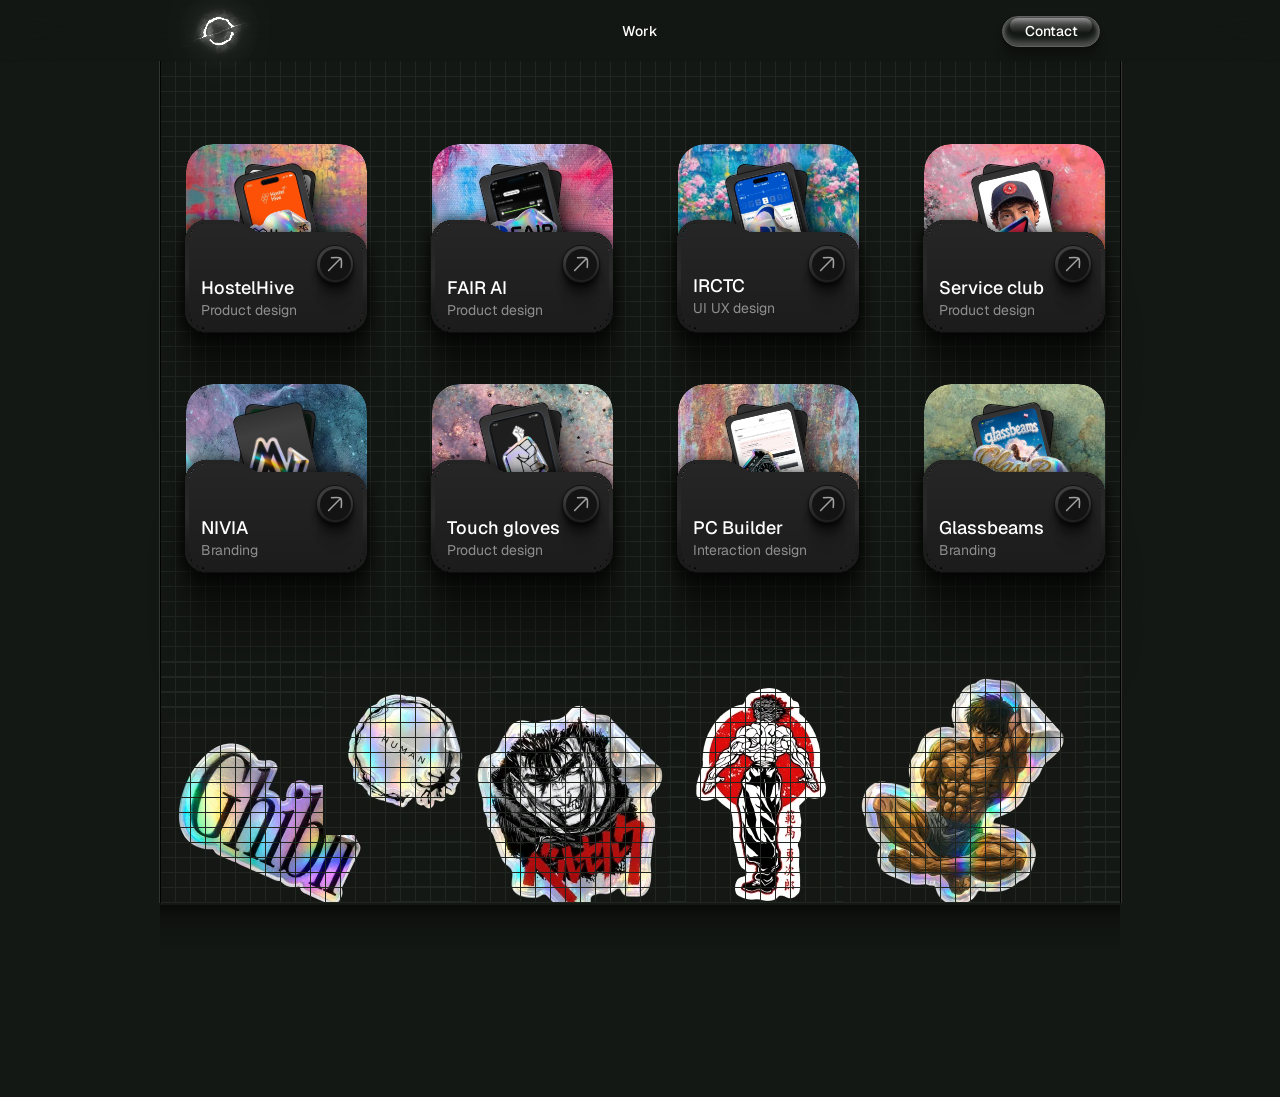
==== commit e0a9444a: "Update 8th sept 26" ====
--- a/work/index.html
+++ b/work/index.html
@@ -26,7 +26,7 @@
   <header class="nav">
     <div class="col nav__in">
       <a class="nav__brand brandmark" id="navLogo" href="../" aria-label="Shivam — home"></a>
-      <a class="nav__work" href="../work/">work</a>
+      <a class="nav__work" aria-current="page" href="../work/">Work</a>
       <!-- Contact — Figma "contact btn 4" (4758:1517). It copies the address
            rather than handing the visitor off to a mail client: a mailto: on a
            machine with nothing registered opens nothing at all, and on one with
--- a/assets/shell.css
+++ b/assets/shell.css
@@ -93,13 +93,13 @@
 .nav__in{position:relative;z-index:2;height:100%;display:flex;align-items:center;justify-content:space-between}
 .nav__cta{margin-right:20px}
 .nav__work{
-  position:absolute; left:50%; translate:-50% 0; top:calc(50% - 1px);
+  position:absolute; left:50%; translate:-50% 0; top:50%;
   transform:translateY(-50%);
-  font-family:var(--font-body); font-weight:300; font-size:14px;
-  color:var(--ink-dim); text-decoration:none; letter-spacing:0;
+  font-family:var(--font-body); font-weight:500; font-size:14px;
+  color:var(--ink); text-decoration:none; letter-spacing:0;
   transition:color 200ms var(--ease-out);
 }
-.nav__work:hover,.nav__work[aria-current="page"]{color:var(--ink)}
+.nav__work:hover,.nav__work[aria-current="page"]{color:#fff}
 .brandmark{
   position:relative; display:block;
   width:var(--mark-w); aspect-ratio:912 / 444;
@@ -145,7 +145,7 @@
 }
 .cbtn:focus-visible{ outline:2px solid #cdd6c6; outline-offset:3px }
 .cbtn[data-mode="hover"]:not([data-press]){
-  border-color:#7d7d7d; box-shadow:var(--over); transform:translateY(-.0715em);
+  border-color:#7d7d7d; box-shadow:var(--over);
 }
 .cbtn[data-mode="copied"]{ border-color:#8e968a }
 .cbtn[data-press]{
